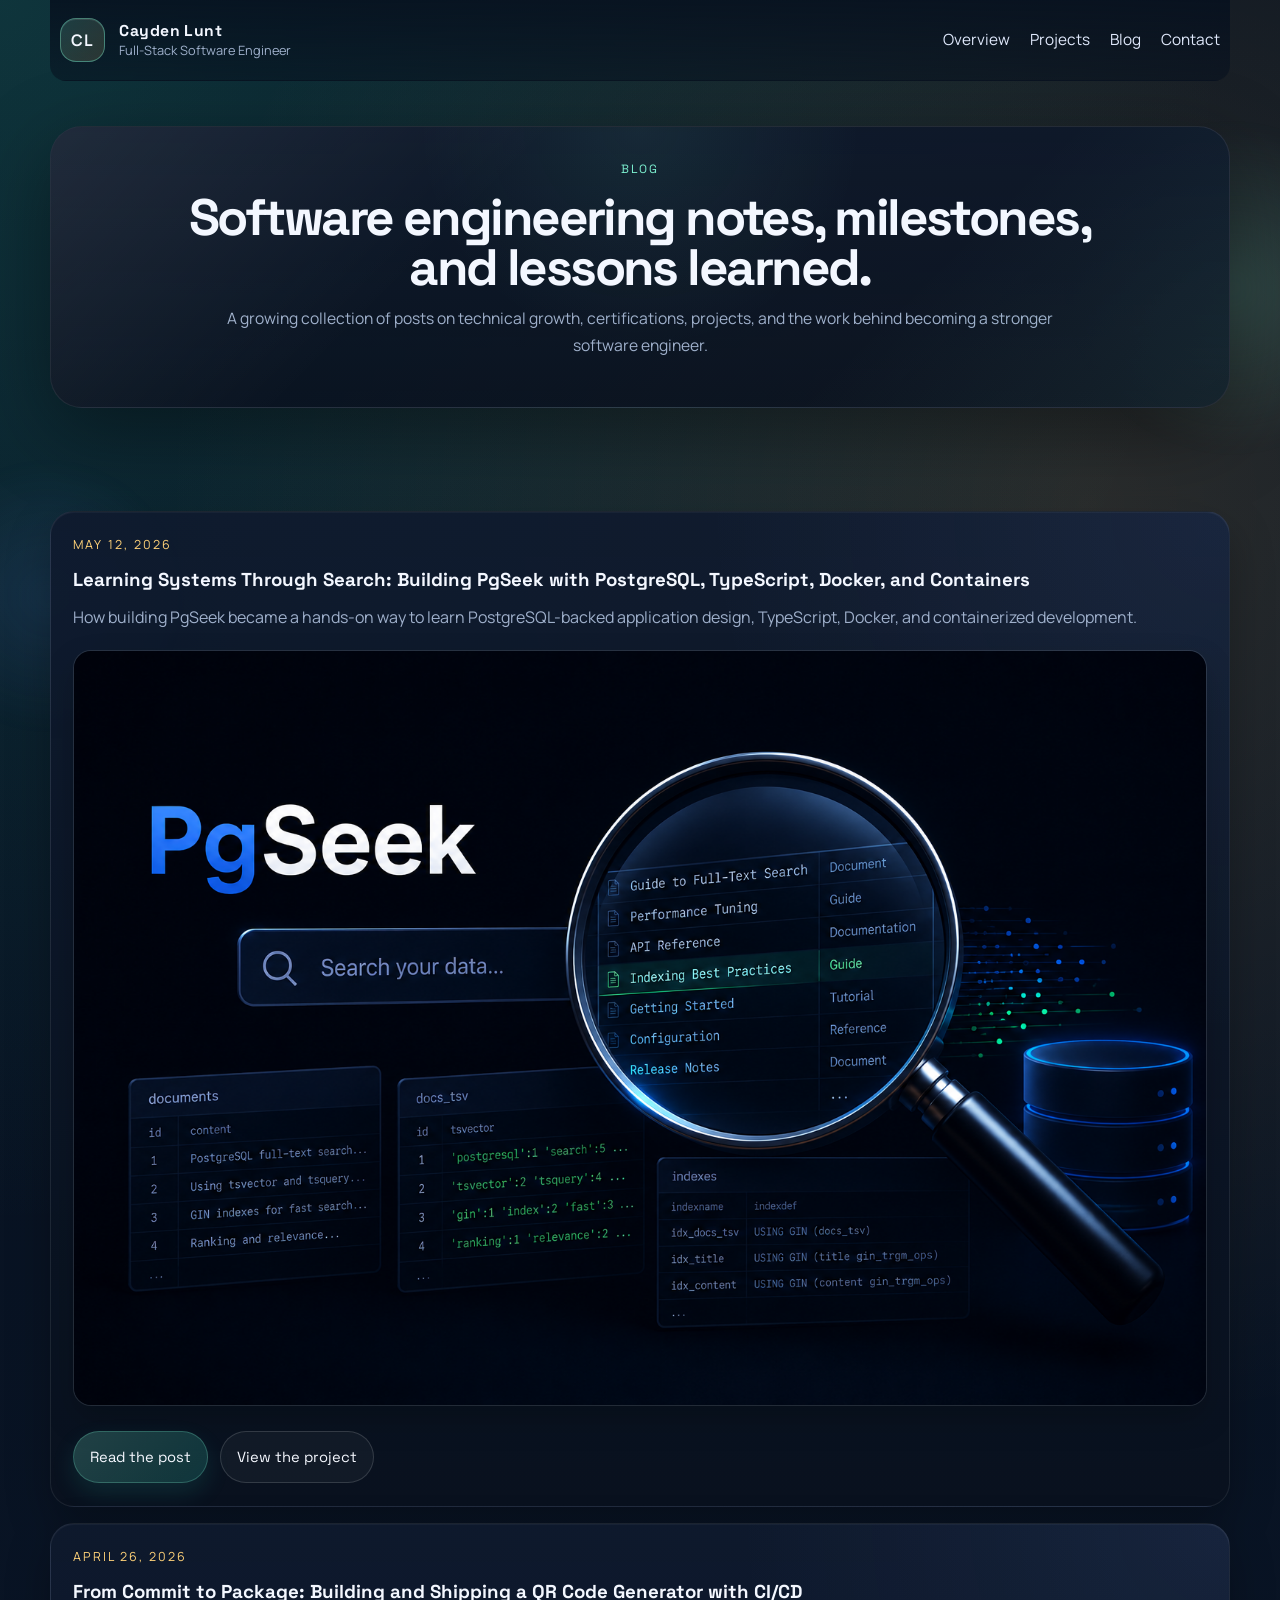
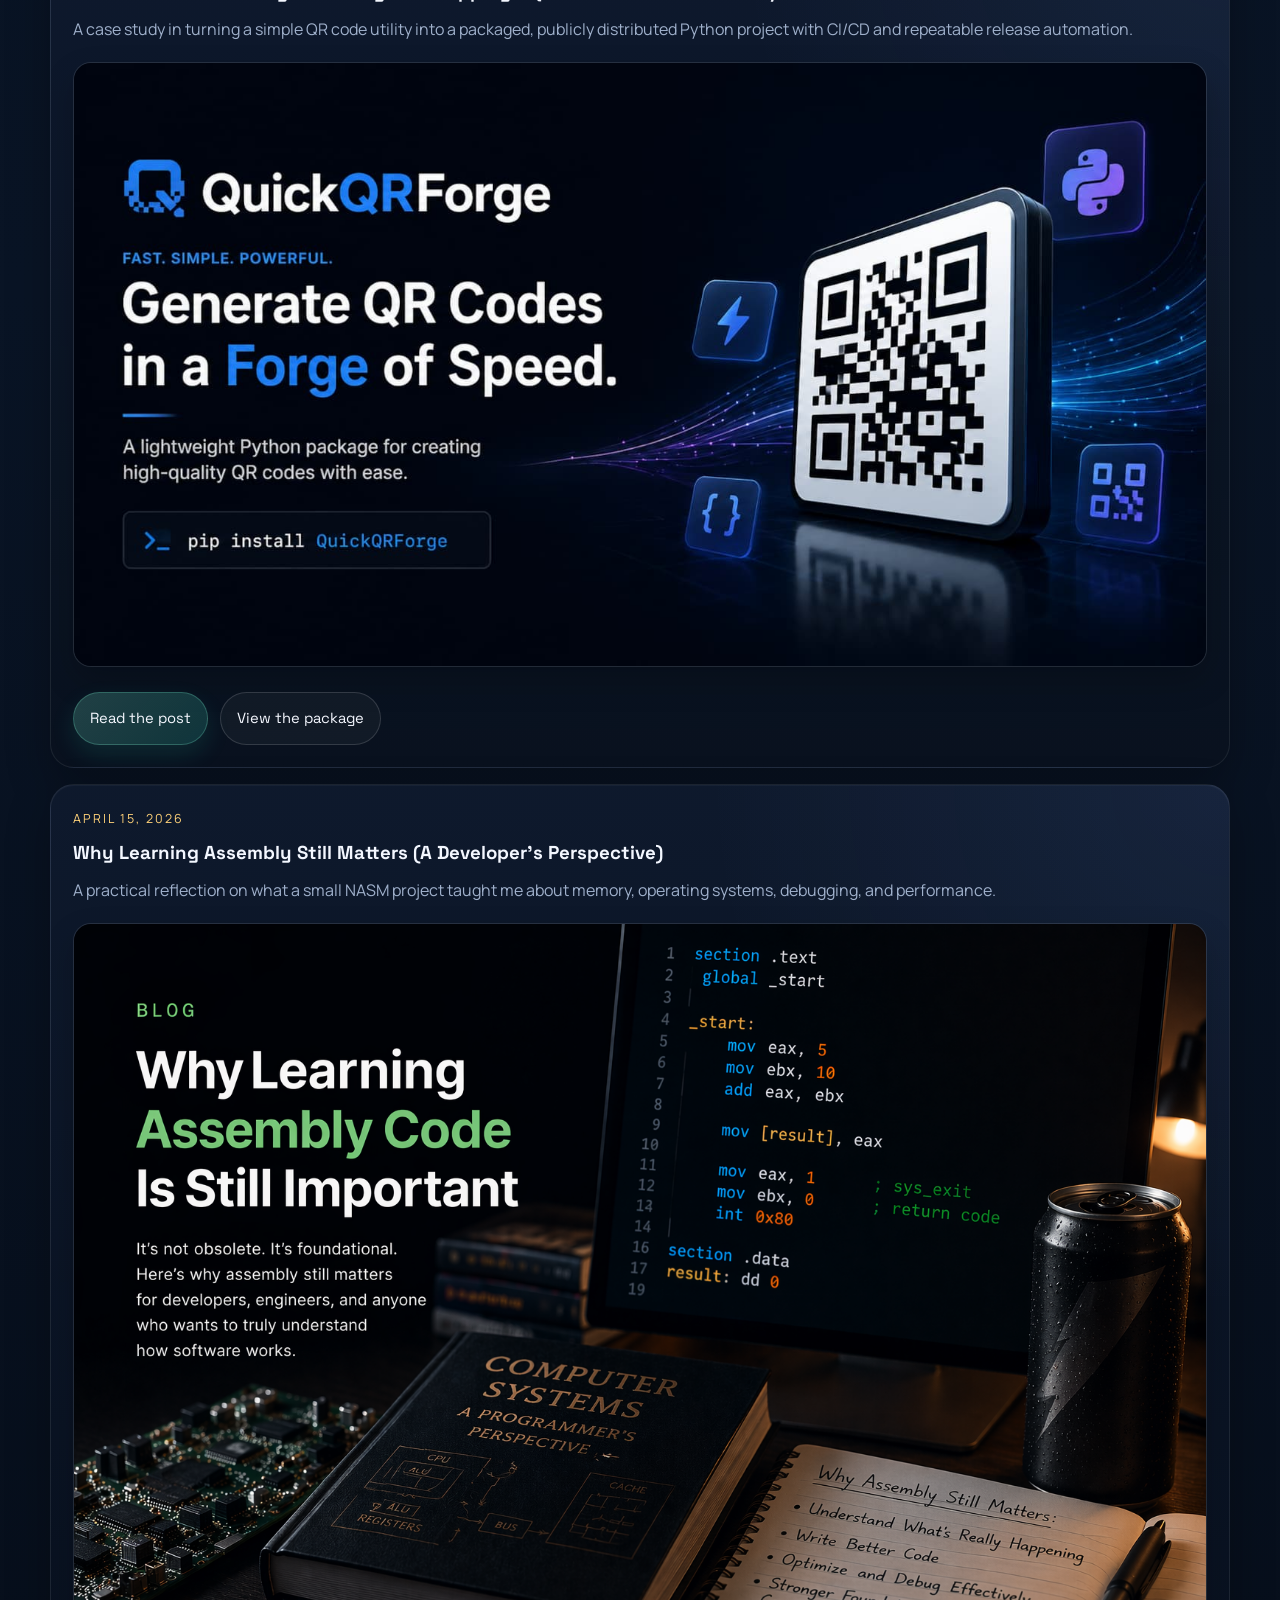
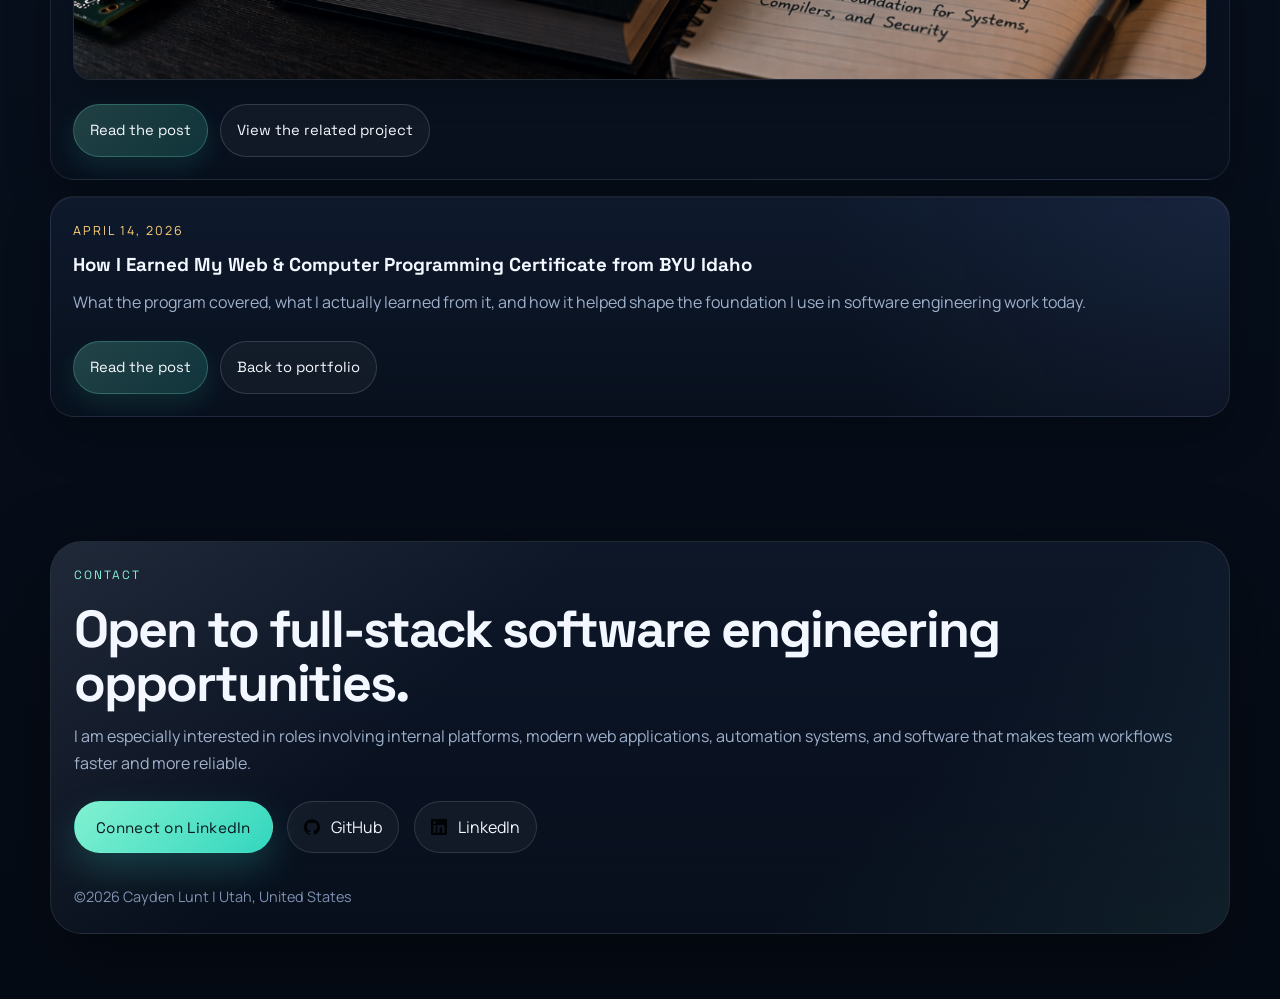
==== blog/index.html @ 4141f3a2 "Add PgSeek blog post to portfolio, feed, and sitemap" ====
<!doctype html>
<html lang="en">

<head>
  <meta charset="UTF-8" />
  <meta name="viewport" content="width=device-width, initial-scale=1.0" />
  <meta name="robots" content="index, follow, max-image-preview:large" />
  <meta name="author" content="Cayden Lunt" />
  <meta name="description"
    content="Blog posts from Cayden Lunt on software engineering growth, technical milestones, certifications, and project lessons learned." />
  <meta name="keywords"
    content="Cayden Lunt blog, software engineering blog, BYU Idaho web and computer programming, developer writing, engineering notes" />
  <meta name="theme-color" content="#07111f" />
  <meta property="og:locale" content="en_US" />
  <meta property="og:type" content="website" />
  <meta property="og:title" content="Cayden Lunt Blog | Software Engineering Notes" />
  <meta property="og:description"
    content="Writing from Cayden Lunt on software engineering, certifications, technical growth, and practical product work." />
  <meta property="og:url" content="https://www.caydenlunt.com/blog/" />
  <meta property="og:site_name" content="Cayden Lunt Portfolio" />
  <meta property="fb:app_id" content="966242223397117" />
  <meta property="og:image" content="https://www.caydenlunt.com/images/og-card.svg" />
  <meta property="og:image:type" content="image/svg+xml" />
  <meta property="og:image:width" content="1200" />
  <meta property="og:image:height" content="630" />
  <meta property="og:image:alt" content="Cayden Lunt software engineer portfolio card" />
  <meta name="twitter:card" content="summary_large_image" />
  <meta name="twitter:title" content="Cayden Lunt Blog | Software Engineering Notes" />
  <meta name="twitter:description"
    content="Software engineering notes from Cayden Lunt on growth, certifications, and practical engineering work." />
  <meta name="twitter:image" content="https://www.caydenlunt.com/images/og-card.svg" />
  <title>Cayden Lunt Blog | Software Engineering Notes</title>
  <link rel="canonical" href="https://www.caydenlunt.com/blog/" />
  <link rel="alternate" type="application/rss+xml" title="Cayden Lunt Blog RSS"
    href="https://www.caydenlunt.com/blog/feed.xml" />
  <link rel="manifest" href="../site.webmanifest" />
  <link rel="preconnect" href="https://fonts.googleapis.com" />
  <link rel="preconnect" href="https://fonts.gstatic.com" crossorigin />
  <link
    href="https://fonts.googleapis.com/css2?family=Manrope:wght@400;500;600;700;800&family=Space+Grotesk:wght@500;700&display=swap"
    rel="stylesheet" />
  <link rel="stylesheet" href="../styles/normalize.css" />
  <link rel="stylesheet" href="../styles/main.css" />
  <link rel="stylesheet" href="../styles/large.css" media="(min-width: 768px)" />
  <link rel="icon" href="../images/portfolio.ico" type="image/x-icon" />
  <script type="application/ld+json">
      {
        "@context": "https://schema.org",
        "@graph": [
          {
            "@type": "Blog",
            "@id": "https://www.caydenlunt.com/blog/#blog",
            "url": "https://www.caydenlunt.com/blog/",
            "name": "Cayden Lunt Blog",
            "description": "Writing on software engineering growth, technical milestones, and project lessons learned.",
            "publisher": {
              "@type": "Person",
              "name": "Cayden Lunt",
              "url": "https://www.caydenlunt.com/"
            }
          }
        ]
      }
    </script>
</head>

<body class="is-loading">
  <div id="loader" aria-hidden="true">
    <div class="loader-mark">CL</div>
    <div class="loader-line"></div>
    <p>Loading writing...</p>
  </div>

  <header class="site-header">
    <a class="brand" href="../index.html" aria-label="Back to portfolio">
      <span class="brand-mark">CL</span>
      <span class="brand-copy">
        <strong>Cayden Lunt</strong>
        <span>Full-Stack Software Engineer</span>
      </span>
    </a>

    <nav class="site-nav" aria-label="Primary">
      <a href="../index.html#top">Overview</a>
      <a href="../index.html#work">Projects</a>
      <a href="./">Blog</a>
      <a href="../index.html#contact">Contact</a>
    </nav>
  </header>

  <main class="page-shell">
    <section class="hero section portfolio-overview">
      <article class="hero-copy" data-reveal>
        <p class="eyebrow">Blog</p>
        <h1>Software engineering notes, milestones, and lessons learned.</h1>
        <p class="hero-text">
          A growing collection of posts on technical growth, certifications, projects, and the work behind becoming a
          stronger software engineer.
        </p>
      </article>
    </section>

    <section class="section">
      <div class="blog-list">
        <article class="blog-list-card" data-reveal>
          <p class="card-kicker">May 12, 2026</p>
          <h3>Learning Systems Through Search: Building PgSeek with PostgreSQL, TypeScript, Docker, and Containers</h3>
          <p>
            How building PgSeek became a hands-on way to learn PostgreSQL-backed application design, TypeScript,
            Docker, and containerized development.
          </p>
          <div class="blog-card-image">
            <img src="../images/PgSearchHero.png"
              alt="PgSeek blog preview image for the PostgreSQL and containerized development post" />
          </div>
          <p class="project-links">
            <a class="project-link-button project-link-button-accent"
              href="learning-search-systems-with-pgsearch.html">Read the post</a>
            <a class="project-link-button" href="https://github.com/Hibob555556/PgSeek" target="_blank"
              rel="noopener">View the project</a>
          </p>
        </article>

        <article class="blog-list-card" data-reveal>
          <p class="card-kicker">April 26, 2026</p>
          <h3>From Commit to Package: Building and Shipping a QR Code Generator with CI/CD</h3>
          <p>
            A case study in turning a simple QR code utility into a packaged, publicly distributed Python project with
            CI/CD and repeatable release automation.
          </p>
          <div class="blog-card-image">
            <img src="../images/blog/quick_qr_forge_hero.jpg"
              alt="QuickQRForge hero image for the CI/CD and Python packaging blog post" />
          </div>
          <p class="project-links">
            <a class="project-link-button project-link-button-accent"
              href="from-commit-to-package-building-and-shipping-a-qr-code-generator-with-ci-cd.html">Read the post</a>
            <a class="project-link-button" href="https://pypi.org/project/QuickQRForge/" target="_blank"
              rel="noopener">View the package</a>
          </p>
        </article>

        <article class="blog-list-card" data-reveal>
          <p class="card-kicker">April 15, 2026</p>
          <h3>Why Learning Assembly Still Matters (A Developer's Perspective)</h3>
          <p>
            A practical reflection on what a small NASM project taught me about memory, operating systems, debugging,
            and performance.
          </p>
          <div class="blog-card-image">
            <img src="../images/blog/hero.png"
              alt="Abstract low-level programming themed image for the Why Learning Assembly Still Matters post" />
          </div>
          <p class="project-links">
            <a class="project-link-button project-link-button-accent"
              href="why-learning-assembly-still-matters.html">Read the post</a>
            <a class="project-link-button" href="../projects/hello-assembly.html">View the related project</a>
          </p>
        </article>

        <article class="blog-list-card" data-reveal>
          <p class="card-kicker">April 14, 2026</p>
          <h3>How I Earned My Web &amp; Computer Programming Certificate from BYU Idaho</h3>
          <p>
            What the program covered, what I actually learned from it, and how it helped shape the foundation I use in
            software engineering work today.
          </p>
          <p class="project-links">
            <a class="project-link-button project-link-button-accent"
              href="byu-idaho-web-computer-programming-certification.html">Read the post</a>
            <a class="project-link-button" href="../index.html">Back to portfolio</a>
          </p>
        </article>
      </div>
    </section>
  </main>

  <footer class="page-shell">
    <section class="site-footer" data-reveal>
      <p class="eyebrow">Contact</p>
      <div class="footer-copy">
        <h2>Open to full-stack software engineering opportunities.</h2>
        <p>
          I am especially interested in roles involving internal platforms, modern web applications, automation
          systems, and software that makes team workflows faster and more reliable.
        </p>
      </div>

      <div class="footer-actions">
        <a class="button button-primary" href="https://www.linkedin.com/in/cayden-lunt-test-engineer" target="_blank"
          rel="me noopener">
          Connect on LinkedIn
        </a>
        <div class="social-links">
          <a href="https://github.com/Hibob555556" target="_blank" rel="me noopener">
            <img src="../images/github.svg" alt="GitHub" />
            GitHub
          </a>
          <a href="https://www.linkedin.com/in/cayden-lunt-test-engineer" target="_blank" rel="me noopener">
            <img src="../images/linkedin.svg" alt="LinkedIn" />
            LinkedIn
          </a>
        </div>
      </div>

      <p class="footer-note">
        &copy;<span id="year">2026</span> Cayden Lunt | Utah, United States
      </p>
    </section>
  </footer>

  <script src="../scripts/main.js"></script>
</body>

</html>
---- styles/main.css ----
:root {
    --bg: #07111f;
    --bg-alt: #0c1728;
    --surface: rgba(10, 19, 34, 0.76);
    --surface-strong: rgba(12, 22, 40, 0.92);
    --surface-soft: rgba(255, 255, 255, 0.06);
    --text: #f3f7ff;
    --muted: #9fb0cb;
    --line: rgba(255, 255, 255, 0.1);
    --accent: #7cf0cf;
    --accent-strong: #32d7be;
    --accent-warm: #ffd279;
    --accent-cool: #81a8ff;
    --shadow: 0 24px 80px rgba(0, 0, 0, 0.38);
    --radius-xl: 32px;
    --radius-lg: 24px;
    --radius-md: 18px;
    --content-width: min(1180px, calc(100vw - 2rem));
}

*,
*::before,
*::after {
    box-sizing: border-box;
}

html {
    scroll-behavior: smooth;
}

body {
    margin: 0;
    font-family: "Manrope", sans-serif;
    color: var(--text);
    background:
        radial-gradient(circle at top left, rgba(50, 215, 190, 0.18), transparent 28%),
        radial-gradient(circle at 85% 12%, rgba(255, 210, 121, 0.14), transparent 24%),
        linear-gradient(180deg, #07111f 0%, #091425 45%, #050b15 100%);
    min-height: 100vh;
    overflow-x: hidden;
}

body::before,
body::after {
    content: "";
    position: fixed;
    inset: auto;
    pointer-events: none;
    z-index: -1;
}

body::before {
    top: 7rem;
    right: -8rem;
    width: 22rem;
    height: 22rem;
    border-radius: 50%;
    background: radial-gradient(circle, rgba(124, 240, 207, 0.18), transparent 65%);
    filter: blur(10px);
}

body::after {
    left: -6rem;
    bottom: 10rem;
    width: 18rem;
    height: 18rem;
    border-radius: 50%;
    background: radial-gradient(circle, rgba(100, 143, 255, 0.12), transparent 66%);
    filter: blur(8px);
}

body.is-loading {
    overflow: hidden;
}

a {
    color: inherit;
    text-decoration: none;
}

img {
    display: block;
    max-width: 100%;
}

p,
li {
    color: var(--muted);
    line-height: 1.7;
}

h1,
h2,
h3,
strong,
.brand strong,
.button,
.eyebrow {
    font-family: "Space Grotesk", sans-serif;
}

h1,
h2,
h3,
p,
ul {
    margin-top: 0;
}

.page-shell {
    width: var(--content-width);
    margin: 45px auto;
    padding-bottom: 1.25rem;
}

#loader {
    position: fixed;
    inset: 0;
    z-index: 999;
    display: grid;
    place-items: center;
    gap: 1rem;
    background:
        radial-gradient(circle at top, rgba(124, 240, 207, 0.18), transparent 30%),
        linear-gradient(180deg, rgba(7, 17, 31, 0.98), rgba(4, 10, 19, 0.98));
    transition: opacity 500ms ease, visibility 500ms ease;
}

#loader.is-hidden {
    opacity: 0;
    visibility: hidden;
}

.loader-mark {
    display: grid;
    place-items: center;
    width: 5rem;
    height: 5rem;
    border: 1px solid rgba(124, 240, 207, 0.35);
    border-radius: 1.5rem;
    background: linear-gradient(135deg, rgba(124, 240, 207, 0.18), rgba(129, 168, 255, 0.12));
    box-shadow:
        0 20px 60px rgba(0, 0, 0, 0.35),
        inset 0 1px 0 rgba(255, 255, 255, 0.08);
    font-family: "Space Grotesk", sans-serif;
    font-size: 1.25rem;
    font-weight: 700;
    letter-spacing: 0.12em;
    animation: loaderPulse 1.6s ease-in-out infinite;
}

.loader-line {
    width: min(18rem, 55vw);
    height: 0.3rem;
    border-radius: 999px;
    background: rgba(255, 255, 255, 0.08);
    overflow: hidden;
}

.loader-line::after {
    content: "";
    display: block;
    width: 35%;
    height: 100%;
    border-radius: inherit;
    background: linear-gradient(90deg, var(--accent), var(--accent-warm));
    animation: loaderSweep 1.35s ease-in-out infinite;
}

#loader p {
    margin: 0;
    color: #d7e4fb;
    letter-spacing: 0.08em;
    text-transform: uppercase;
    font-size: 0.76rem;
}

.section {
    padding: 2.75rem 0;
    margin: 15px 0;
}

#work {
    position: relative;
    margin-top: 1.25rem;
    padding: 2.25rem 1.4rem 2.6rem;
    border: 1px solid rgba(124, 240, 207, 0.22);
    border-radius: calc(var(--radius-xl) + 8px);
    background:
        radial-gradient(circle at top, rgba(124, 240, 207, 0.14), transparent 36%),
        linear-gradient(180deg, rgba(10, 19, 34, 0.42), rgba(8, 16, 29, 0.1));
    box-shadow:
        0 0 0 1px rgba(255, 255, 255, 0.03),
        0 36px 110px rgba(0, 0, 0, 0.3);
}

#work::before {
    content: "Featured Projects";
    position: absolute;
    top: -0.95rem;
    left: 1.4rem;
    padding: 0.45rem 0.85rem;
    border: 1px solid rgba(124, 240, 207, 0.22);
    border-radius: 999px;
    background: rgba(5, 11, 21, 0.96);
    color: var(--accent);
    font-family: "Space Grotesk", sans-serif;
    font-size: 0.74rem;
    letter-spacing: 0.16em;
    text-transform: uppercase;
    box-shadow: 0 10px 26px rgba(0, 0, 0, 0.24);
}

.site-header {
    position: sticky;
    top: 0;
    z-index: 20;
    display: flex;
    align-items: center;
    justify-content: space-between;
    gap: 1rem;
    width: var(--content-width);
    margin: 0 auto;
    padding: 1.1rem 0;
    backdrop-filter: blur(18px);
    background: linear-gradient(180deg, rgba(7, 17, 31, 0.88), rgba(7, 17, 31, 0.55));
    transition: padding 220ms ease, background 220ms ease, border-color 220ms ease;
    border-bottom: 1px solid transparent;
    border-bottom-left-radius: 16px;
    border-bottom-right-radius: 16px;
}

.site-header.is-scrolled {
    padding: 0.8rem 0;
    background: linear-gradient(180deg, rgba(7, 17, 31, 0.96), rgba(7, 17, 31, 0.72));
    border-bottom-color: rgba(255, 255, 255, 0.08);
}

.brand {
    display: inline-flex;
    align-items: center;
    gap: 0.9rem;
    margin: 0 10px;
}

.brand-mark {
    display: grid;
    place-items: center;
    width: 2.8rem;
    height: 2.8rem;
    border: 1px solid rgba(124, 240, 207, 0.4);
    border-radius: 1rem;
    background: linear-gradient(135deg, rgba(124, 240, 207, 0.18), rgba(255, 210, 121, 0.14));
    box-shadow: inset 0 1px 0 rgba(255, 255, 255, 0.1);
    color: var(--text);
    font-weight: 700;
    letter-spacing: 0.08em;
}

.brand-copy {
    display: flex;
    flex-direction: column;
}

.brand-copy strong {
    font-size: 0.98rem;
    letter-spacing: 0.03em;
}

.brand-copy span {
    color: var(--muted);
    font-size: 0.8rem;
}

.site-nav {
    display: flex;
    align-items: center;
    gap: 1.25rem;
    margin: 0 10px;
}

.site-nav a {
    position: relative;
    color: #dfe8fb;
    font-size: 0.96rem;
}

.site-nav a::after {
    content: "";
    position: absolute;
    left: 0;
    bottom: -0.35rem;
    width: 100%;
    height: 2px;
    border-radius: 999px;
    background: linear-gradient(90deg, var(--accent), transparent);
    transform: scaleX(0);
    transform-origin: left;
    transition: transform 180ms ease;
}

.site-nav a:hover::after,
.site-nav a:focus-visible::after {
    transform: scaleX(1);
}

.hero {
    display: grid;
    gap: 1rem;
    padding-top: 0;
}

.portfolio-overview {
    margin-top: 1.4rem;
}

.hero-copy,
.project-card,
.stack-panel,
.about-card,
.site-footer {
    position: relative;
    overflow: hidden;
    border: 1px solid var(--line);
    border-radius: var(--radius-xl);
    background: linear-gradient(180deg, rgba(14, 24, 42, 0.92), rgba(9, 16, 30, 0.8));
    box-shadow: var(--shadow);
    transition: transform 260ms ease, border-color 260ms ease, box-shadow 260ms ease;
}

.hero-copy,
.stack-panel,
.site-footer {
    padding: 1.45rem;
}

.hero-copy::before,
.project-card::before,
.stack-panel::before,
.about-card::before,
.site-footer::before {
    content: "";
    position: absolute;
    inset: 0;
    background: linear-gradient(135deg, rgba(255, 255, 255, 0.08), transparent 35%, transparent 70%, rgba(124, 240, 207, 0.07));
    pointer-events: none;
}

.hero-copy::after,
.project-card::after,
.stack-panel::after,
.about-card::after,
.site-footer::after {
    content: "";
    position: absolute;
    inset: -40%;
    background: radial-gradient(circle, rgba(129, 168, 255, 0.09), transparent 42%);
    opacity: 0;
    transform: translate3d(var(--glow-x, 0), var(--glow-y, 0), 0);
    transition: opacity 260ms ease;
    pointer-events: none;
}

.hero-copy:hover,
.project-card:hover,
.stack-panel:hover,
.about-card:hover,
.site-footer:hover {
    transform: translateY(-6px);
    border-color: rgba(124, 240, 207, 0.22);
    box-shadow: 0 30px 90px rgba(0, 0, 0, 0.42);
}

.hero-copy:hover::after,
.project-card:hover::after,
.stack-panel:hover::after,
.about-card:hover::after,
.site-footer:hover::after {
    opacity: 1;
}

.eyebrow {
    margin-bottom: 1rem;
    color: var(--accent);
    text-transform: uppercase;
    letter-spacing: 0.16em;
    font-size: 0.75rem;
}

.hero h1 {
    max-width: none;
    font-size: clamp(2rem, 5vw, 3.2rem);
    line-height: 0.98;
    letter-spacing: -0.05em;
    margin-bottom: 0.75rem;
}

.hero-text {
    max-width: 42rem;
    font-size: 0.98rem;
    margin-bottom: 1rem;
}

.hero-actions,
.footer-actions,
.social-links {
    display: flex;
    flex-wrap: wrap;
    gap: 0.9rem;
    align-items: center;
}

.button {
    display: inline-flex;
    align-items: center;
    justify-content: center;
    min-height: 3.25rem;
    padding: 0.85rem 1.3rem;
    border-radius: 999px;
    border: 1px solid transparent;
    font-size: 0.95rem;
    letter-spacing: 0.02em;
    transition: transform 180ms ease, border-color 180ms ease, background 180ms ease;
}

.button:hover,
.button:focus-visible {
    transform: translateY(-2px);
}

.button-primary {
    background: linear-gradient(135deg, var(--accent), var(--accent-strong));
    color: #041117;
    box-shadow: 0 16px 36px rgba(50, 215, 190, 0.22);
}

.button-secondary {
    border-color: rgba(255, 255, 255, 0.14);
    background: rgba(255, 255, 255, 0.04);
    color: var(--text);
}

.inline-button {
    margin-top: 1rem;
}

.hero-metrics,
.project-card ul {
    list-style: none;
    padding: 0;
    margin-bottom: 0;
}

.hero-metrics {
    display: grid;
    gap: 0.9rem;
    margin-top: 1rem;
}

.hero-copy {
    max-width: 64rem;
}

.portfolio-overview .hero-copy {
    max-width: none;
    padding: 2rem;
    background:
        radial-gradient(circle at top, rgba(124, 240, 207, 0.08), transparent 34%),
        linear-gradient(180deg, rgba(14, 24, 42, 0.94), rgba(9, 16, 30, 0.84));
}

.portfolio-overview .eyebrow,
.portfolio-overview h1,
.portfolio-overview .hero-text,
.portfolio-overview .hero-actions,
.portfolio-overview .hero-metrics {
    width: min(100%, 62rem);
    margin-left: auto;
    margin-right: auto;
}

.portfolio-overview .hero-text {
    max-width: 52rem;
    text-align: center;
}

.portfolio-overview .hero-actions {
    display: flex;
    justify-content: center;
}

.hero-metrics li {
    padding: 1rem 1.1rem;
    border: 1px solid rgba(255, 255, 255, 0.08);
    border-radius: var(--radius-md);
    background: rgba(255, 255, 255, 0.03);
}

.hero-metrics strong {
    display: block;
    margin-bottom: 0.35rem;
    color: var(--text);
    font-size: 1rem;
}

.portfolio-overview .hero-metrics {
    grid-template-columns: repeat(auto-fit, minmax(220px, 1fr));
    margin-top: 1.3rem;
    padding-top: 1.3rem;
    border-top: 1px solid rgba(255, 255, 255, 0.08);
}

.overview-notes {
    display: grid;
    gap: 1rem;
    width: min(100%, 62rem);
    margin: 1.35rem auto 0;
    padding-top: 1.35rem;
    border-top: 1px solid rgba(255, 255, 255, 0.08);
}

.overview-notes article {
    padding: 1.25rem 1.3rem;
    border-radius: var(--radius-lg);
    border: 1px solid rgba(255, 255, 255, 0.08);
    background:
        radial-gradient(circle at top right, rgba(129, 168, 255, 0.08), transparent 34%),
        rgba(255, 255, 255, 0.04);
}

.overview-notes h3 {
    margin-bottom: 0.7rem;
    font-size: 1.2rem;
}

.portfolio-overview h1 {
    text-align: center;
}

.portfolio-overview .eyebrow {
    text-align: center;
    margin-bottom: 0.85rem;
}

.card-kicker,
.project-type {
    color: var(--accent-warm);
    font-size: 0.78rem;
    text-transform: uppercase;
    letter-spacing: 0.16em;
}

.section-heading h2,
.site-footer h2 {
    font-size: clamp(2rem, 5vw, 3.25rem);
    line-height: 1.04;
    letter-spacing: -0.04em;
    margin-bottom: 0.8rem;
}

.project-grid,
.experience-list,
.value-grid,
.about-layout {
    display: grid;
    gap: 1rem;
}

.projects-spotlight {
    display: grid;
    gap: 1rem;
    margin-bottom: 1.7rem;
    padding: 1.55rem;
    border: 1px solid rgba(124, 240, 207, 0.34);
    border-radius: var(--radius-xl);
    background:
        radial-gradient(circle at top right, rgba(124, 240, 207, 0.22), transparent 32%),
        radial-gradient(circle at top left, rgba(255, 210, 121, 0.1), transparent 24%),
        linear-gradient(180deg, rgba(13, 24, 42, 0.99), rgba(8, 16, 29, 0.96));
    box-shadow: 0 30px 80px rgba(0, 0, 0, 0.34);
}

.projects-spotlight h2 {
    margin-bottom: 0.75rem;
    font-size: clamp(2.4rem, 6vw, 4rem);
    line-height: 0.96;
    letter-spacing: -0.05em;
}

.projects-spotlight-copy p:last-child {
    max-width: 44rem;
    margin-bottom: 0;
}

.projects-spotlight-stats {
    display: grid;
    gap: 0.85rem;
    grid-column-start: 3;
    grid-column-end: 4;
}

.projects-spotlight-stats div {
    padding: 1.15rem 1.1rem;
    border-radius: var(--radius-md);
    border: 1px solid rgba(255, 255, 255, 0.12);
    background: linear-gradient(180deg, rgba(255, 255, 255, 0.09), rgba(255, 255, 255, 0.04));
}

.projects-spotlight-stats strong {
    display: block;
    color: var(--text);
    font-family: "Space Grotesk", sans-serif;
    font-size: 2.15rem;
    line-height: 1;
    margin-bottom: 0.35rem;
}

.projects-spotlight-stats span {
    color: var(--muted);
}

.spotlight-card,
.project-card,
.experience-card,
.about-card,
.value-grid article {
    padding: 1.4rem;
    border-radius: var(--radius-lg);
    border: 1px solid rgba(255, 255, 255, 0.08);
    background: rgba(255, 255, 255, 0.04);
}

.experience-card {
    background:
        radial-gradient(circle at top right, rgba(124, 240, 207, 0.08), transparent 34%),
        linear-gradient(180deg, rgba(15, 26, 46, 0.92), rgba(9, 17, 30, 0.88));
    box-shadow:
        0 18px 44px rgba(0, 0, 0, 0.26),
        inset 0 1px 0 rgba(255, 255, 255, 0.04);
}

.experience-topline {
    display: flex;
    justify-content: space-between;
    gap: 1rem;
    align-items: flex-start;
    margin-bottom: 0.9rem;
}

.experience-topline h3 {
    margin-bottom: 0;
    font-size: 1.3rem;
}

.experience-dates {
    margin-bottom: 0;
    color: #dbe6fc;
    font-size: 0.92rem;
    white-space: nowrap;
}

.experience-summary {
    margin-bottom: 1rem;
}

.experience-card ul {
    list-style: none;
    padding: 0;
    margin: 0;
    display: grid;
    gap: 0.65rem;
}

.experience-card li {
    position: relative;
    padding-left: 1.1rem;
}

.experience-card li::before {
    content: "";
    position: absolute;
    left: 0;
    top: 0.7rem;
    width: 0.45rem;
    height: 0.45rem;
    border-radius: 50%;
    background: linear-gradient(135deg, var(--accent), var(--accent-warm));
}

.spotlight-card,
.value-grid article {
    transition: transform 220ms ease, border-color 220ms ease, background 220ms ease;
}

.spotlight-card:hover,
.value-grid article:hover {
    transform: translateY(-4px);
    border-color: rgba(255, 255, 255, 0.14);
    background: rgba(255, 255, 255, 0.06);
}

.spotlight-card h3,
.project-card h3,
.value-grid h3 {
    margin-bottom: 0.7rem;
    font-size: 1.25rem;
}

.section-heading {
    margin-bottom: 1.5rem;
}

.section-heading p {
    max-width: 46rem;
}

.blog-highlight-grid {
    display: grid;
    gap: 1rem;
}

.blog-highlight-card,
.blog-list-card,
.blog-article-shell,
.blog-article-body,
.project-article-shell,
.project-article-panel,
.code-showcase {
    position: relative;
    overflow: hidden;
    padding: 1.4rem;
    border-radius: var(--radius-lg);
    border: 1px solid rgba(255, 255, 255, 0.08);
    background:
        radial-gradient(circle at top right, rgba(129, 168, 255, 0.08), transparent 34%),
        linear-gradient(180deg, rgba(15, 26, 46, 0.92), rgba(9, 17, 30, 0.88));
    box-shadow:
        0 18px 44px rgba(0, 0, 0, 0.26),
        inset 0 1px 0 rgba(255, 255, 255, 0.04);
}

.blog-list {
    display: grid;
    gap: 1rem;
}

.blog-card-image {
    margin-top: 1.2rem;
    border-radius: var(--radius-md);
    overflow: hidden;
    border: 1px solid rgba(255, 255, 255, 0.08);
    background: rgba(255, 255, 255, 0.03);
    box-shadow: 0 14px 32px rgba(0, 0, 0, 0.18);
}

.blog-card-image img {
    width: 100%;
    height: auto;
    object-fit: contain;
}

.blog-list-card h3,
.blog-highlight-card h3,
.blog-article-shell h1,
.blog-article-body h2,
.project-article-shell h1,
.project-article-panel h2,
.code-showcase h2 {
    margin-bottom: 0.8rem;
}

.blog-meta {
    display: flex;
    flex-wrap: wrap;
    gap: 0.75rem 1rem;
    margin-bottom: 1rem;
    color: #dbe6fc;
    font-size: 0.92rem;
}

.blog-article-shell {
    max-width: 54rem;
    margin: 0 auto;
    padding: 2rem;
}

.blog-article-shell .eyebrow {
    margin-bottom: 0.85rem;
}

.blog-article-shell h1 {
    font-size: clamp(2.1rem, 5vw, 3.5rem);
    line-height: 1;
    letter-spacing: -0.05em;
}

.blog-article-shell .hero-text {
    max-width: 46rem;
    margin-bottom: 0;
}

.blog-article-layout {
    display: grid;
    gap: 1.2rem;
    margin-top: 1.5rem;
}

.project-article-shell {
    max-width: 72rem;
    margin: 0 auto;
    padding: 2rem;
}

.project-article-shell .eyebrow {
    margin-bottom: 0.85rem;
}

.project-article-shell h1 {
    font-size: clamp(2.1rem, 5vw, 3.5rem);
    line-height: 1;
    letter-spacing: -0.05em;
}

.project-article-layout {
    display: grid;
    gap: 1.2rem;
    margin-top: 1.5rem;
}

.project-article-panel p + p {
    margin-top: 1rem;
}

.project-facts {
    display: grid;
    gap: 0.85rem;
    margin-top: 1.1rem;
}

.project-facts article {
    padding: 1rem 1.05rem;
    border-radius: var(--radius-md);
    border: 1px solid rgba(255, 255, 255, 0.08);
    background: rgba(255, 255, 255, 0.04);
}

.project-facts h3,
.code-showcase-header h3 {
    margin-bottom: 0.45rem;
}

.project-stack {
    display: flex;
    flex-wrap: wrap;
    gap: 0.75rem;
    margin-top: 1.2rem;
}

.project-stack span {
    display: inline-flex;
    align-items: center;
    min-height: 2.45rem;
    padding: 0.6rem 0.9rem;
    border-radius: 999px;
    border: 1px solid rgba(255, 255, 255, 0.08);
    background: rgba(255, 255, 255, 0.04);
    color: var(--text);
    font-size: 0.92rem;
}

.code-showcase {
    padding: 1.5rem;
}

.code-showcase-header {
    margin-bottom: 1rem;
}

.code-showcase-header p:last-child {
    margin-bottom: 0;
}

.code-block {
    margin: 1rem 0 0;
    overflow: hidden;
    border: 1px solid rgba(124, 240, 207, 0.18);
    border-radius: var(--radius-lg);
    background:
        linear-gradient(180deg, rgba(7, 17, 31, 0.98), rgba(6, 12, 22, 0.96));
    box-shadow:
        inset 0 1px 0 rgba(255, 255, 255, 0.03),
        0 18px 40px rgba(0, 0, 0, 0.24);
}

.code-block-label {
    display: flex;
    align-items: center;
    justify-content: space-between;
    gap: 1rem;
    padding: 0.9rem 1rem;
    border-bottom: 1px solid rgba(255, 255, 255, 0.08);
    background: rgba(255, 255, 255, 0.03);
    color: #dfe8fb;
    font-family: "Space Grotesk", sans-serif;
    font-size: 0.88rem;
    letter-spacing: 0.04em;
}

.code-block-label span:last-child {
    color: var(--muted);
    font-size: 0.8rem;
    letter-spacing: 0.08em;
    text-transform: uppercase;
}

.code-block pre {
    margin: 0;
    padding: 1.1rem 1rem 1.2rem;
    overflow-x: auto;
}

.code-block code {
    display: block;
    color: #e9f4ff;
    font-family: "Consolas", "SFMono-Regular", "Liberation Mono", monospace;
    font-size: 0.92rem;
    line-height: 1.45;
    white-space: pre;
}

.code-block code.has-line-numbers {
    counter-reset: code-line;
    white-space: normal;
}

.code-line {
    display: grid;
    grid-template-columns: 3rem minmax(0, 1fr);
    gap: 1rem;
    white-space: pre;
}

.code-line::before {
    counter-increment: code-line;
    content: counter(code-line);
    color: rgba(159, 176, 203, 0.72);
    text-align: right;
    user-select: none;
}

.output-block {
    margin-top: 1rem;
    overflow: hidden;
    border: 1px solid rgba(255, 210, 121, 0.18);
    border-radius: var(--radius-lg);
    background:
        linear-gradient(180deg, rgba(9, 16, 30, 0.98), rgba(6, 12, 22, 0.96));
    box-shadow:
        inset 0 1px 0 rgba(255, 255, 255, 0.03),
        0 18px 40px rgba(0, 0, 0, 0.22);
}

.output-block .code-block-label {
    border-bottom-color: rgba(255, 255, 255, 0.06);
}

.output-block pre {
    margin: 0;
    padding: 1rem;
    overflow-x: auto;
}

.output-block code {
    color: #fff1cc;
    font-family: "Consolas", "SFMono-Regular", "Liberation Mono", monospace;
    font-size: 0.95rem;
    line-height: 1.65;
    white-space: pre;
}

.code-notes {
    display: grid;
    gap: 0.8rem;
    margin-top: 1rem;
}

.code-notes article {
    padding: 1rem 1.05rem;
    border-left: 3px solid rgba(124, 240, 207, 0.45);
    border-radius: 0 1rem 1rem 0;
    background: rgba(255, 255, 255, 0.04);
}

.code-notes h3 {
    margin-bottom: 0.45rem;
    font-size: 1rem;
}

.callout-list {
    list-style: none;
    padding: 0;
    margin: 1rem 0 0;
    display: grid;
    gap: 0.75rem;
}

.callout-list li {
    position: relative;
    padding-left: 1.1rem;
}

.callout-list li::before {
    content: "";
    position: absolute;
    left: 0;
    top: 0.75rem;
    width: 0.45rem;
    height: 0.45rem;
    border-radius: 50%;
    background: linear-gradient(135deg, var(--accent), var(--accent-warm));
}

.blog-article-body p + p {
    margin-top: 1rem;
}

.blog-article-body ul {
    margin: 1rem 0 0;
    padding-left: 1.2rem;
}

.blog-article-body li + li {
    margin-top: 0.55rem;
}

.blog-breadcrumbs {
    display: inline-flex;
    align-items: center;
    gap: 0.5rem;
    margin-bottom: 1rem;
    color: var(--muted);
    font-size: 0.92rem;
}

.blog-breadcrumbs a {
    color: #dfe8fb;
}

.certification-panel {
    display: grid;
    gap: 1.5rem;
    grid-template-columns: minmax(0, 1.25fr) minmax(0, 0.85fr);
    align-items: start;
    padding-top: 2rem;
    border-top: 1px solid rgba(255, 255, 255, 0.08);
    position: relative;
}

.certification-panel::before {
    content: "";
    position: absolute;
    top: -1px;
    left: 0;
    width: min(10rem, 28%);
    height: 1px;
    background: linear-gradient(90deg, rgba(124, 240, 207, 0.7), rgba(255, 210, 121, 0));
}

.certification-panel + .certification-panel {
    margin-top: 2rem;
}

.certification-copy ul {
    list-style: none;
    padding: 0;
    margin: 1.3rem 0 0;
    display: grid;
    gap: 0.75rem;
}

.certification-copy li {
    position: relative;
    padding-left: 1.1rem;
    color: var(--muted);
}

.certification-copy li::before {
    content: "";
    position: absolute;
    left: 0;
    top: 0.8rem;
    width: 0.45rem;
    height: 0.45rem;
    border-radius: 50%;
    background: linear-gradient(135deg, var(--accent), var(--accent-warm));
}

.certification-image-card {
    padding: 1.35rem;
    border-radius: var(--radius-lg);
    border: 1px solid rgba(255, 255, 255, 0.08);
    background: rgba(255, 255, 255, 0.04);
    box-shadow: 0 22px 60px rgba(0, 0, 0, 0.22);
}

.certification-image-card img {
    width: 100%;
    height: auto;
    border-radius: 1rem;
    object-fit: cover;
}

@media (max-width: 767px) {
    .certification-panel {
        grid-template-columns: 1fr;
    }
}

.project-card ul {
    display: grid;
    gap: 0.65rem;
    margin-top: 1.3rem;
}

.project-links {
    margin: 1.4rem 0 0;
    color: #dce6fb;
}

.project-links a {
    color: #f5f8ff;
    transition: color 180ms ease;
}

.project-links a:hover,
.project-links a:focus-visible {
    color: var(--accent);
}

.project-grid-prominent .project-card {
    min-height: 100%;
    padding: 1.7rem;
    background:
        radial-gradient(circle at top right, rgba(129, 168, 255, 0.16), transparent 34%),
        radial-gradient(circle at top left, rgba(124, 240, 207, 0.08), transparent 22%),
        linear-gradient(180deg, rgba(20, 33, 58, 0.96), rgba(10, 18, 33, 0.92));
    border-color: rgba(124, 240, 207, 0.18);
    box-shadow:
        0 28px 64px rgba(0, 0, 0, 0.34),
        inset 0 1px 0 rgba(255, 255, 255, 0.05);
}

.project-grid-prominent .project-card h3 {
    font-size: 1.6rem;
    line-height: 1.05;
    letter-spacing: -0.03em;
    color: #fbfdff;
}

.project-grid-prominent {
    position: relative;
    gap: 1.2rem;
}

.project-grid-prominent::before {
    content: "";
    position: absolute;
    inset: -0.4rem;
    z-index: -1;
    border-radius: calc(var(--radius-xl) + 8px);
    background:
        linear-gradient(180deg, rgba(255, 255, 255, 0.03), transparent 24%),
        radial-gradient(circle at top, rgba(124, 240, 207, 0.08), transparent 46%);
}

.project-card li {
    position: relative;
    padding-left: 1.1rem;
}

.project-card li::before {
    content: "";
    position: absolute;
    left: 0;
    top: 0.7rem;
    width: 0.45rem;
    height: 0.45rem;
    border-radius: 50%;
    background: linear-gradient(135deg, var(--accent), var(--accent-warm));
}

.project-type {
    display: inline-flex;
    align-items: center;
    min-height: 2rem;
    padding: 0.4rem 0.7rem;
    margin-bottom: 1rem;
    border: 1px solid rgba(255, 255, 255, 0.1);
    border-radius: 999px;
    background: rgba(255, 255, 255, 0.05);
}

.project-links {
    display: flex;
    flex-wrap: wrap;
    gap: 0.75rem;
    margin: 1.55rem 0 0;
}

.project-link-button {
    display: inline-flex;
    align-items: center;
    justify-content: center;
    min-height: 2.9rem;
    padding: 0.8rem 1rem;
    border-radius: 999px;
    border: 1px solid rgba(255, 255, 255, 0.14);
    background: rgba(255, 255, 255, 0.04);
    color: #f5f8ff;
    font-family: "Space Grotesk", sans-serif;
    font-size: 0.92rem;
    transition: transform 180ms ease, border-color 180ms ease, background 180ms ease, color 180ms ease;
}

.project-link-button:hover,
.project-link-button:focus-visible {
    transform: translateY(-2px);
    border-color: rgba(124, 240, 207, 0.34);
    color: #ffffff;
}

.project-link-button-accent {
    background: linear-gradient(135deg, rgba(124, 240, 207, 0.22), rgba(50, 215, 190, 0.18));
    border-color: rgba(124, 240, 207, 0.24);
    color: #dffbf3;
    box-shadow: 0 10px 24px rgba(50, 215, 190, 0.12);
}

.project-link-button-accent:hover,
.project-link-button-accent:focus-visible {
    background: linear-gradient(135deg, rgba(124, 240, 207, 0.3), rgba(50, 215, 190, 0.24));
    border-color: rgba(124, 240, 207, 0.34);
    color: #f4fffc;
}

.chip-group {
    display: flex;
    flex-wrap: wrap;
    gap: 0.75rem;
    margin-bottom: 1.4rem;
}

.chip-group span {
    display: inline-flex;
    align-items: center;
    min-height: 2.6rem;
    padding: 0.65rem 0.95rem;
    border-radius: 999px;
    border: 1px solid rgba(255, 255, 255, 0.08);
    background: rgba(255, 255, 255, 0.04);
    color: var(--text);
    font-size: 0.94rem;
}

.footer-copy {
    margin-bottom: 1.5rem;
}

.social-links a {
    display: inline-flex;
    align-items: center;
    gap: 0.7rem;
    min-height: 3.25rem;
    padding: 0.85rem 1rem;
    border-radius: 999px;
    border: 1px solid rgba(255, 255, 255, 0.12);
    background: rgba(255, 255, 255, 0.04);
}

.social-links img {
    width: 1rem;
    height: 1rem;
    opacity: 0.9;
}

.footer-note {
    margin-top: 2rem;
    margin-bottom: 0;
    color: #7f92b1;
    font-size: 0.9rem;
}

[data-reveal] {
    opacity: 0;
    transform: translateY(24px);
    transition: opacity 700ms ease, transform 700ms ease;
}

[data-reveal].is-visible {
    opacity: 1;
    transform: translateY(0);
}

@keyframes loaderPulse {

    0%,
    100% {
        transform: scale(1);
    }

    50% {
        transform: scale(1.06);
    }
}

@keyframes loaderSweep {
    0% {
        transform: translateX(-120%);
    }

    100% {
        transform: translateX(310%);
    }
}

@media (prefers-reduced-motion: reduce) {
    html {
        scroll-behavior: auto;
    }

    *,
    *::before,
    *::after {
        animation-duration: 0.01ms !important;
        animation-iteration-count: 1 !important;
        transition-duration: 0.01ms !important;
        scroll-behavior: auto !important;
    }
}

@media (max-width: 767px) {

    .page-shell,
    .site-header {
        width: min(100vw - 1.2rem, 100%);
    }

    .site-header {
        flex-direction: column;
        align-items: flex-start;
        padding: 0.9rem 0;
    }

    .site-nav {
        flex-wrap: wrap;
        gap: 0.85rem 1.1rem;
    }

    .hero {
        padding-top: 0;
    }

    .hero h1,
    .section-heading h2,
    .site-footer h2 {
        max-width: none;
    }

    .hero-copy,
    .stack-panel,
    .site-footer {
        padding: 1.4rem;
        border-radius: 26px;
    }

    .experience-topline {
        flex-direction: column;
    }

    .experience-dates {
        white-space: normal;
    }

    .portfolio-overview .hero-copy {
        padding: 1.4rem;
    }

    .projects-spotlight {
        padding: 1.2rem;
        border-radius: 26px;
    }

    .projects-spotlight h2 {
        font-size: clamp(2rem, 11vw, 2.9rem);
        line-height: 0.98;
    }

    .projects-spotlight-copy p:last-child {
        max-width: none;
    }

    .projects-spotlight-stats {
        grid-column: auto;
        grid-template-columns: repeat(3, minmax(0, 1fr));
        gap: 0.75rem;
    }

    .projects-spotlight-stats div {
        min-width: 0;
        padding: 1rem 0.9rem;
    }

    .projects-spotlight-stats strong {
        font-size: 1.9rem;
    }

    .projects-spotlight-stats span {
        display: block;
        font-size: 0.95rem;
        line-height: 1.2;
        text-wrap: balance;
    }

    #work {
        padding: 1.5rem 0.9rem 1.9rem;
        border-radius: 30px;
    }

    .project-grid-prominent {
        gap: 1rem;
    }

    #work::before {
        left: 1rem;
    }

    .section {
        padding: 1.9rem 0;
    }

    .project-article-shell,
    .code-showcase {
        padding: 1.4rem;
        border-radius: 26px;
    }

    .code-block-label {
        flex-direction: column;
        align-items: flex-start;
    }
}

@media (max-width: 420px) {
    .projects-spotlight-stats {
        grid-template-columns: 1fr;
    }
}
---- styles/large.css ----
@media (min-width: 768px) {
    .projects-spotlight {
        grid-template-columns: minmax(0, 1.25fr) repeat(2, minmax(0, 0.8fr));
        align-items: start;
    }

    .overview-notes {
        grid-template-columns: repeat(2, minmax(0, 1fr));
    }

    .project-grid {
        grid-template-columns: repeat(2, minmax(0, 1fr));
    }

    .project-facts,
    .code-notes {
        grid-template-columns: repeat(2, minmax(0, 1fr));
    }

    .experience-list {
        grid-template-columns: repeat(2, minmax(0, 1fr));
    }

    .about-layout {
        grid-template-columns: repeat(2, minmax(0, 1fr));
    }

    .value-grid {
        grid-template-columns: repeat(3, minmax(0, 1fr));
    }
}

@media (min-width: 1080px) {
    .section-grid {
        display: grid;
        grid-template-columns: minmax(280px, 0.7fr) minmax(0, 1.3fr);
        gap: 1.4rem;
        align-items: start;
    }

    .project-grid-prominent {
        grid-template-columns: repeat(2, minmax(0, 1fr));
    }

    .overview-notes {
        grid-template-columns: repeat(3, minmax(0, 1fr));
    }

    .section-grid .section-heading,
    .split-section .section-heading {
        margin-bottom: 0;
        position: sticky;
        top: 6.2rem;
    }

    .section-heading.narrow {
        max-width: 36rem;
    }

    .split-section {
        display: grid;
        grid-template-columns: minmax(280px, 0.78fr) minmax(0, 1.22fr);
        gap: 1.4rem;
        align-items: start;
    }

    .project-article-layout {
        grid-template-columns: minmax(0, 0.88fr) minmax(0, 1.12fr);
        align-items: start;
    }
}
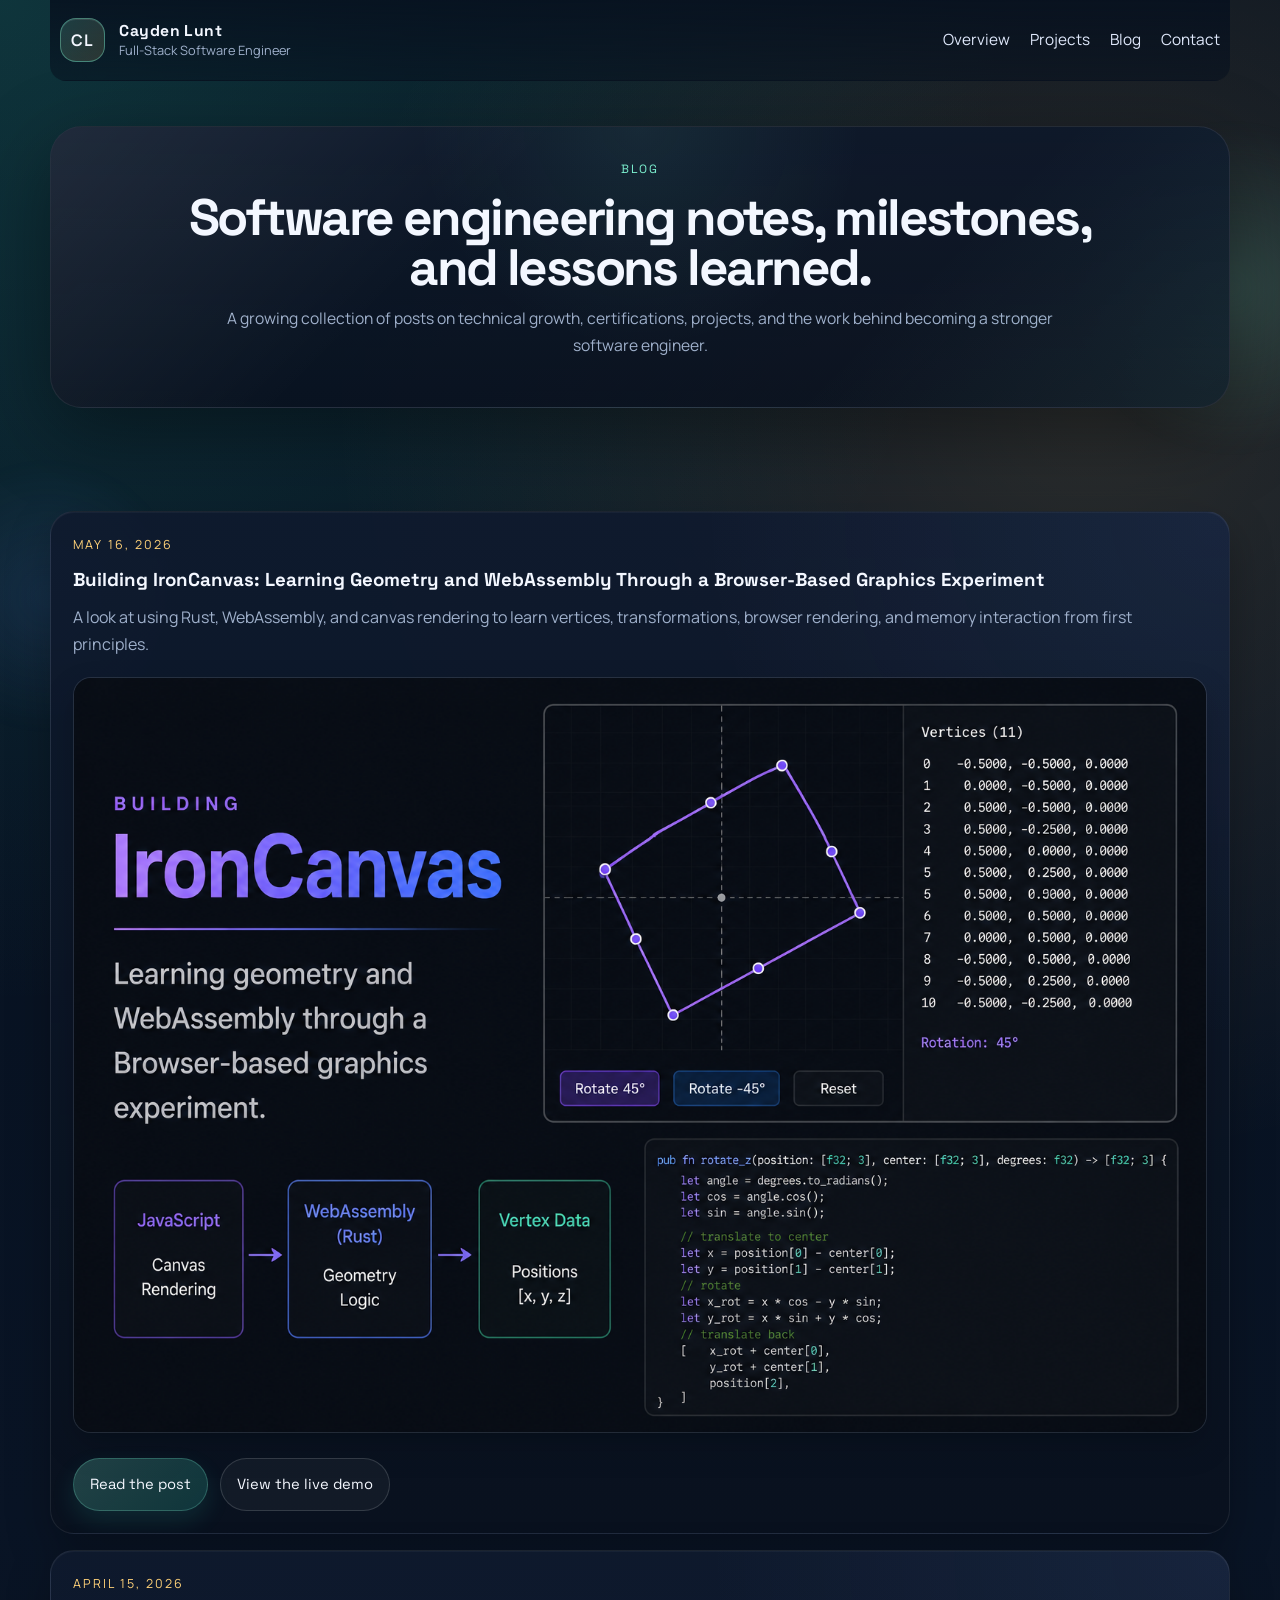
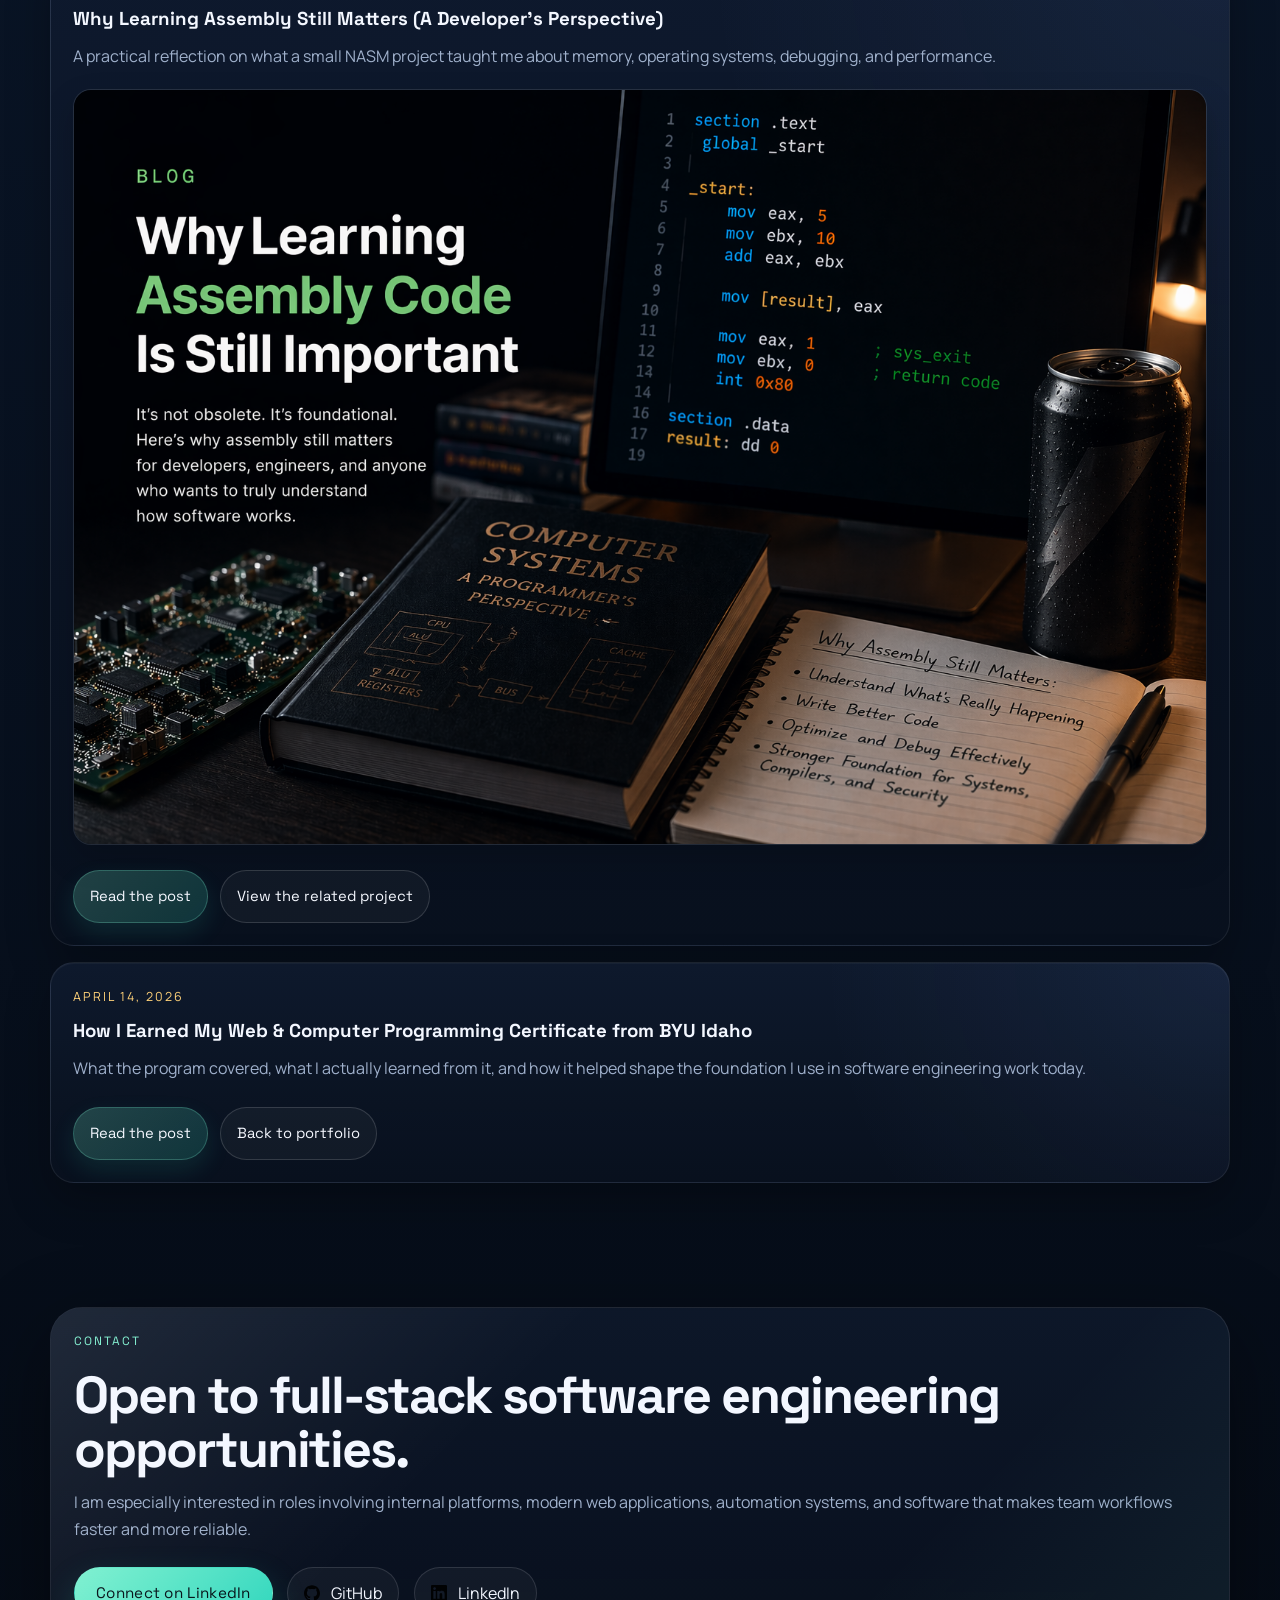
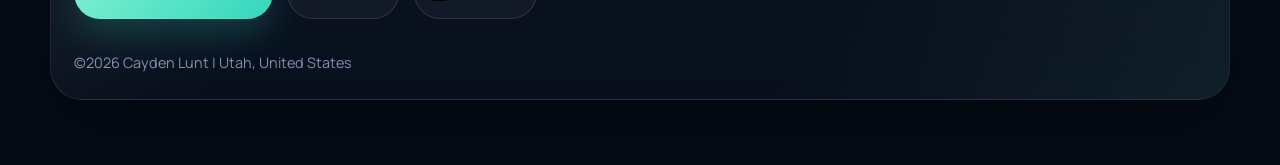
==== commit d4062c06: "updated hero image" ====
--- a/blog/index.html
+++ b/blog/index.html
@@ -103,40 +103,21 @@
     <section class="section">
       <div class="blog-list">
         <article class="blog-list-card" data-reveal>
-          <p class="card-kicker">May 12, 2026</p>
-          <h3>Learning Systems Through Search: Building PgSeek with PostgreSQL, TypeScript, Docker, and Containers</h3>
+          <p class="card-kicker">May 16, 2026</p>
+          <h3>Building IronCanvas: Learning Geometry and WebAssembly Through a Browser-Based Graphics Experiment</h3>
           <p>
-            How building PgSeek became a hands-on way to learn PostgreSQL-backed application design, TypeScript,
-            Docker, and containerized development.
+            A look at using Rust, WebAssembly, and canvas rendering to learn vertices, transformations, browser
+            rendering, and memory interaction from first principles.
           </p>
           <div class="blog-card-image">
-            <img src="../images/PgSearchHero.png"
-              alt="PgSeek blog preview image for the PostgreSQL and containerized development post" />
+            <img src="../images/blog/IronCanvas_Hero.png"
+              alt="IronCanvas browser graphics experiment hero image showing Rust and WebAssembly geometry work" />
           </div>
           <p class="project-links">
             <a class="project-link-button project-link-button-accent"
-              href="learning-search-systems-with-pgsearch.html">Read the post</a>
-            <a class="project-link-button" href="https://github.com/Hibob555556/PgSeek" target="_blank"
-              rel="noopener">View the project</a>
-          </p>
-        </article>
-
-        <article class="blog-list-card" data-reveal>
-          <p class="card-kicker">April 26, 2026</p>
-          <h3>From Commit to Package: Building and Shipping a QR Code Generator with CI/CD</h3>
-          <p>
-            A case study in turning a simple QR code utility into a packaged, publicly distributed Python project with
-            CI/CD and repeatable release automation.
-          </p>
-          <div class="blog-card-image">
-            <img src="../images/blog/quick_qr_forge_hero.jpg"
-              alt="QuickQRForge hero image for the CI/CD and Python packaging blog post" />
-          </div>
-          <p class="project-links">
-            <a class="project-link-button project-link-button-accent"
-              href="from-commit-to-package-building-and-shipping-a-qr-code-generator-with-ci-cd.html">Read the post</a>
-            <a class="project-link-button" href="https://pypi.org/project/QuickQRForge/" target="_blank"
-              rel="noopener">View the package</a>
+              href="building-ironcanvas-geometry-webassembly.html">Read the post</a>
+            <a class="project-link-button" href="https://vertex.caydenlunt.com" target="_blank" rel="noopener">View the
+              live demo</a>
           </p>
         </article>
 
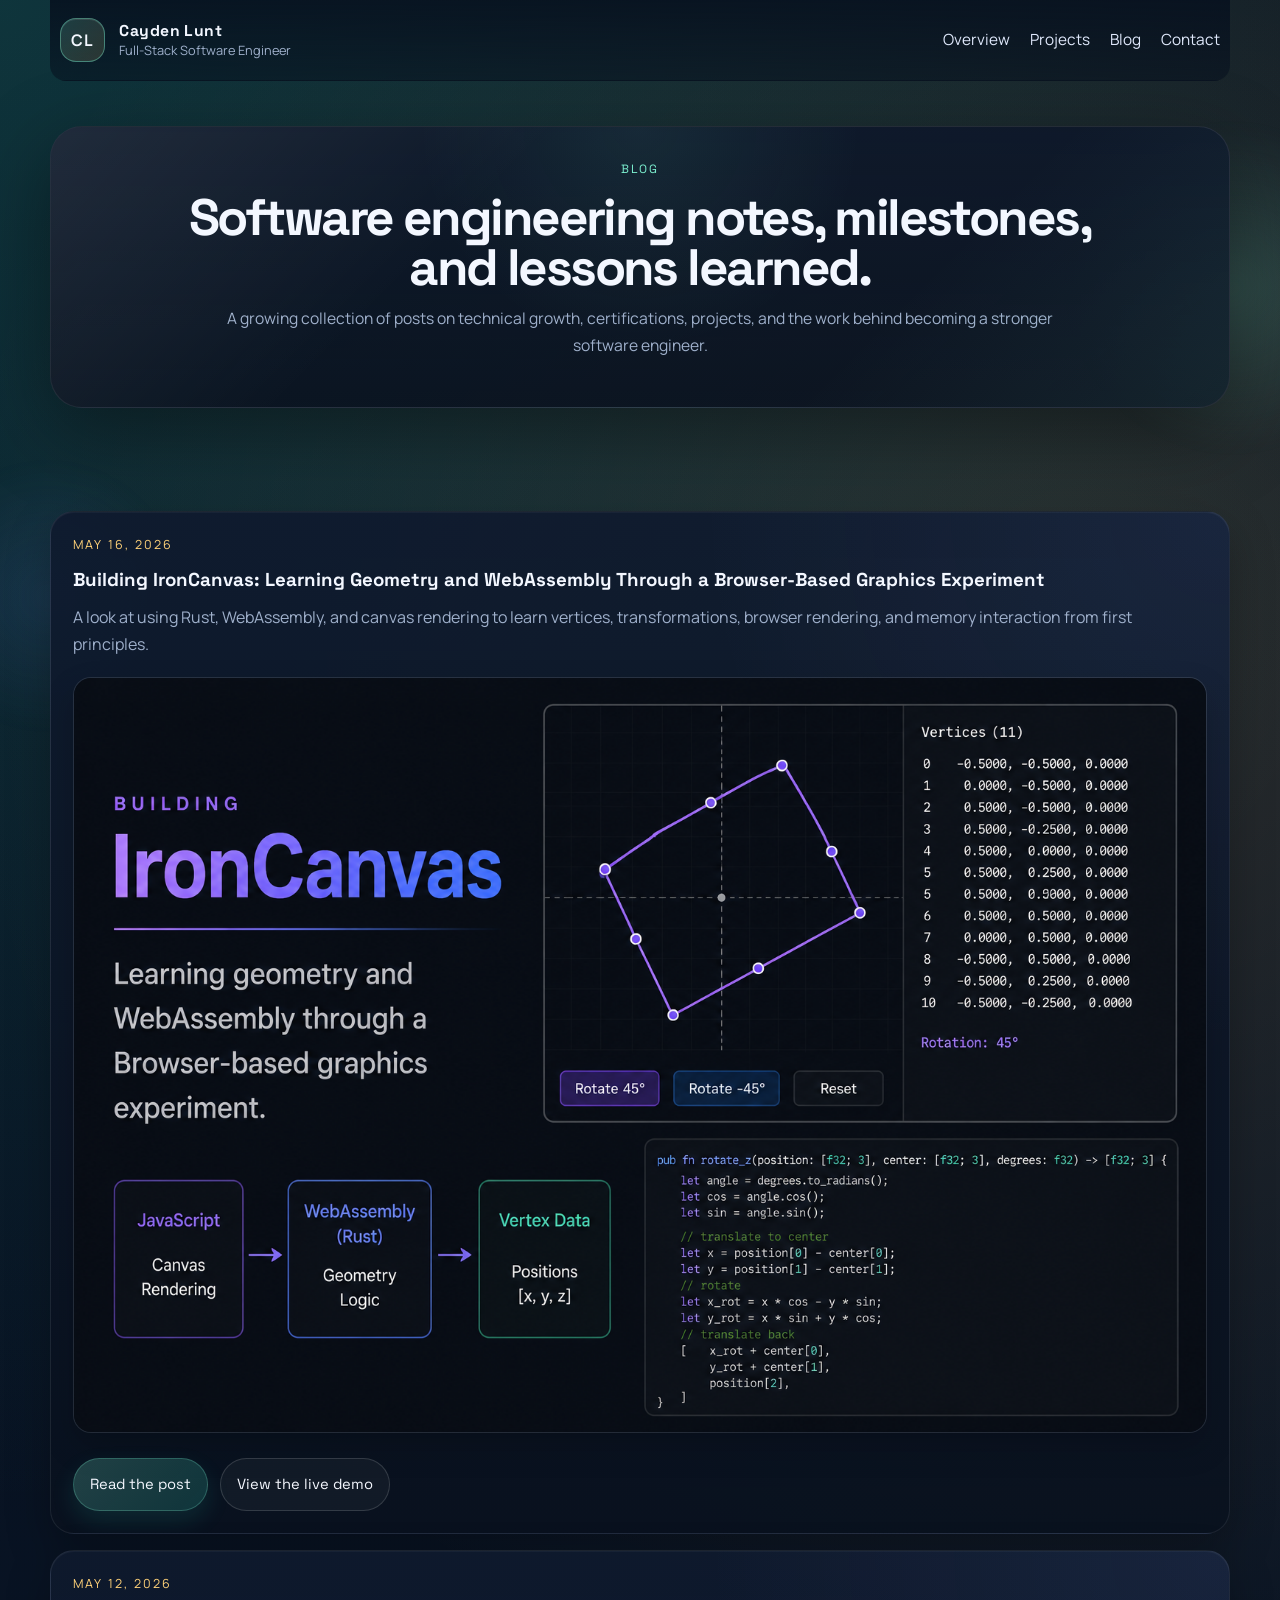
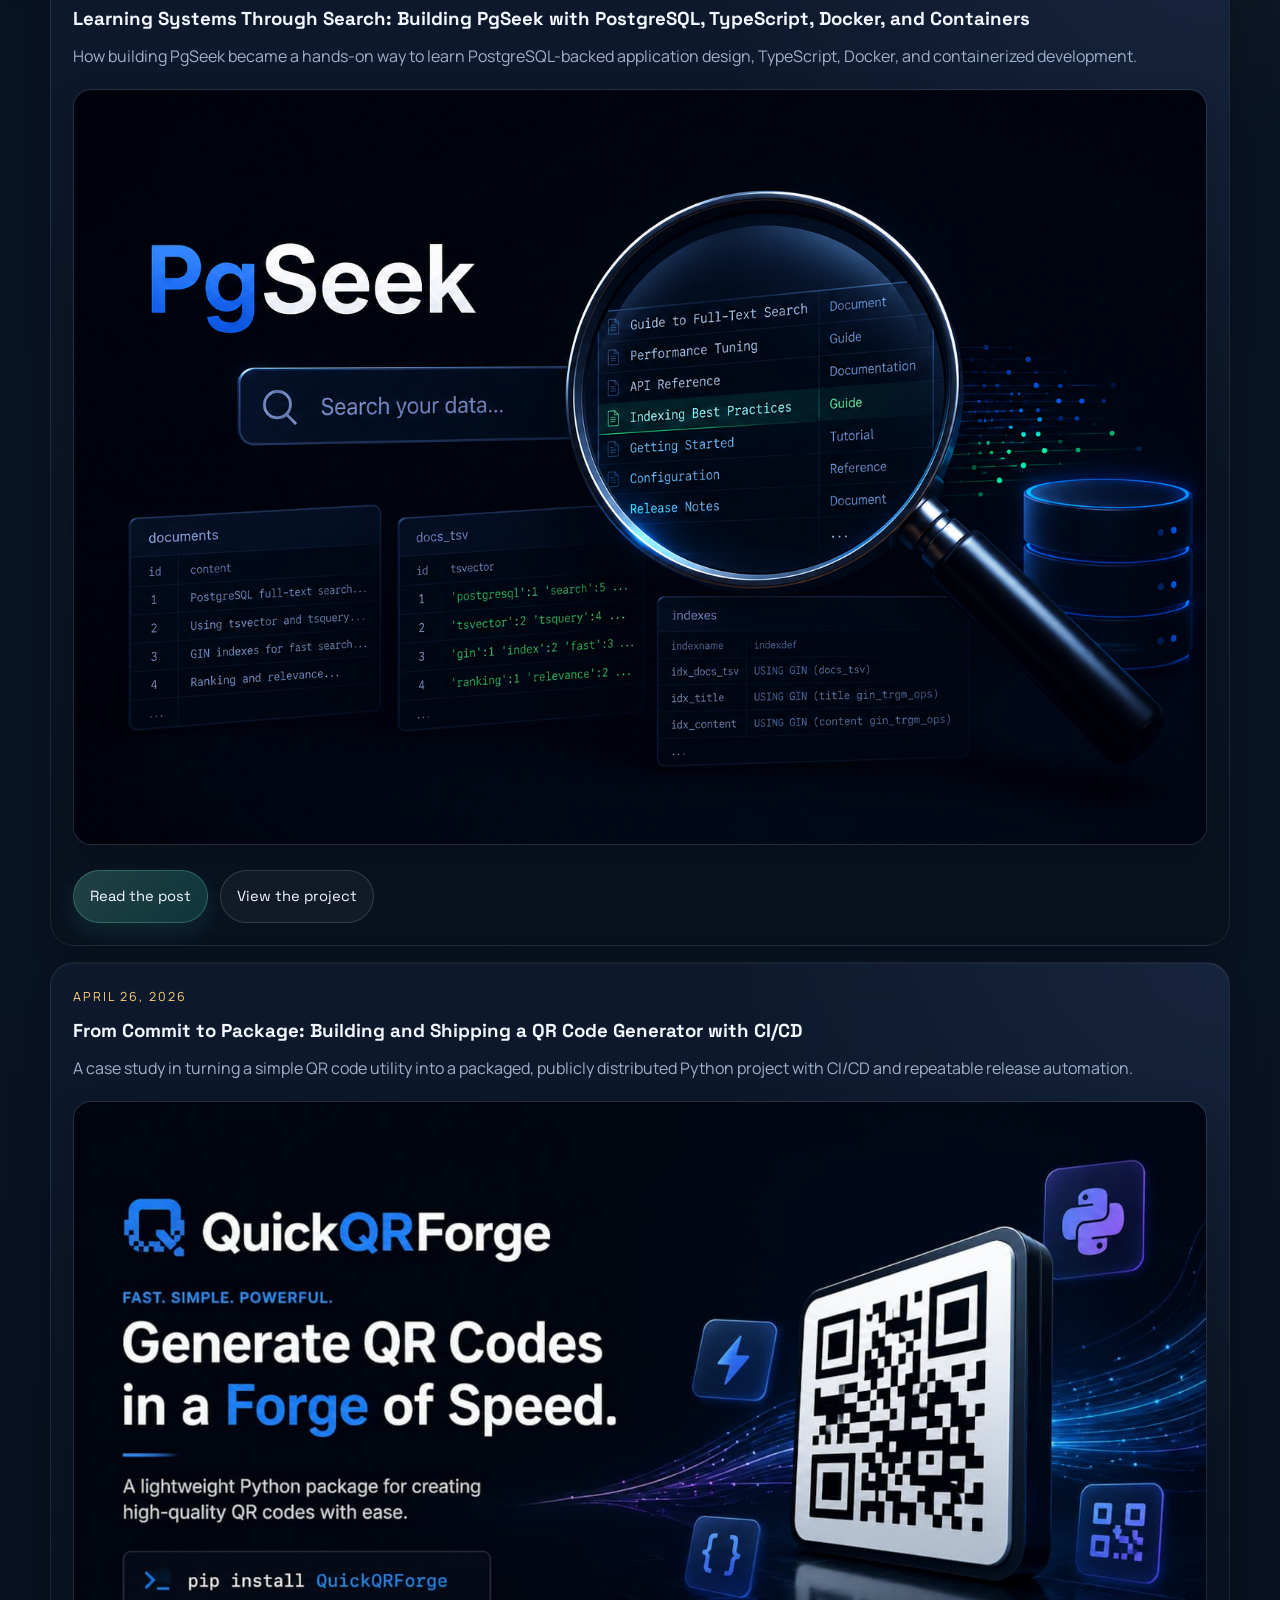
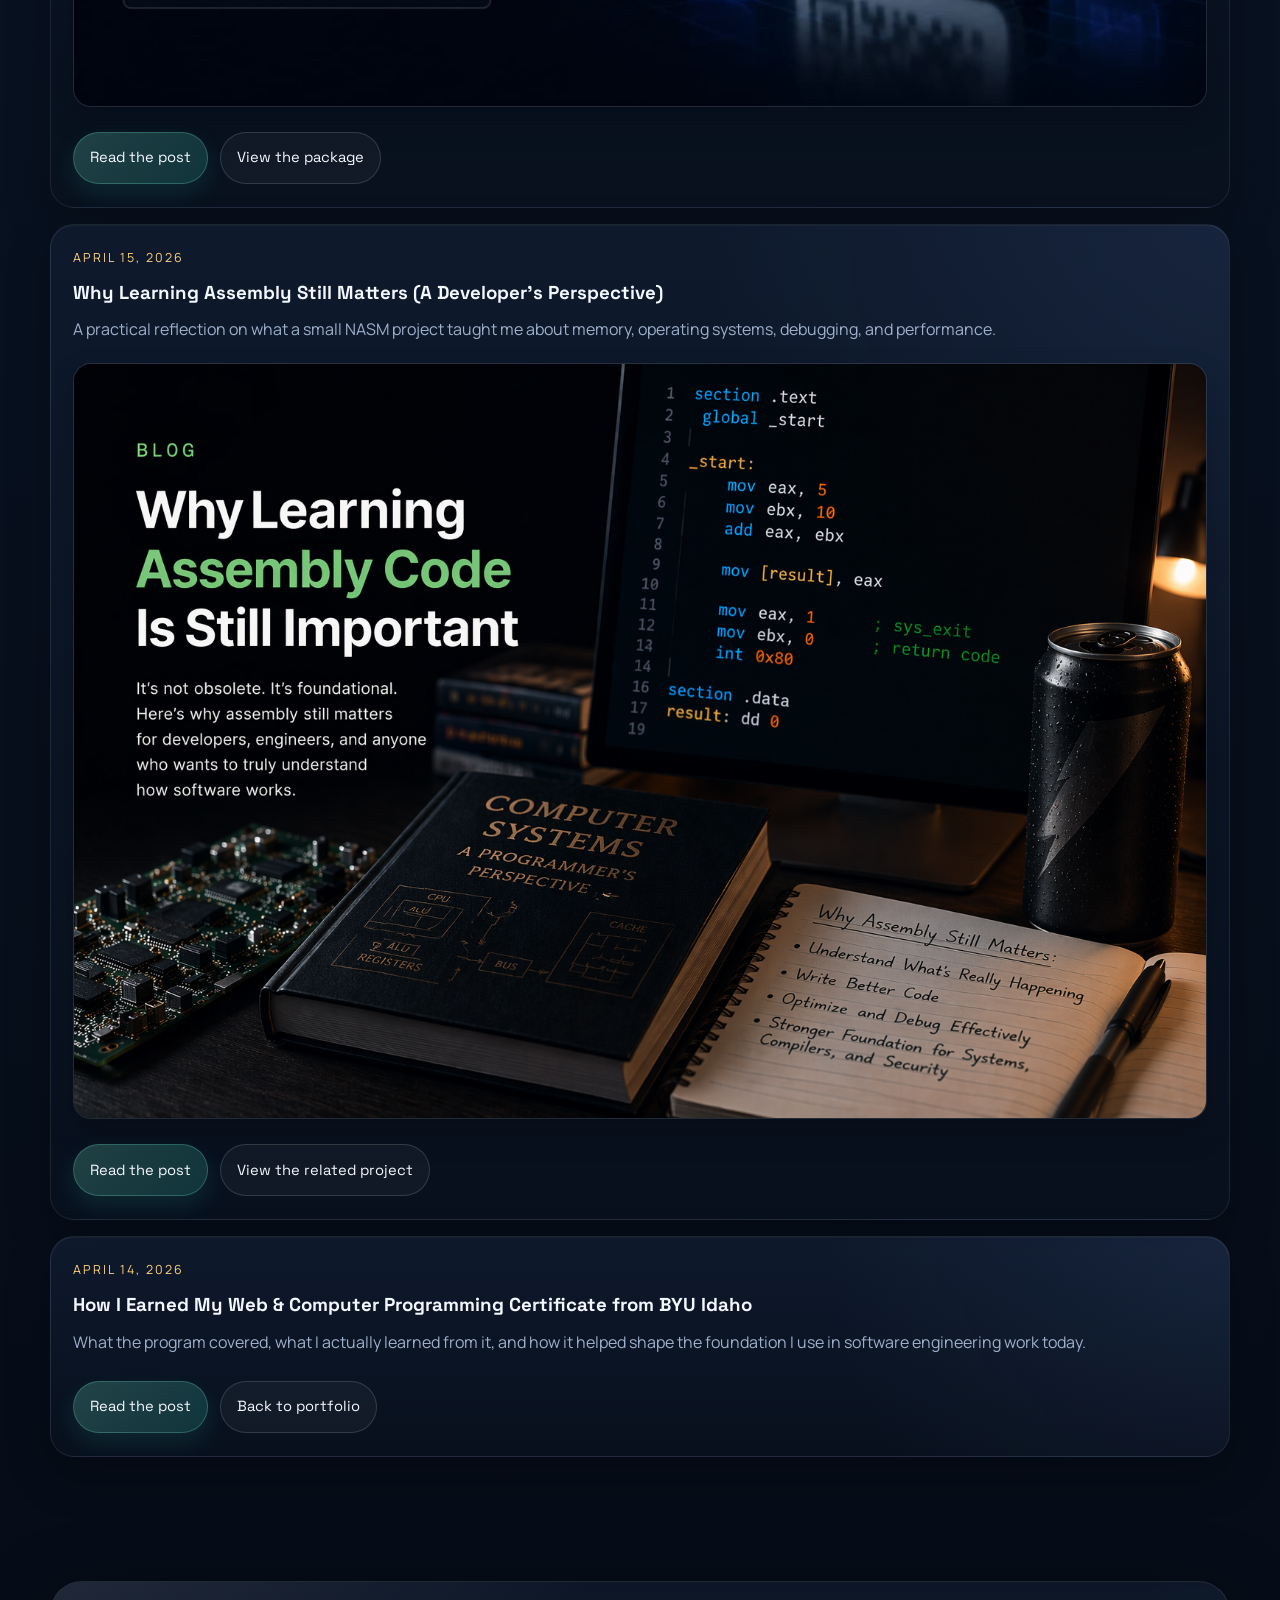
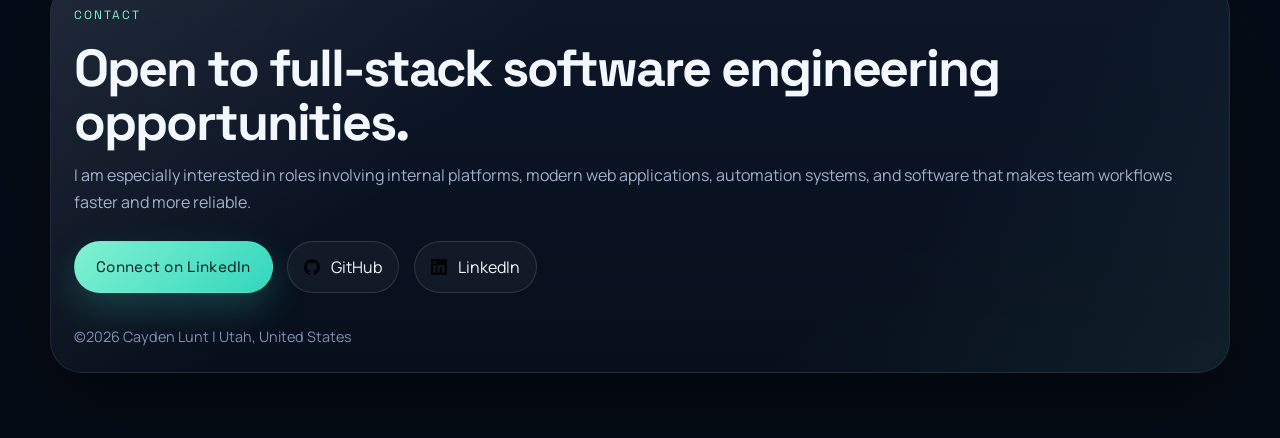
==== commit 21035690: "working on blog" ====
--- a/blog/index.html
+++ b/blog/index.html
@@ -122,6 +122,44 @@
         </article>
 
         <article class="blog-list-card" data-reveal>
+          <p class="card-kicker">May 12, 2026</p>
+          <h3>Learning Systems Through Search: Building PgSeek with PostgreSQL, TypeScript, Docker, and Containers</h3>
+          <p>
+            How building PgSeek became a hands-on way to learn PostgreSQL-backed application design, TypeScript,
+            Docker, and containerized development.
+          </p>
+          <div class="blog-card-image">
+            <img src="../images/PgSearchHero.png"
+              alt="PgSeek blog preview image for the PostgreSQL and containerized development post" />
+          </div>
+          <p class="project-links">
+            <a class="project-link-button project-link-button-accent"
+              href="learning-search-systems-with-pgsearch.html">Read the post</a>
+            <a class="project-link-button" href="https://github.com/Hibob555556/PgSeek" target="_blank"
+              rel="noopener">View the project</a>
+          </p>
+        </article>
+
+        <article class="blog-list-card" data-reveal>
+          <p class="card-kicker">April 26, 2026</p>
+          <h3>From Commit to Package: Building and Shipping a QR Code Generator with CI/CD</h3>
+          <p>
+            A case study in turning a simple QR code utility into a packaged, publicly distributed Python project with
+            CI/CD and repeatable release automation.
+          </p>
+          <div class="blog-card-image">
+            <img src="../images/blog/quick_qr_forge_hero.jpg"
+              alt="QuickQRForge hero image for the CI/CD and Python packaging blog post" />
+          </div>
+          <p class="project-links">
+            <a class="project-link-button project-link-button-accent"
+              href="from-commit-to-package-building-and-shipping-a-qr-code-generator-with-ci-cd.html">Read the post</a>
+            <a class="project-link-button" href="https://pypi.org/project/QuickQRForge/" target="_blank"
+              rel="noopener">View the package</a>
+          </p>
+        </article>
+
+        <article class="blog-list-card" data-reveal>
           <p class="card-kicker">April 15, 2026</p>
           <h3>Why Learning Assembly Still Matters (A Developer's Perspective)</h3>
           <p>
@@ -129,7 +167,7 @@
             and performance.
           </p>
           <div class="blog-card-image">
-            <img src="../images/blog/hero.png"
+            <img src="../images/blog/Large/hero.png"
               alt="Abstract low-level programming themed image for the Why Learning Assembly Still Matters post" />
           </div>
           <p class="project-links">
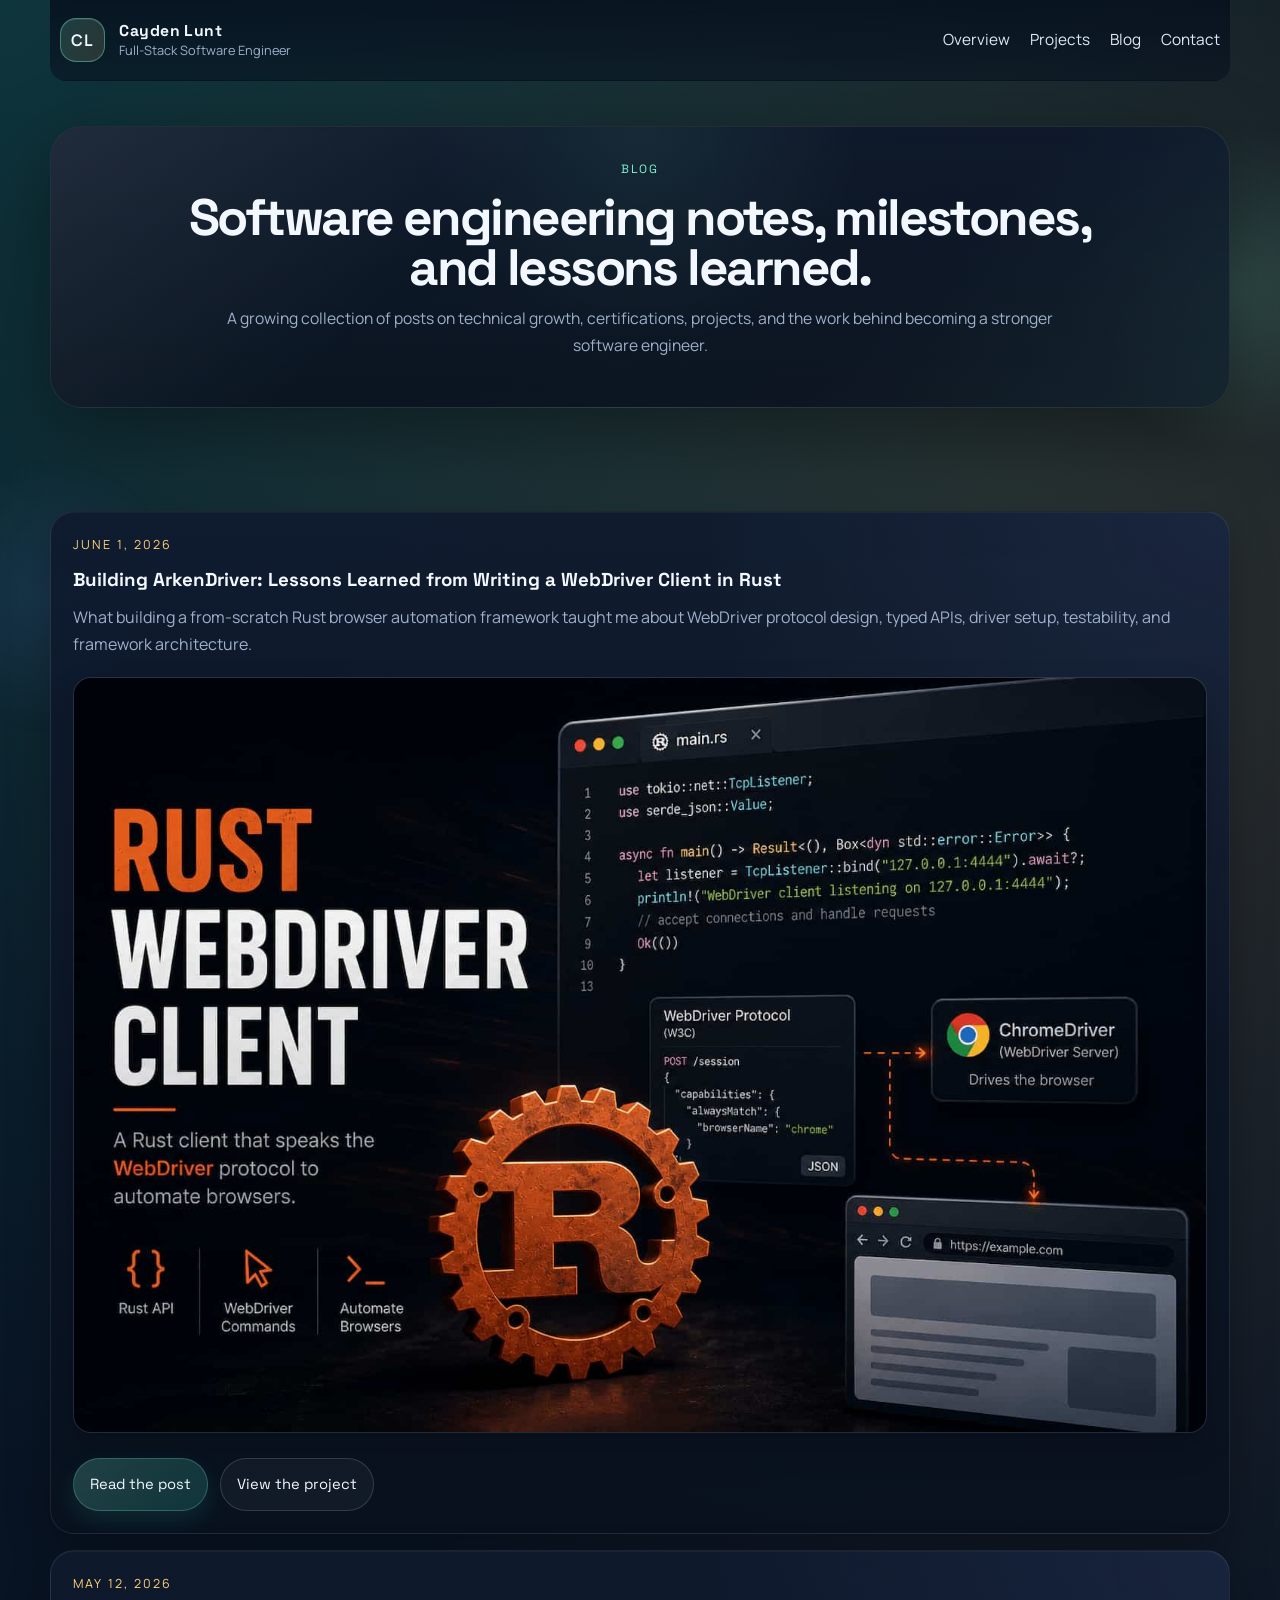
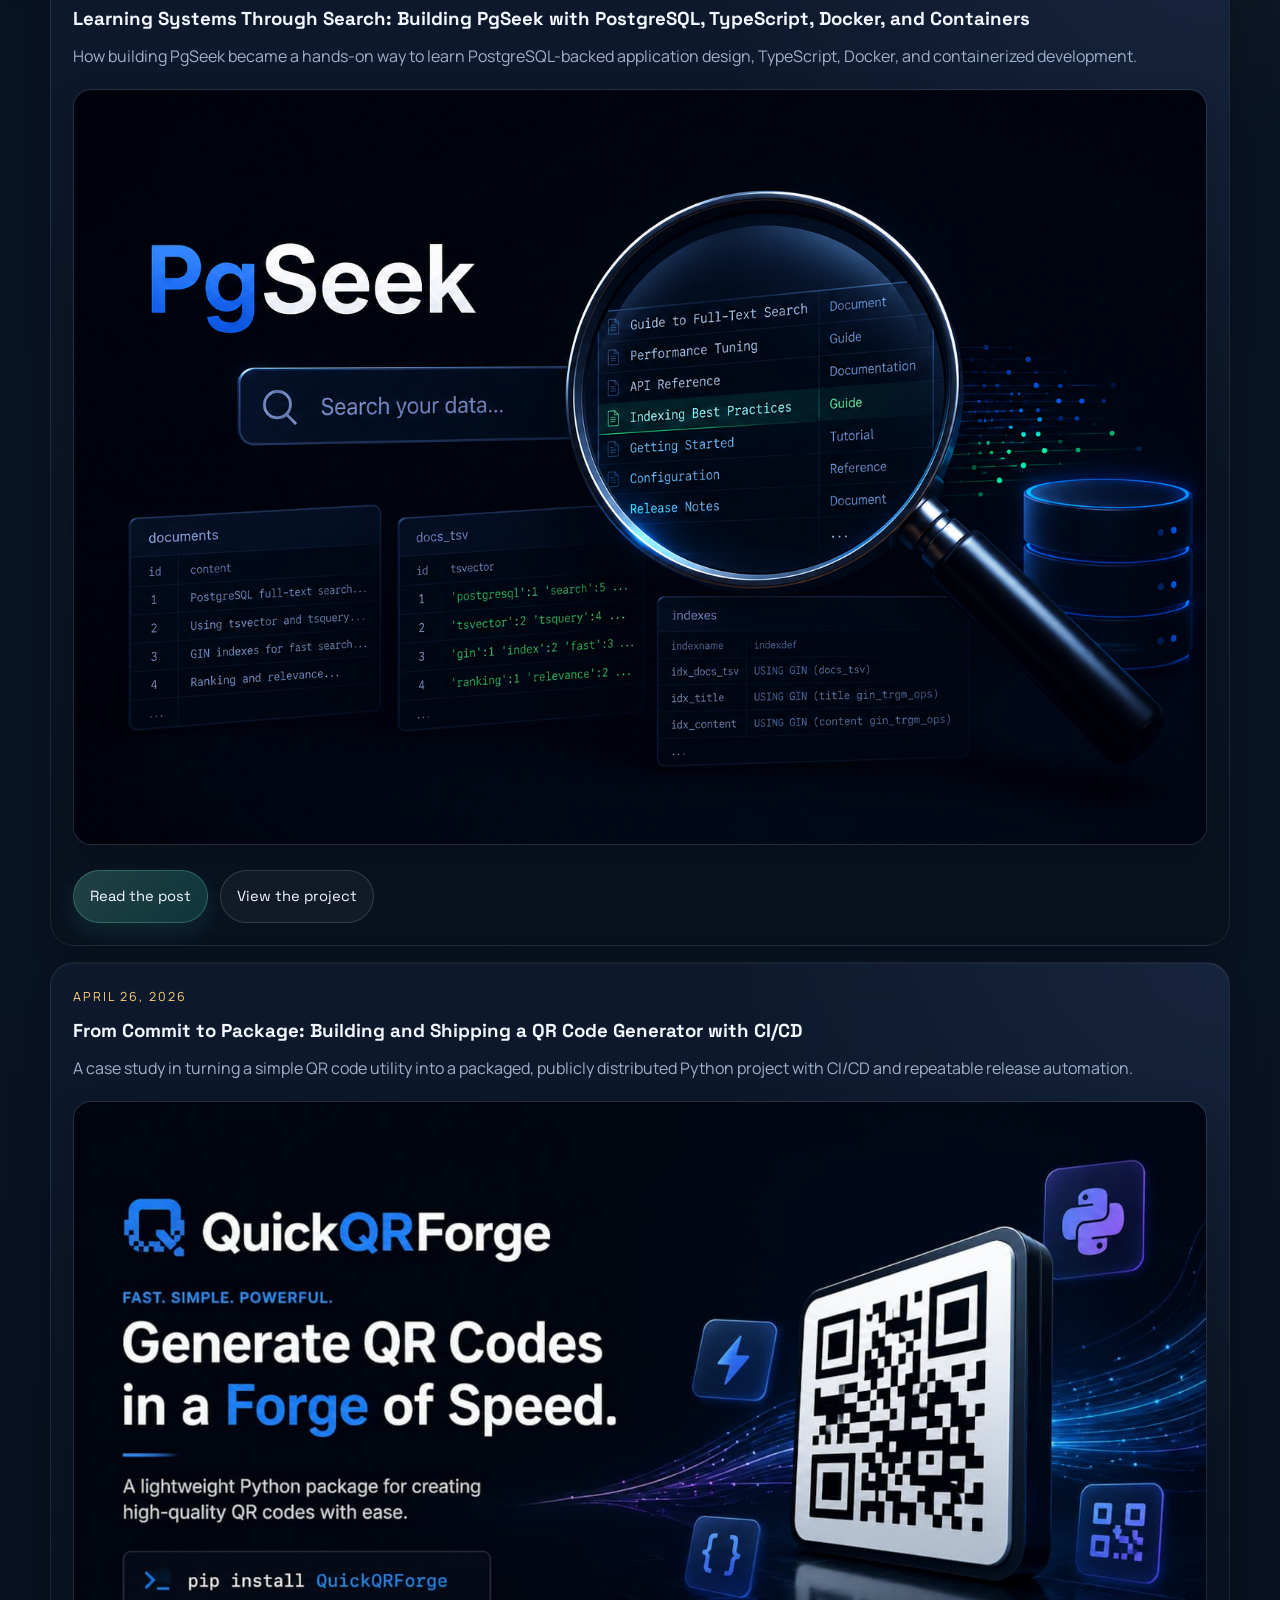
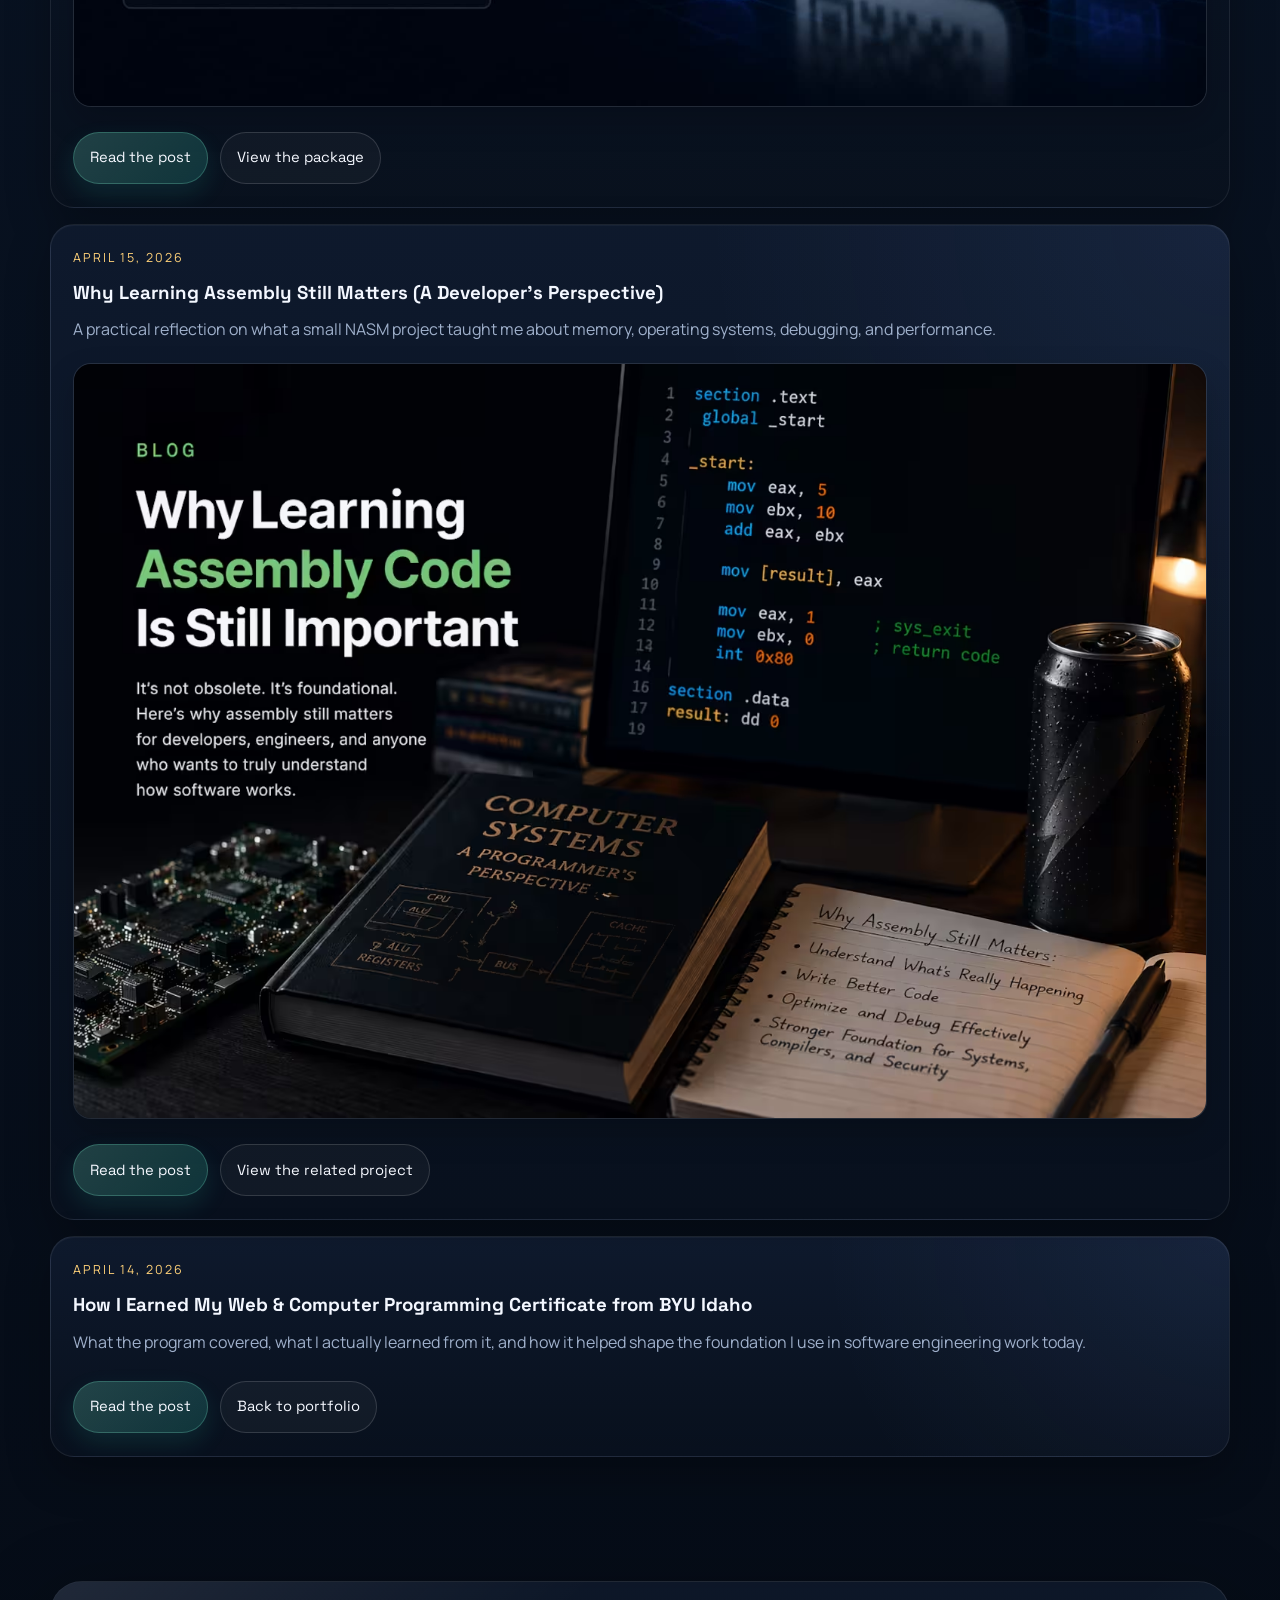
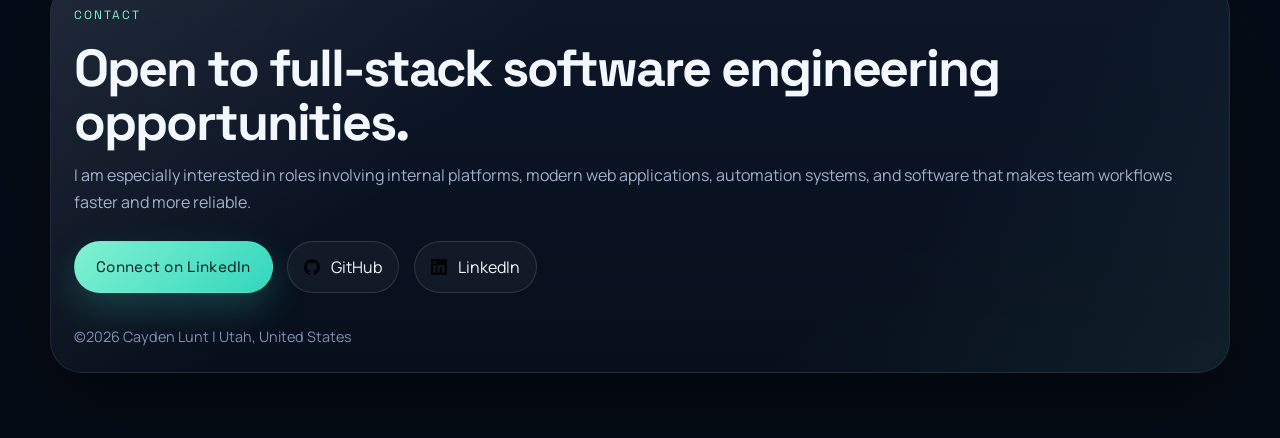
==== commit b1b66bd6: "ArkenDriver blog post added" ====
--- a/blog/index.html
+++ b/blog/index.html
@@ -103,21 +103,21 @@
     <section class="section">
       <div class="blog-list">
         <article class="blog-list-card" data-reveal>
-          <p class="card-kicker">May 16, 2026</p>
-          <h3>Building IronCanvas: Learning Geometry and WebAssembly Through a Browser-Based Graphics Experiment</h3>
-          <p>
-            A look at using Rust, WebAssembly, and canvas rendering to learn vertices, transformations, browser
-            rendering, and memory interaction from first principles.
-          </p>
-          <div class="blog-card-image">
-            <img src="../images/blog/IronCanvas_Hero.png"
-              alt="IronCanvas browser graphics experiment hero image showing Rust and WebAssembly geometry work" />
-          </div>
-          <p class="project-links">
-            <a class="project-link-button project-link-button-accent"
-              href="building-ironcanvas-geometry-webassembly.html">Read the post</a>
-            <a class="project-link-button" href="https://vertex.caydenlunt.com" target="_blank" rel="noopener">View the
-              live demo</a>
+          <p class="card-kicker">June 1, 2026</p>
+          <h3>Building ArkenDriver: Lessons Learned from Writing a WebDriver Client in Rust</h3>
+          <p>
+            What building a from-scratch Rust browser automation framework taught me about WebDriver protocol design,
+            typed APIs, driver setup, testability, and framework architecture.
+          </p>
+          <div class="blog-card-image">
+            <img src="../images/blog/arkendriver_hero.jpg"
+              alt="ArkenDriver blog preview image for the Rust browser automation lessons learned post" />
+          </div>
+          <p class="project-links">
+            <a class="project-link-button project-link-button-accent"
+              href="building-arkendriver-lessons-learned.html">Read the post</a>
+            <a class="project-link-button" href="https://github.com/Hibob555556/ArkenDriver" target="_blank"
+              rel="noopener">View the project</a>
           </p>
         </article>
 
@@ -167,7 +167,7 @@
             and performance.
           </p>
           <div class="blog-card-image">
-            <img src="../images/blog/Large/hero.png"
+            <img src="../images/blog/hero.avif"
               alt="Abstract low-level programming themed image for the Why Learning Assembly Still Matters post" />
           </div>
           <p class="project-links">
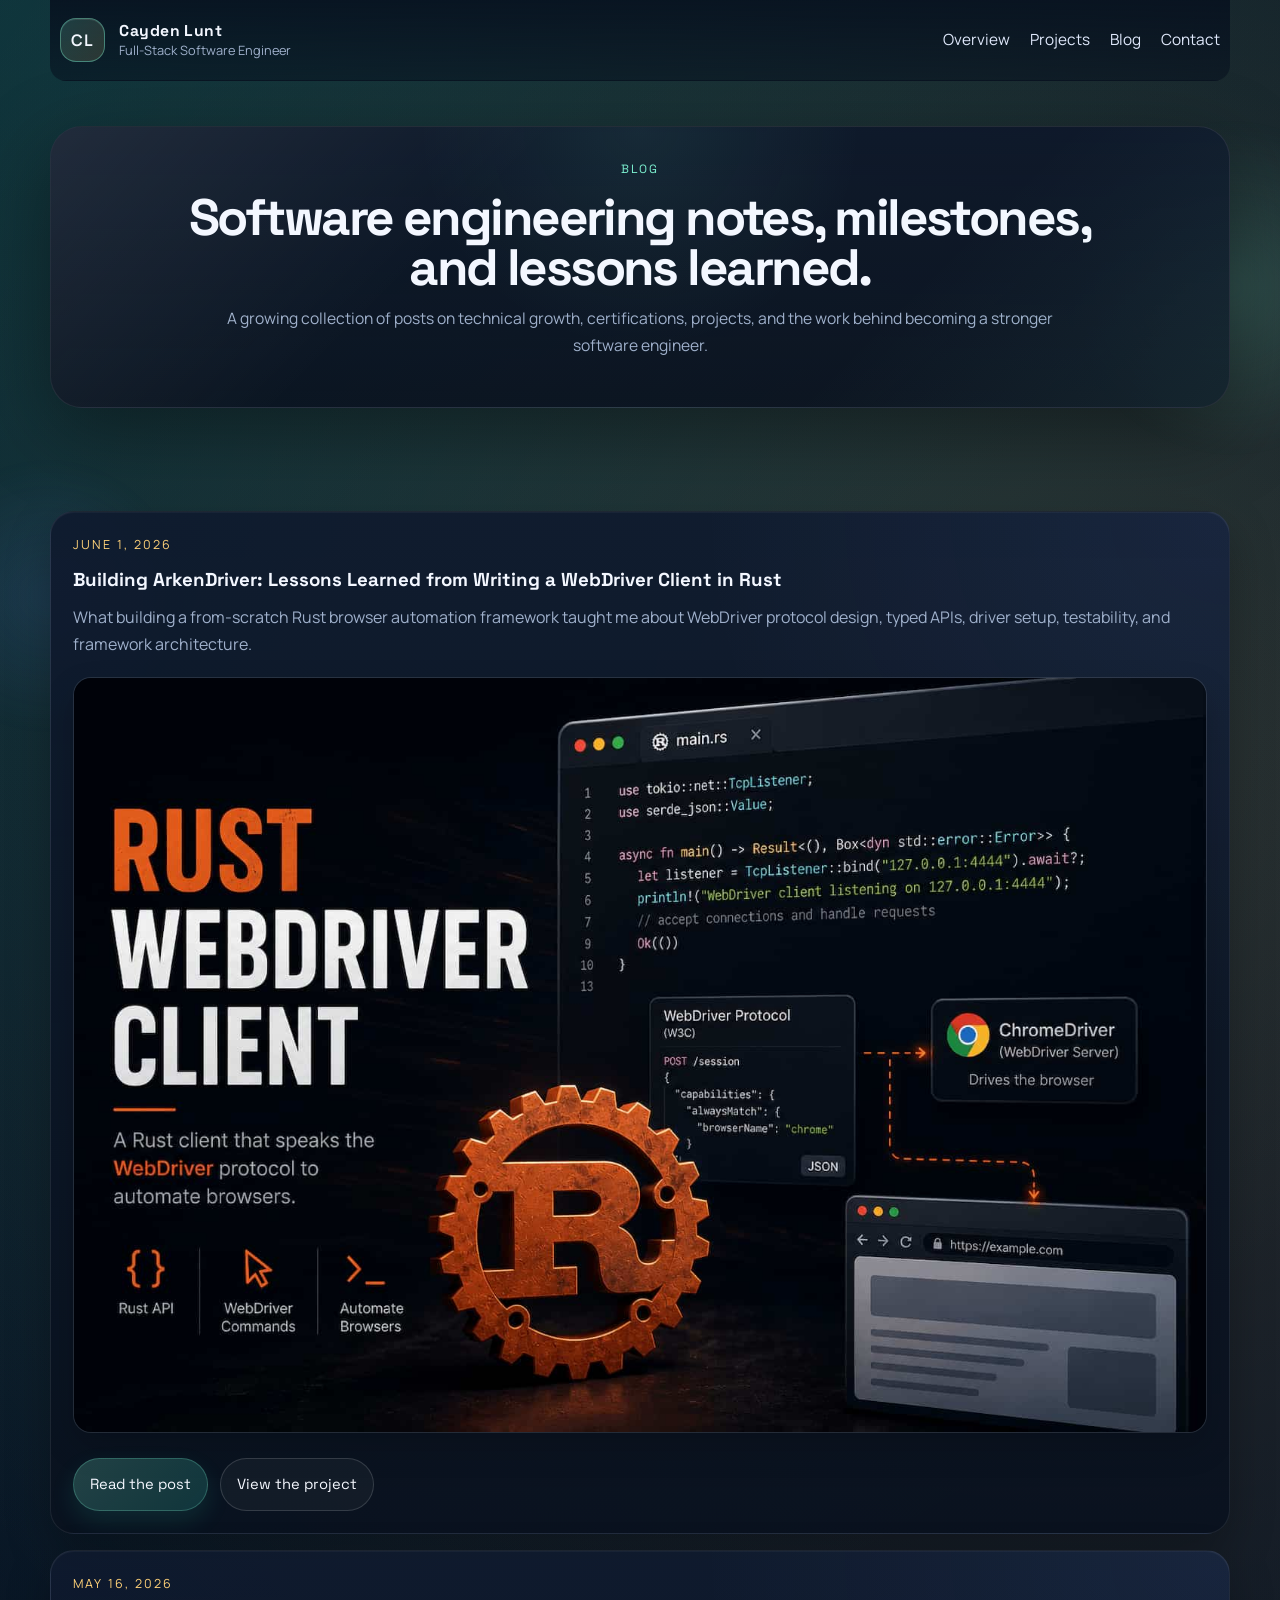
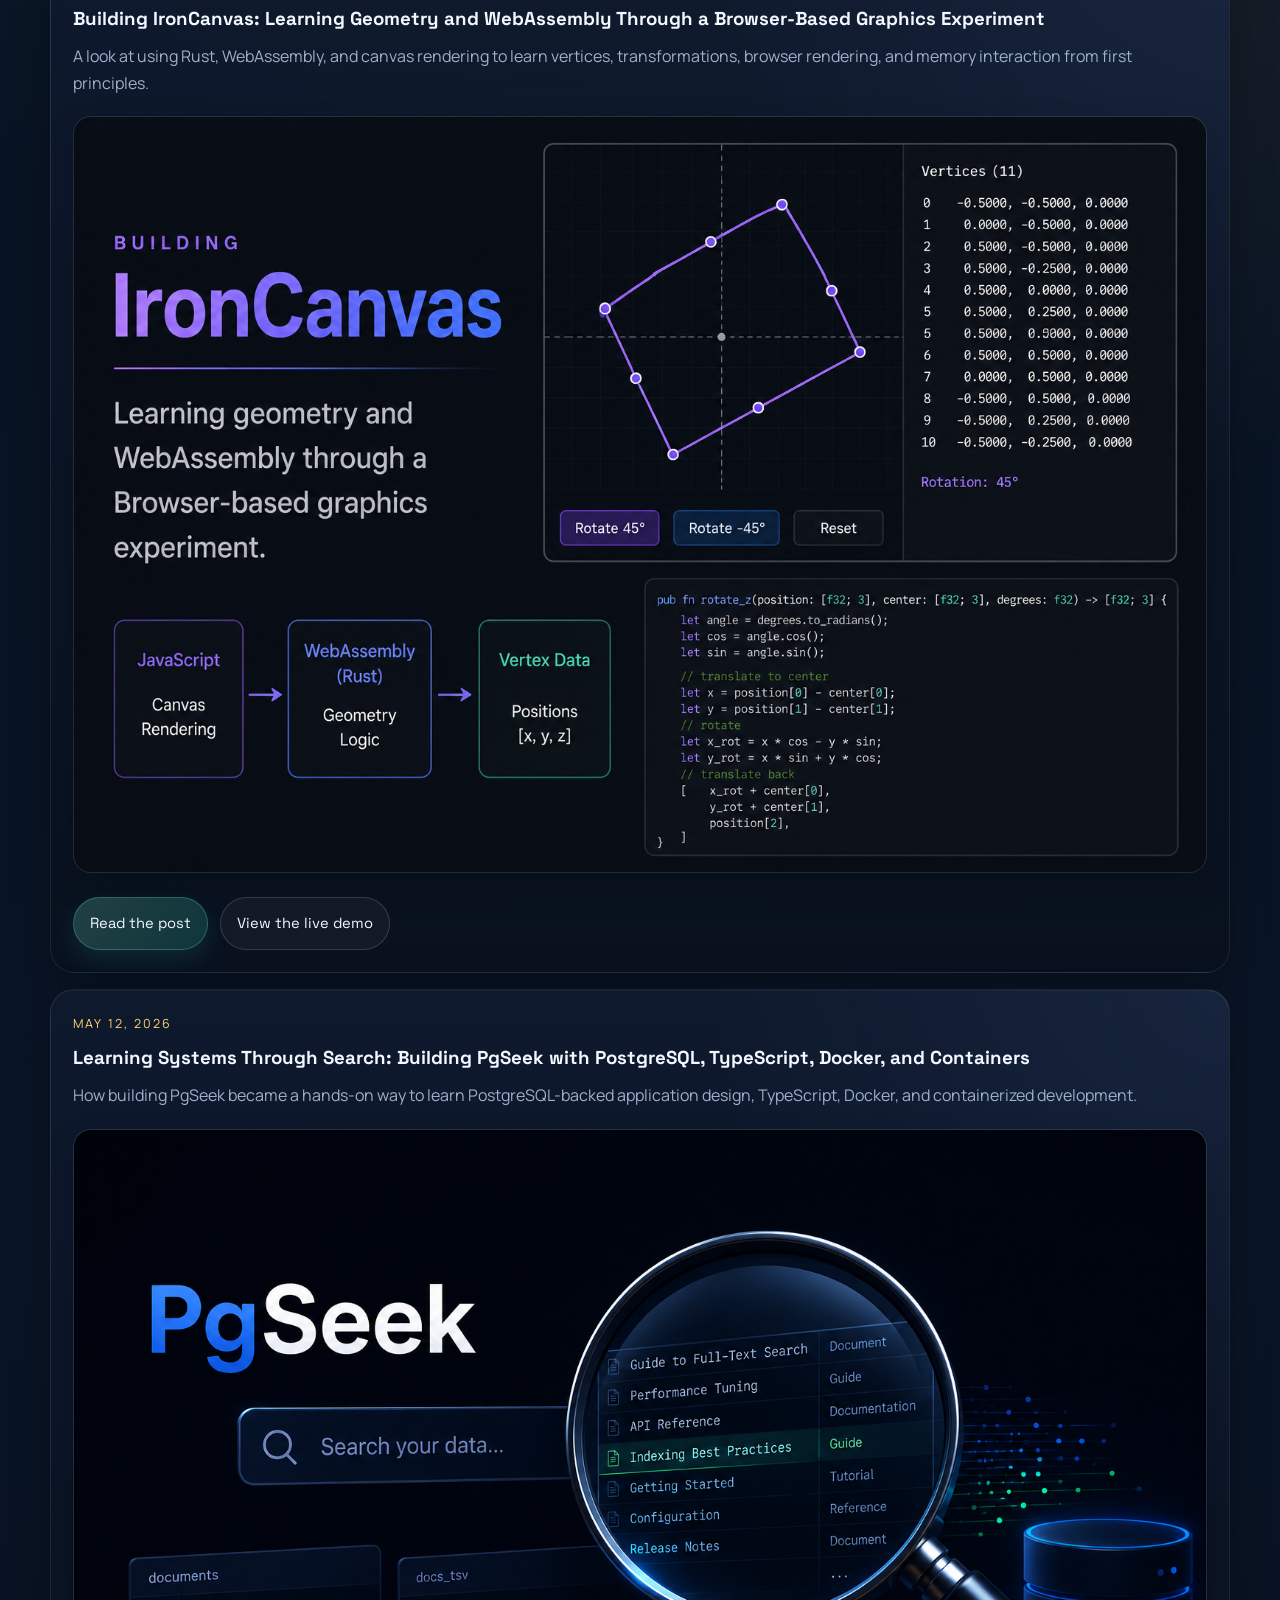
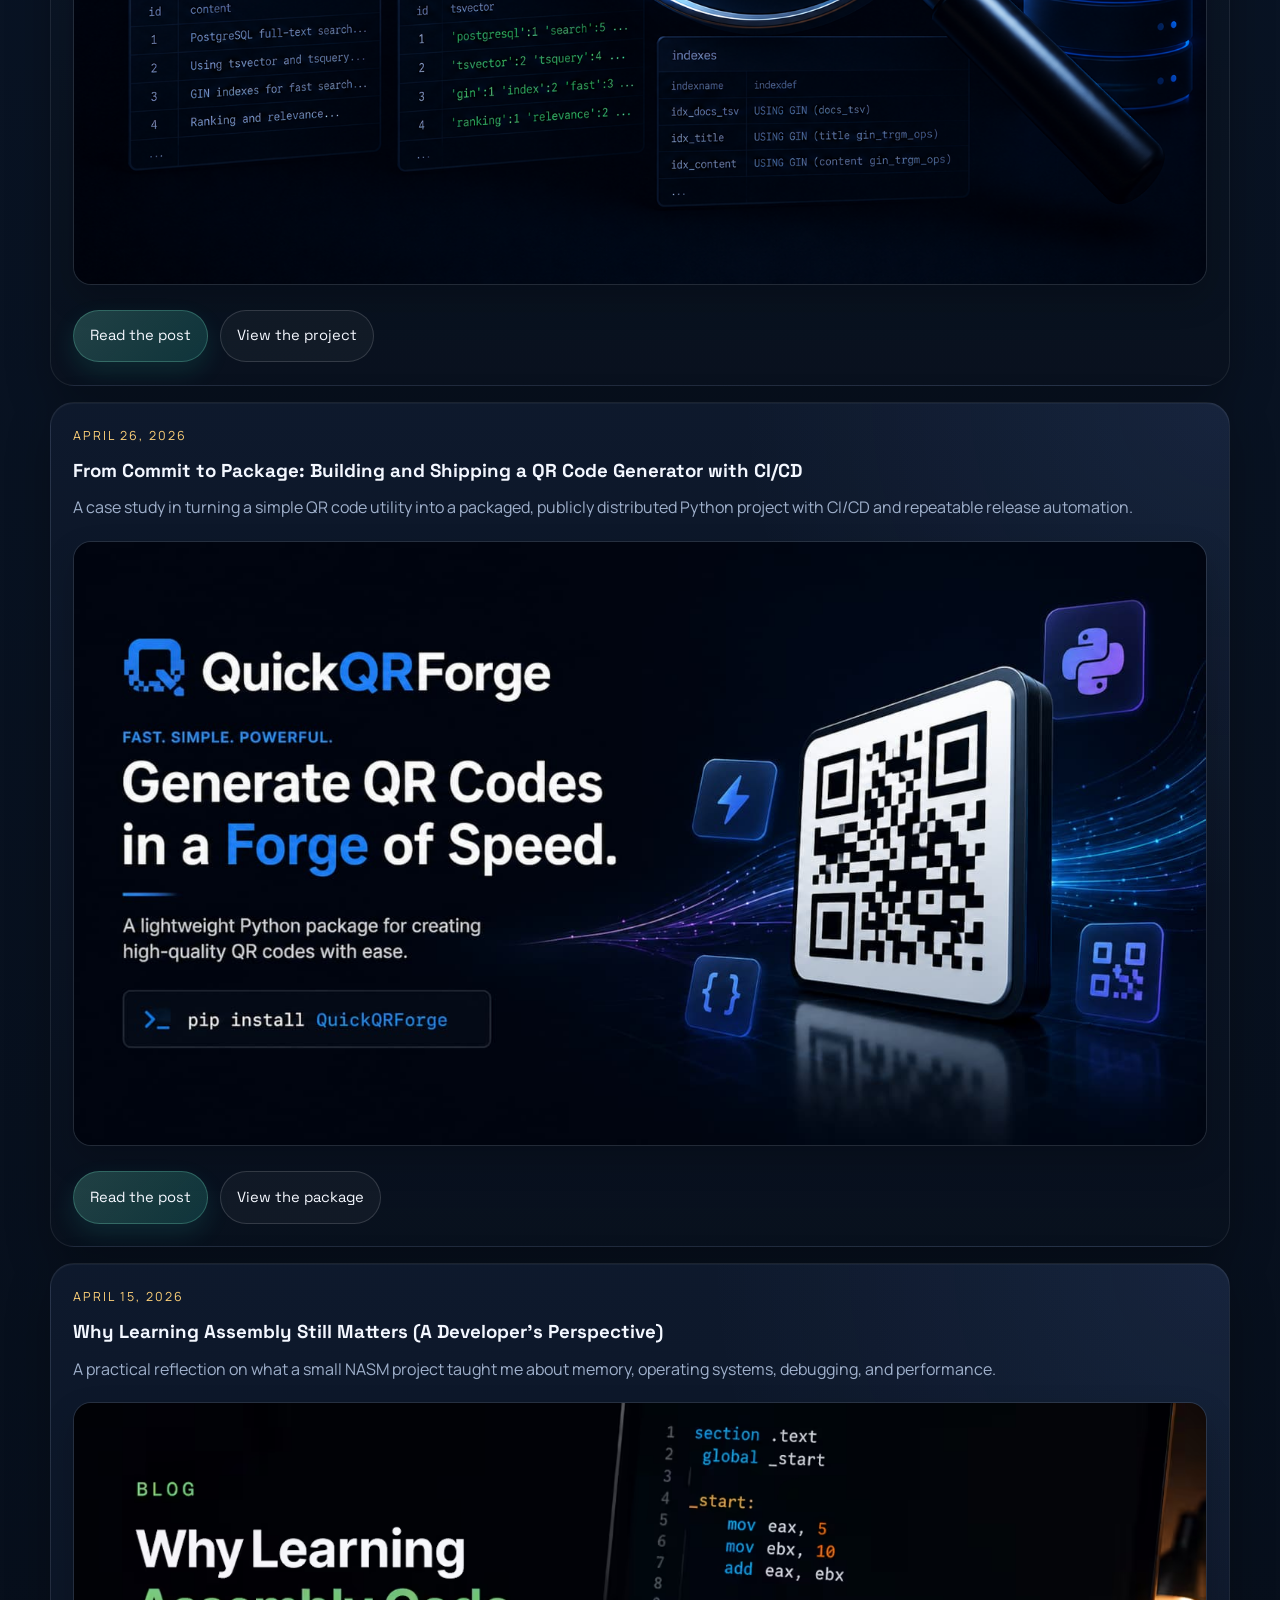
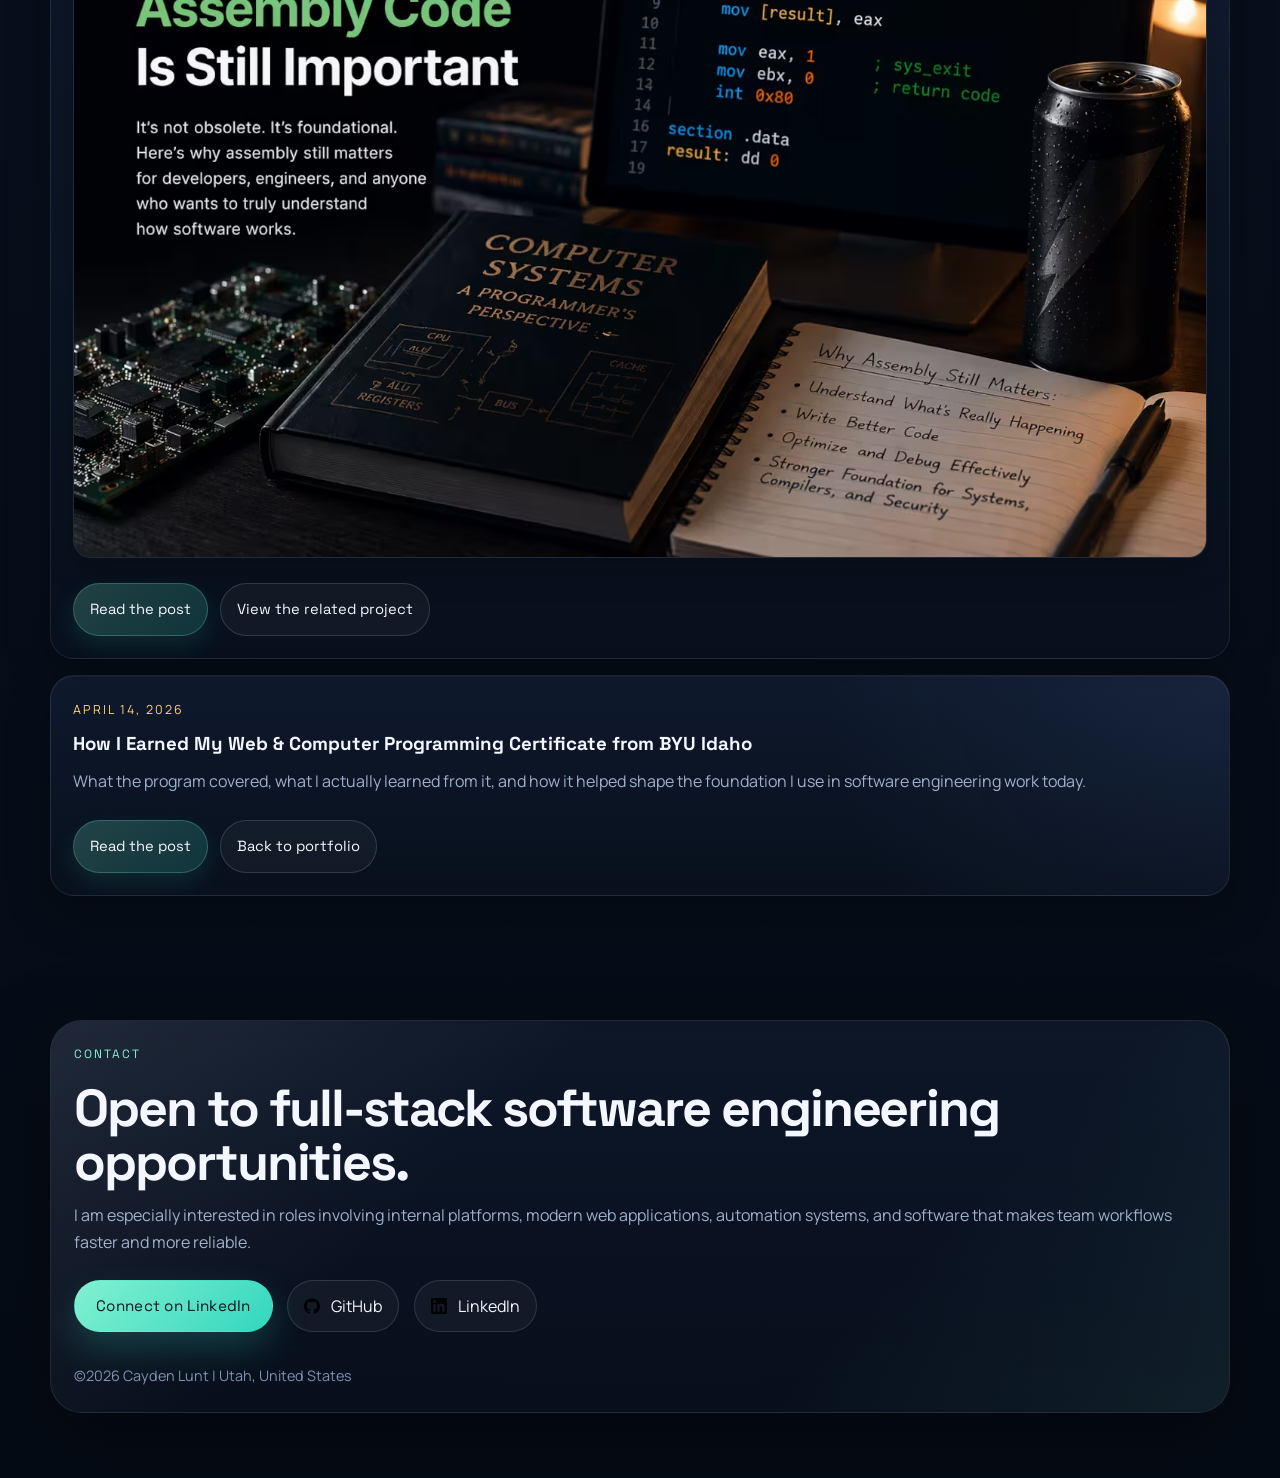
==== commit 2d75607f: "fixing merge conflicts" ====
--- a/blog/index.html
+++ b/blog/index.html
@@ -122,6 +122,25 @@
         </article>
 
         <article class="blog-list-card" data-reveal>
+          <p class="card-kicker">May 16, 2026</p>
+          <h3>Building IronCanvas: Learning Geometry and WebAssembly Through a Browser-Based Graphics Experiment</h3>
+          <p>
+            A look at using Rust, WebAssembly, and canvas rendering to learn vertices, transformations, browser
+            rendering, and memory interaction from first principles.
+          </p>
+          <div class="blog-card-image">
+            <img src="../images/blog/IronCanvas_Hero.png"
+              alt="IronCanvas browser graphics experiment hero image showing Rust and WebAssembly geometry work" />
+          </div>
+          <p class="project-links">
+            <a class="project-link-button project-link-button-accent"
+              href="building-ironcanvas-geometry-webassembly.html">Read the post</a>
+            <a class="project-link-button" href="https://vertex.caydenlunt.com" target="_blank" rel="noopener">View the
+              live demo</a>
+          </p>
+        </article>
+
+        <article class="blog-list-card" data-reveal>
           <p class="card-kicker">May 12, 2026</p>
           <h3>Learning Systems Through Search: Building PgSeek with PostgreSQL, TypeScript, Docker, and Containers</h3>
           <p>
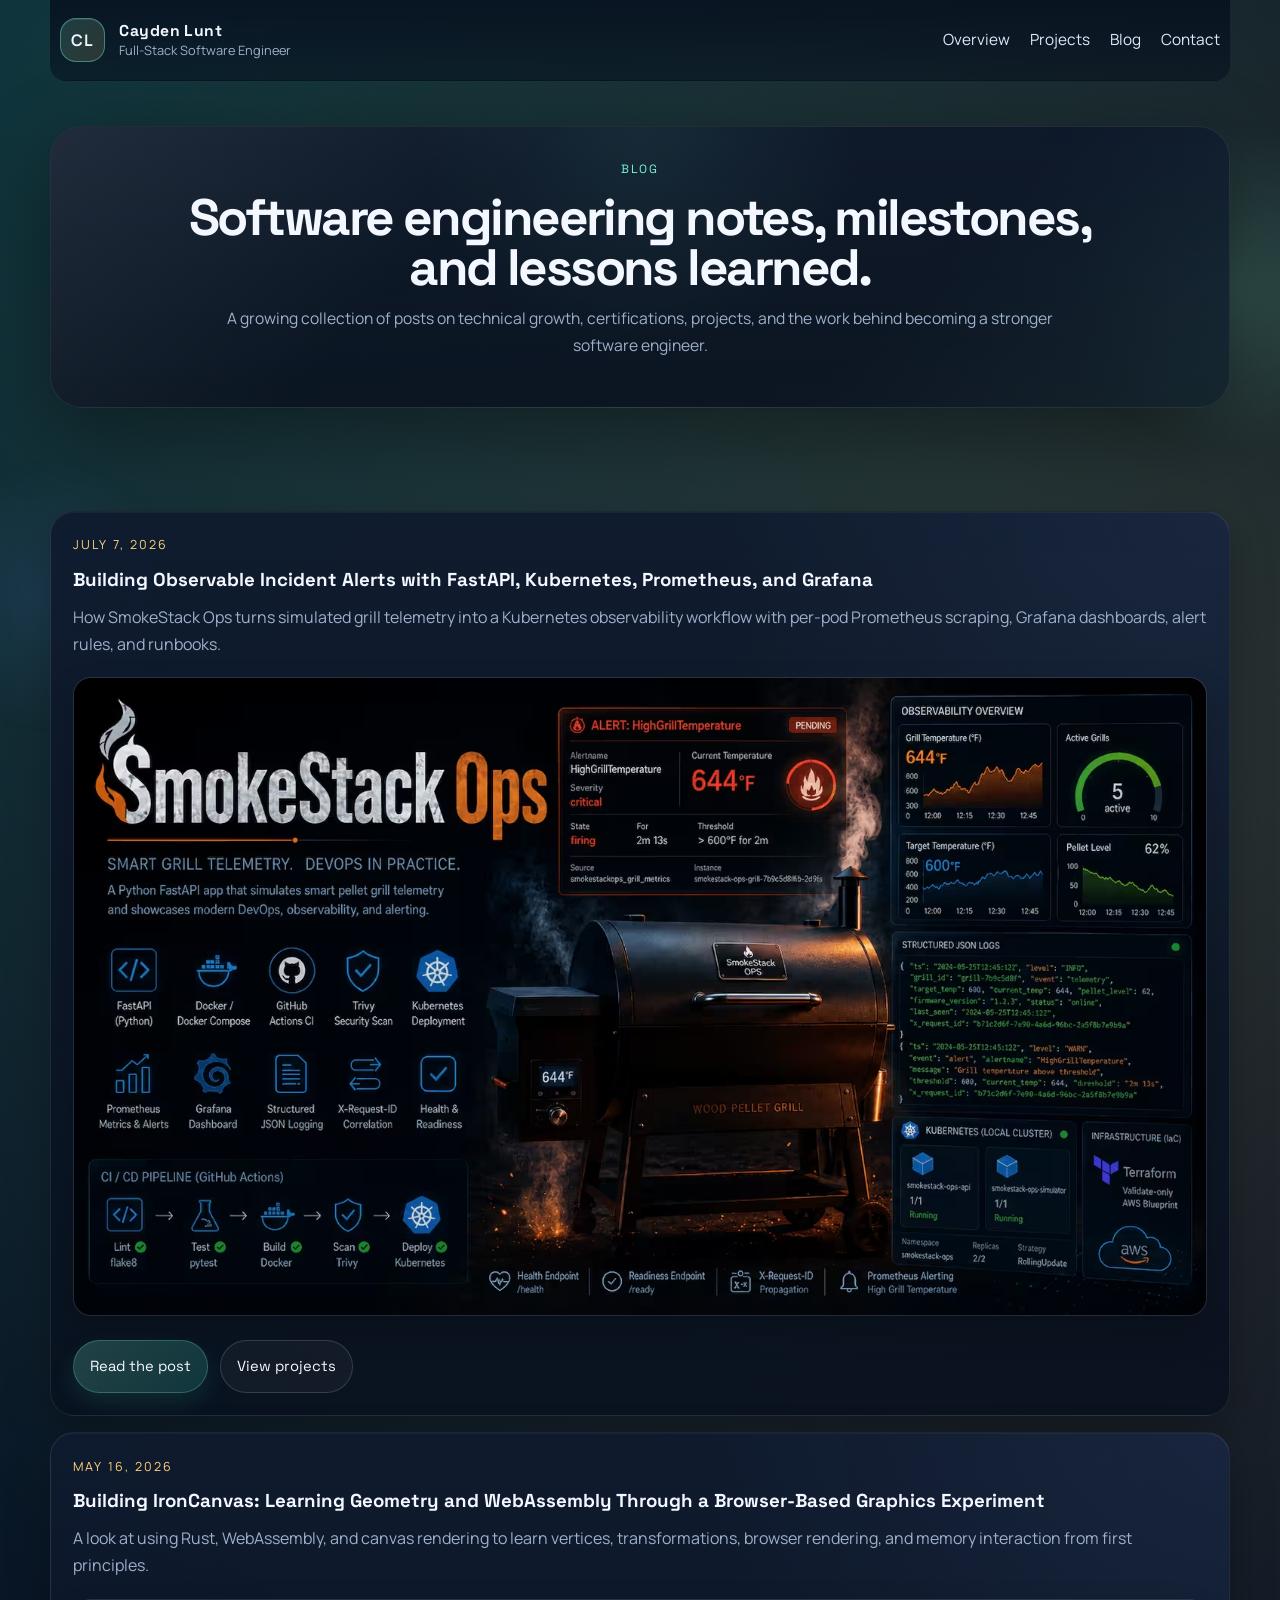
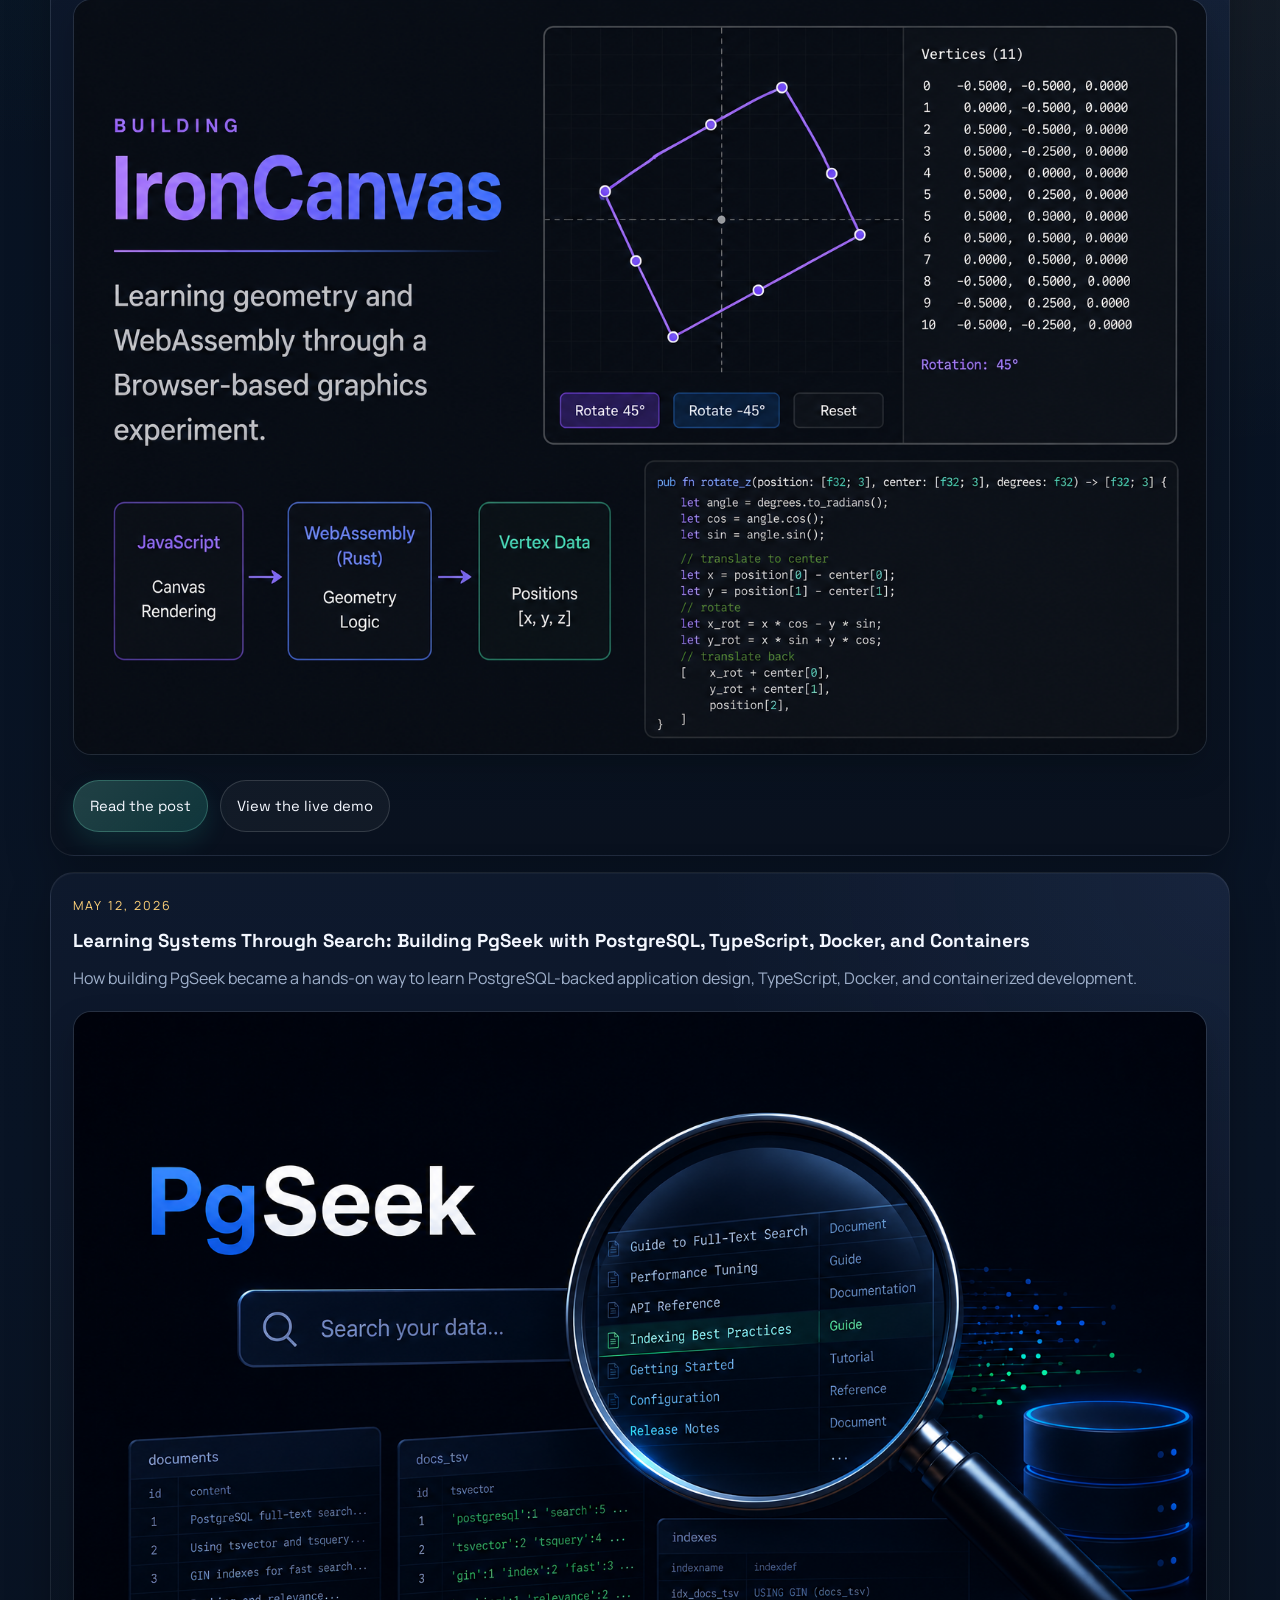
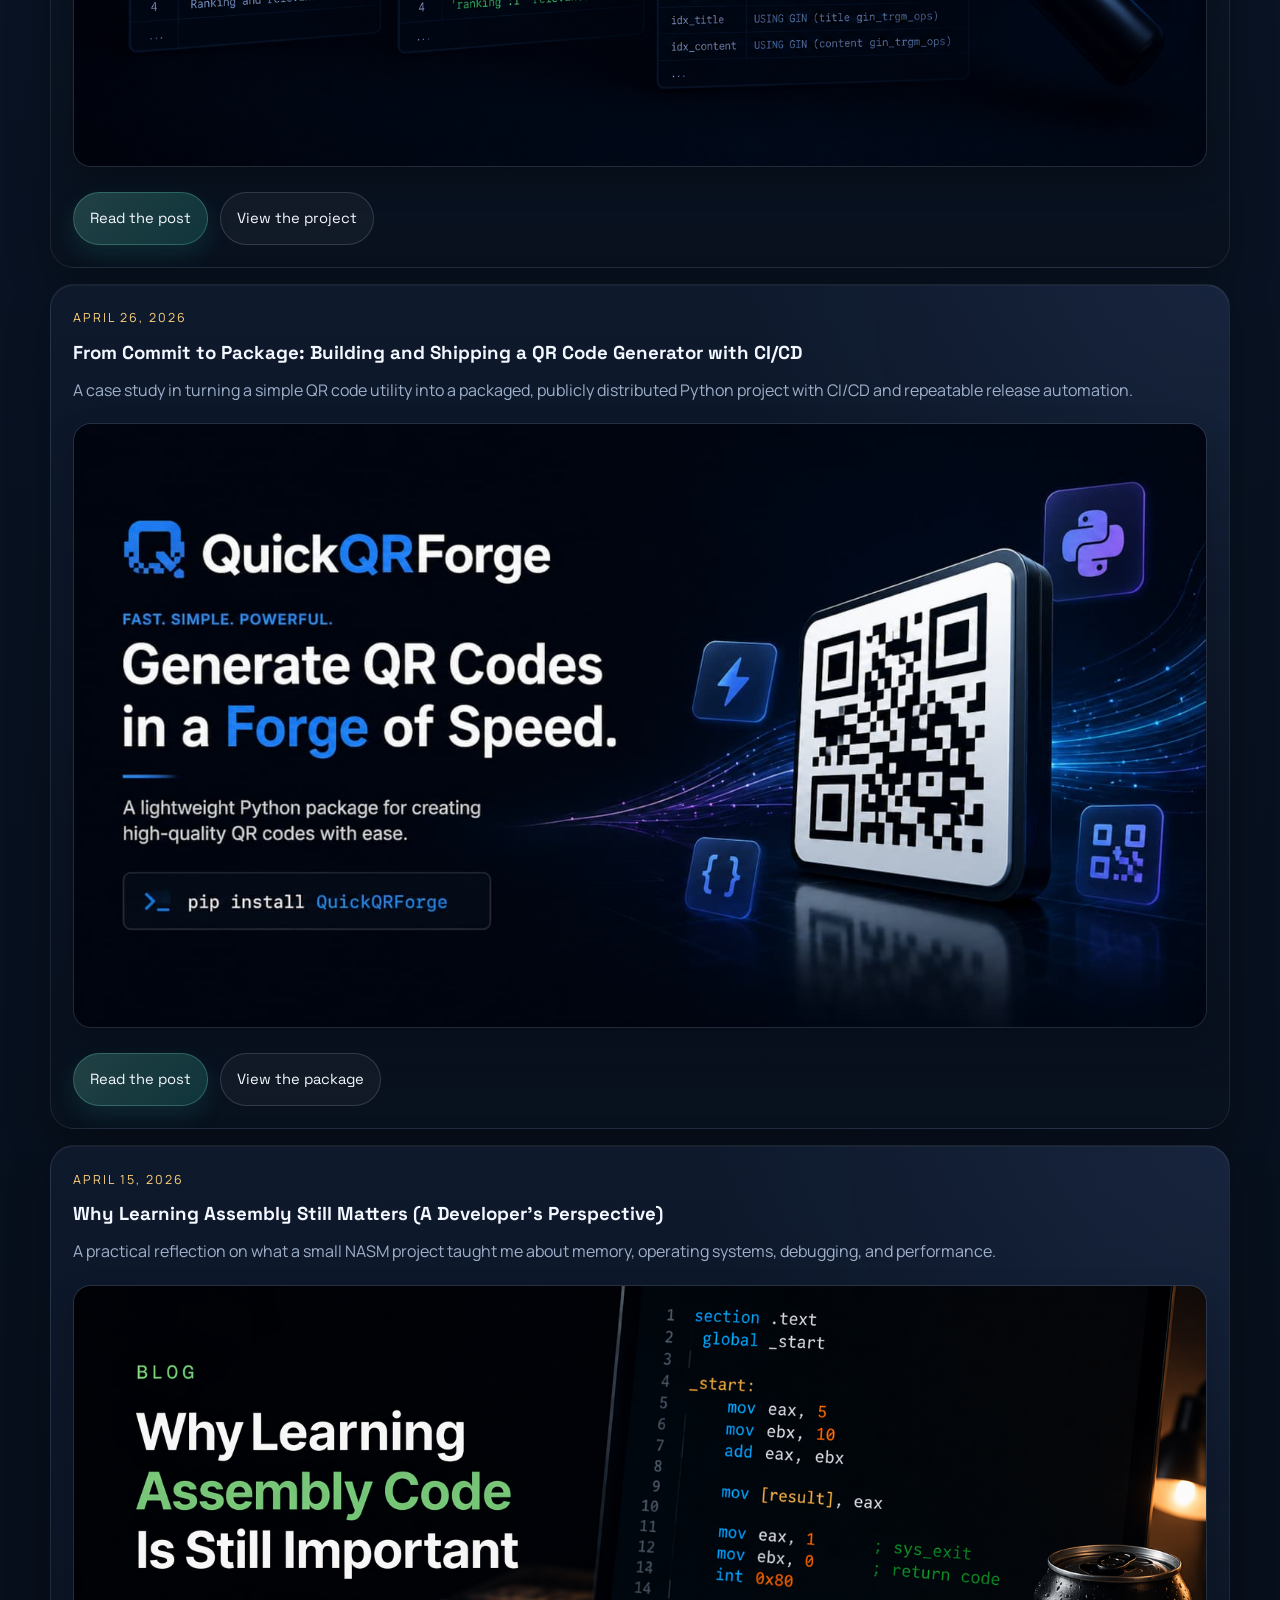
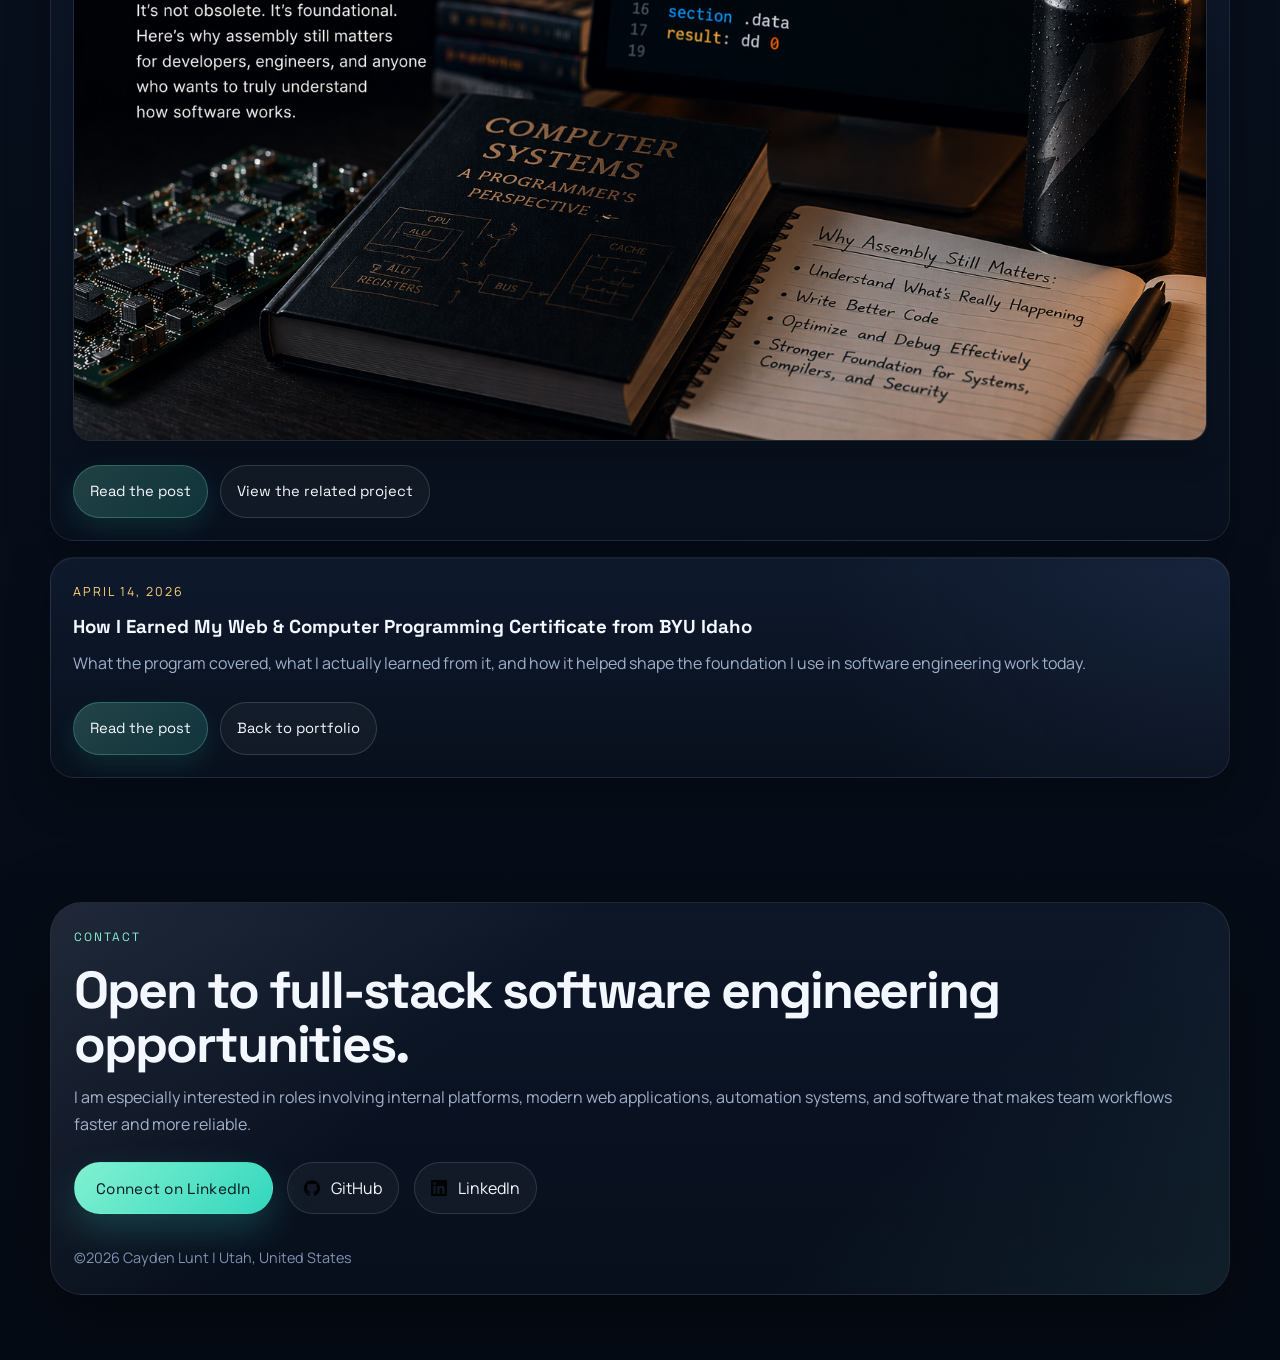
==== commit 0f08d70e: "adding blogpost about smokestack" ====
--- a/blog/index.html
+++ b/blog/index.html
@@ -103,21 +103,20 @@
     <section class="section">
       <div class="blog-list">
         <article class="blog-list-card" data-reveal>
-          <p class="card-kicker">June 1, 2026</p>
-          <h3>Building ArkenDriver: Lessons Learned from Writing a WebDriver Client in Rust</h3>
-          <p>
-            What building a from-scratch Rust browser automation framework taught me about WebDriver protocol design,
-            typed APIs, driver setup, testability, and framework architecture.
-          </p>
-          <div class="blog-card-image">
-            <img src="../images/blog/arkendriver_hero.jpg"
-              alt="ArkenDriver blog preview image for the Rust browser automation lessons learned post" />
-          </div>
-          <p class="project-links">
-            <a class="project-link-button project-link-button-accent"
-              href="building-arkendriver-lessons-learned.html">Read the post</a>
-            <a class="project-link-button" href="https://github.com/Hibob555556/ArkenDriver" target="_blank"
-              rel="noopener">View the project</a>
+          <p class="card-kicker">July 7, 2026</p>
+          <h3>Building Observable Incident Alerts with FastAPI, Kubernetes, Prometheus, and Grafana</h3>
+          <p>
+            How SmokeStack Ops turns simulated grill telemetry into a Kubernetes observability workflow with per-pod
+            Prometheus scraping, Grafana dashboards, alert rules, and runbooks.
+          </p>
+          <div class="blog-card-image">
+            <img src="../images/blog/smokestack_ops_hero.avif"
+              alt="Smokestack Ops blog preview image representing industrial monitoring and observability dashboards" />
+          </div>
+          <p class="project-links">
+            <a class="project-link-button project-link-button-accent"
+              href="building-observable-incident-alerts-fastapi-kubernetes-prometheus-grafana.html">Read the post</a>
+            <a class="project-link-button" href="../index.html#work">View projects</a>
           </p>
         </article>
 
@@ -186,7 +185,7 @@
             and performance.
           </p>
           <div class="blog-card-image">
-            <img src="../images/blog/hero.avif"
+            <img src="../images/blog/Large/hero.png"
               alt="Abstract low-level programming themed image for the Why Learning Assembly Still Matters post" />
           </div>
           <p class="project-links">
--- a/styles/main.css
+++ b/styles/main.css
@@ -1046,6 +1046,210 @@
     color: #dfe8fb;
 }
 
+.arkendriver-demo-shell {
+    max-width: 72rem;
+    margin: 1.2rem auto 0;
+    padding: 1.5rem;
+    border: 1px solid rgba(124, 240, 207, 0.18);
+    border-radius: var(--radius-lg);
+    background:
+        radial-gradient(circle at top right, rgba(124, 240, 207, 0.13), transparent 28%),
+        linear-gradient(180deg, rgba(20, 33, 58, 0.95), rgba(9, 16, 30, 0.94));
+    box-shadow: 0 28px 70px rgba(0, 0, 0, 0.32);
+}
+
+.arkendriver-demo-header,
+.arkendriver-demo-actions,
+.arkendriver-demo-grid,
+.arkendriver-timeline {
+    display: grid;
+    gap: 1rem;
+}
+
+.arkendriver-demo-header {
+    margin-bottom: 1rem;
+}
+
+.arkendriver-demo-header h2 {
+    margin-bottom: 0;
+    font-size: clamp(1.75rem, 4vw, 2.7rem);
+    line-height: 1.05;
+}
+
+.arkendriver-demo-actions {
+    grid-template-columns: repeat(3, minmax(0, 1fr));
+}
+
+.arkendriver-demo-actions button {
+    width: 100%;
+    justify-content: center;
+    cursor: pointer;
+}
+
+.arkendriver-browser,
+.demo-panel {
+    overflow: hidden;
+    border: 1px solid rgba(255, 255, 255, 0.08);
+    border-radius: var(--radius-lg);
+    background: rgba(7, 17, 31, 0.84);
+}
+
+.browser-chrome {
+    display: grid;
+    grid-template-columns: 0.7rem 0.7rem 0.7rem minmax(0, 1fr);
+    align-items: center;
+    gap: 0.45rem;
+    padding: 0.8rem;
+    border-bottom: 1px solid rgba(255, 255, 255, 0.08);
+}
+
+.browser-chrome span {
+    width: 0.7rem;
+    height: 0.7rem;
+    border-radius: 999px;
+    background: rgba(124, 240, 207, 0.65);
+}
+
+.browser-chrome span:nth-child(2) {
+    background: rgba(129, 168, 255, 0.75);
+}
+
+.browser-chrome span:nth-child(3) {
+    background: rgba(255, 255, 255, 0.45);
+}
+
+.browser-chrome div {
+    min-width: 0;
+    padding: 0.45rem 0.7rem;
+    overflow: hidden;
+    border: 1px solid rgba(255, 255, 255, 0.08);
+    border-radius: 999px;
+    color: var(--muted);
+    font-size: 0.82rem;
+    text-overflow: ellipsis;
+    white-space: nowrap;
+}
+
+.browser-page {
+    min-height: 22rem;
+    padding: 1.25rem;
+    background:
+        linear-gradient(135deg, rgba(255, 255, 255, 0.05), transparent 45%),
+        rgba(255, 255, 255, 0.02);
+}
+
+.browser-kicker {
+    margin-bottom: 0.35rem;
+    color: var(--accent);
+    font-size: 0.8rem;
+    font-weight: 800;
+    text-transform: uppercase;
+}
+
+.browser-page h3 {
+    margin-bottom: 1rem;
+    color: #fbfdff;
+    font-size: 1.55rem;
+}
+
+.browser-page label {
+    display: block;
+    margin-bottom: 0.45rem;
+    color: #dce6fb;
+    font-weight: 700;
+}
+
+.browser-page input {
+    width: 100%;
+    min-height: 3rem;
+    padding: 0.7rem 0.8rem;
+    border: 1px solid rgba(255, 255, 255, 0.13);
+    border-radius: var(--radius-md);
+    background: rgba(255, 255, 255, 0.07);
+    color: #f7fbff;
+    font: inherit;
+}
+
+.browser-page[data-demo-state="found"] input,
+.browser-page[data-demo-state="filled"] input {
+    border-color: rgba(124, 240, 207, 0.55);
+    box-shadow: 0 0 0 3px rgba(124, 240, 207, 0.12);
+}
+
+.browser-page button {
+    width: 100%;
+    min-height: 3rem;
+    margin-top: 0.9rem;
+    border: 0;
+    border-radius: var(--radius-md);
+    background: linear-gradient(135deg, var(--accent), #9fb7ff);
+    color: #07111f;
+    font-weight: 900;
+}
+
+.browser-page[data-demo-state="clicked"] button {
+    background: linear-gradient(135deg, #dfffea, var(--accent));
+}
+
+.browser-status {
+    min-height: 3rem;
+    margin-top: 1rem;
+    padding: 0.85rem;
+    border-left: 3px solid rgba(124, 240, 207, 0.55);
+    border-radius: 0 var(--radius-md) var(--radius-md) 0;
+    background: rgba(124, 240, 207, 0.08);
+    color: #dce6fb;
+}
+
+.arkendriver-panels {
+    display: grid;
+    gap: 1rem;
+}
+
+.demo-panel pre {
+    min-height: 9.5rem;
+    margin: 0;
+    padding: 1rem;
+    overflow-x: auto;
+}
+
+.demo-panel code {
+    display: block;
+    color: #e9f4ff;
+    font-family: "Consolas", "SFMono-Regular", "Liberation Mono", monospace;
+    font-size: 0.9rem;
+    line-height: 1.5;
+    white-space: pre;
+}
+
+.arkendriver-timeline {
+    grid-template-columns: repeat(2, minmax(0, 1fr));
+    margin: 1rem 0 0;
+    padding: 0;
+    list-style: none;
+}
+
+.arkendriver-timeline li {
+    min-height: 2.85rem;
+    padding: 0.7rem 0.8rem;
+    border: 1px solid rgba(255, 255, 255, 0.08);
+    border-radius: var(--radius-md);
+    background: rgba(255, 255, 255, 0.04);
+    color: var(--muted);
+    font-weight: 800;
+    cursor: pointer;
+}
+
+.arkendriver-timeline li.is-complete {
+    color: #dce6fb;
+    border-color: rgba(124, 240, 207, 0.18);
+}
+
+.arkendriver-timeline li.is-active {
+    color: #07111f;
+    background: var(--accent);
+}
+
 .certification-panel {
     display: grid;
     gap: 1.5rem;
@@ -1439,9 +1643,15 @@
     }
 
     .project-article-shell,
-    .code-showcase {
+    .code-showcase,
+    .arkendriver-demo-shell {
         padding: 1.4rem;
         border-radius: 26px;
+    }
+
+    .arkendriver-demo-actions,
+    .arkendriver-timeline {
+        grid-template-columns: 1fr;
     }
 
     .code-block-label {
--- a/styles/large.css
+++ b/styles/large.css
@@ -42,6 +42,24 @@
         grid-template-columns: repeat(2, minmax(0, 1fr));
     }
 
+    .arkendriver-demo-header {
+        grid-template-columns: minmax(0, 1fr) auto;
+        align-items: end;
+    }
+
+    .arkendriver-demo-actions {
+        width: min(28rem, 100%);
+    }
+
+    .arkendriver-demo-grid {
+        grid-template-columns: minmax(19rem, 0.9fr) minmax(0, 1.1fr);
+        align-items: stretch;
+    }
+
+    .arkendriver-timeline {
+        grid-template-columns: repeat(6, minmax(0, 1fr));
+    }
+
     .overview-notes {
         grid-template-columns: repeat(3, minmax(0, 1fr));
     }
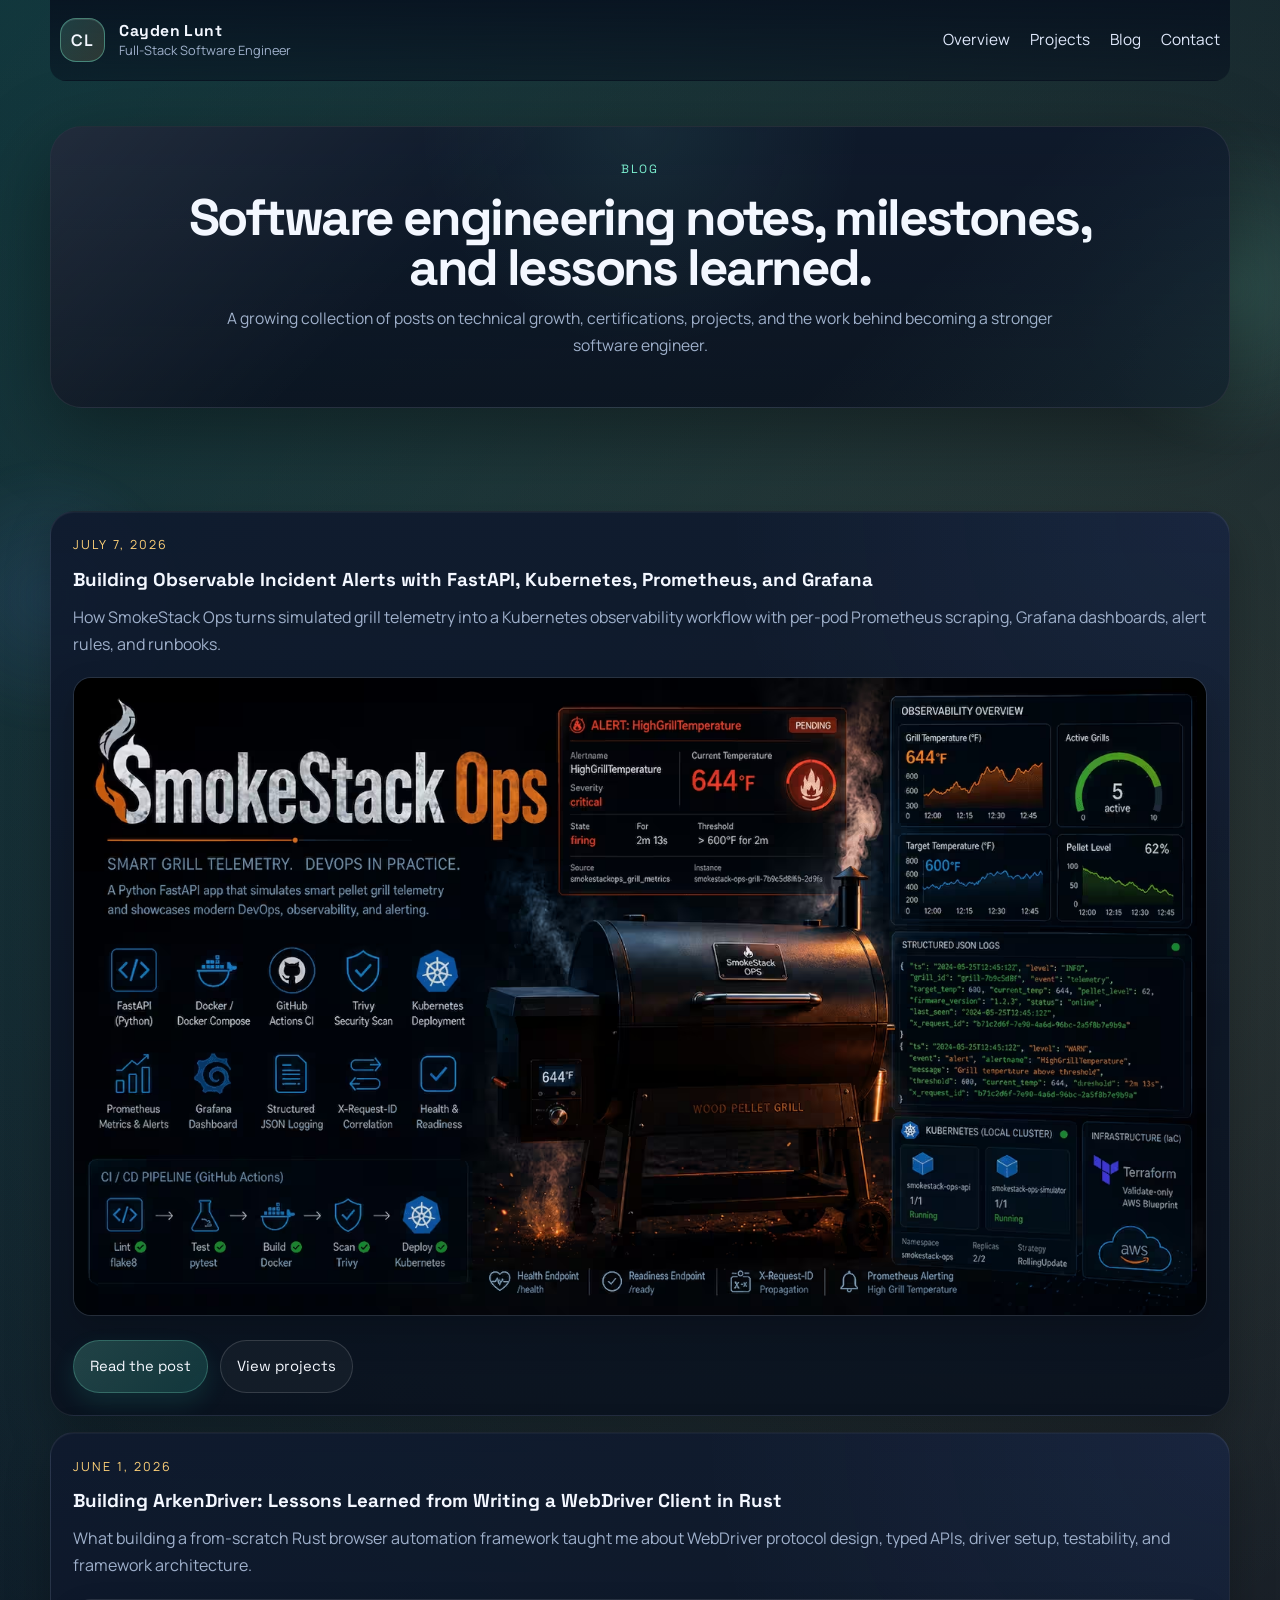
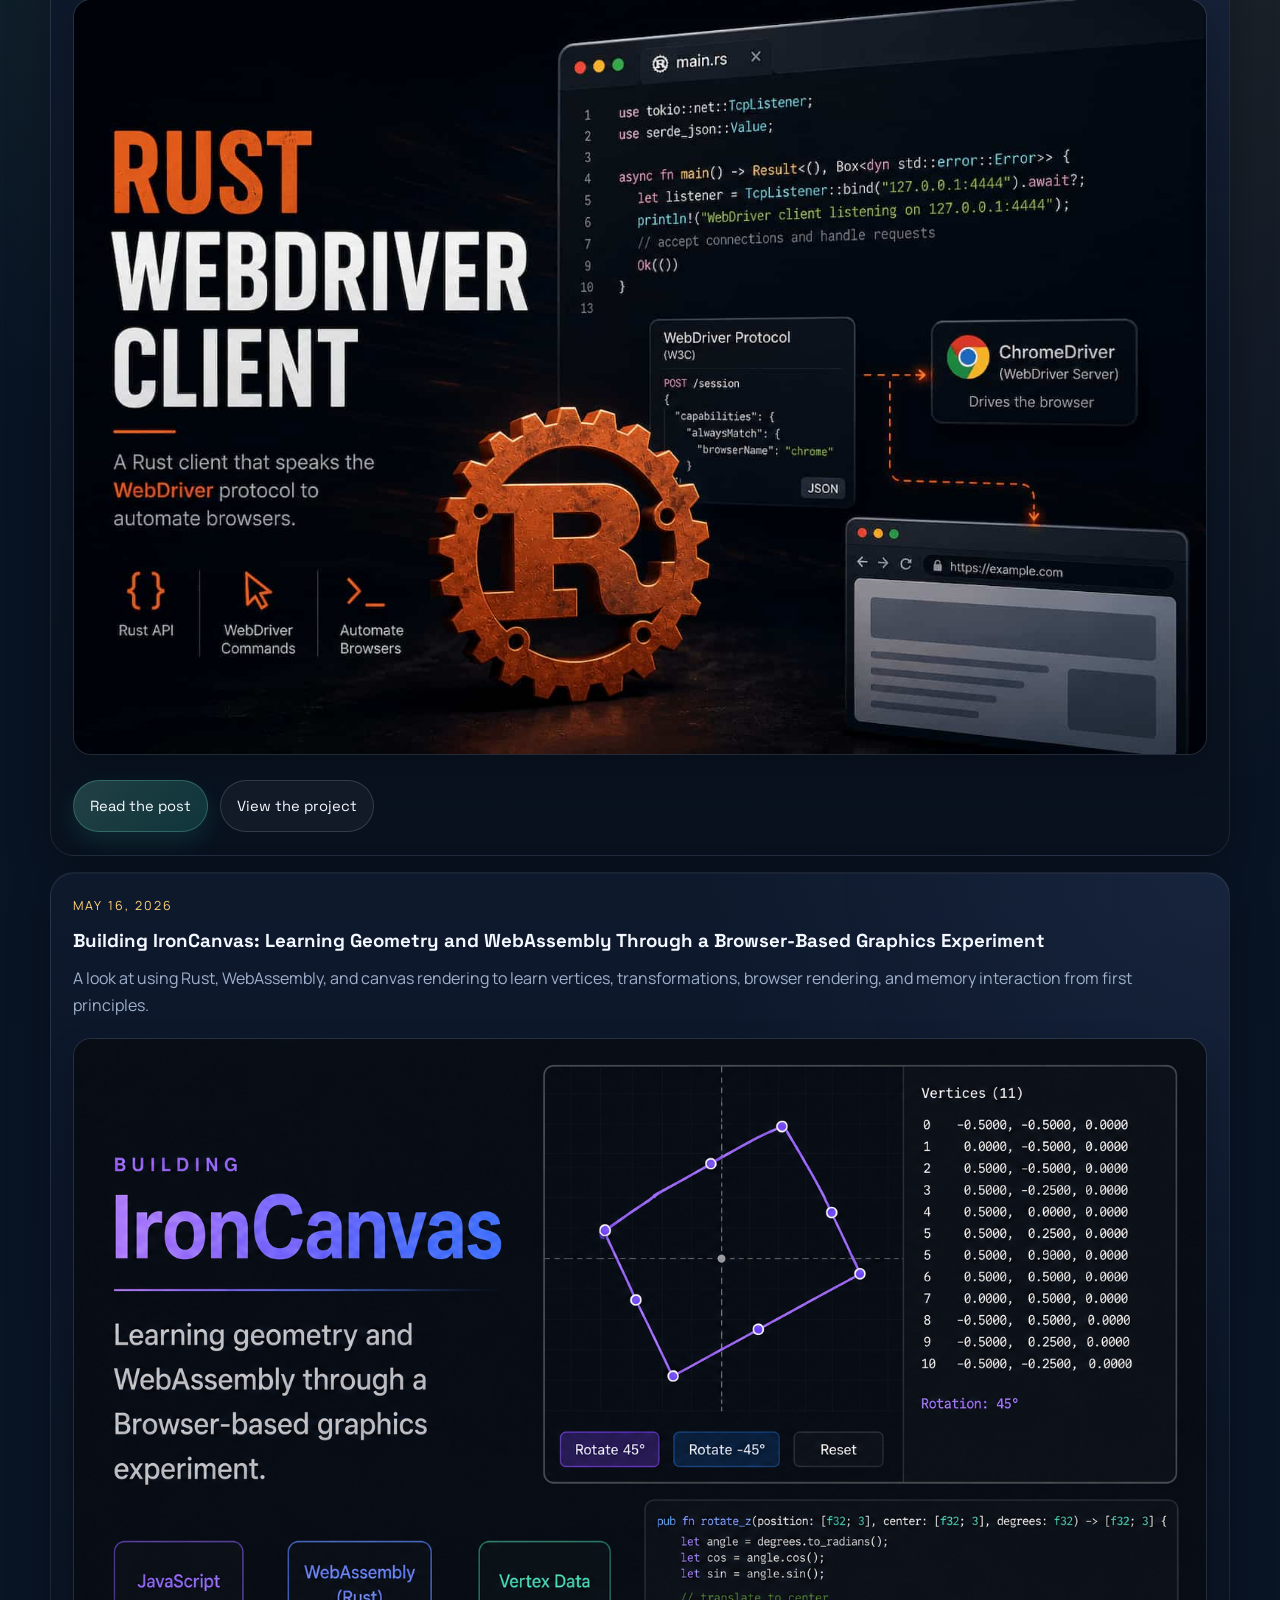
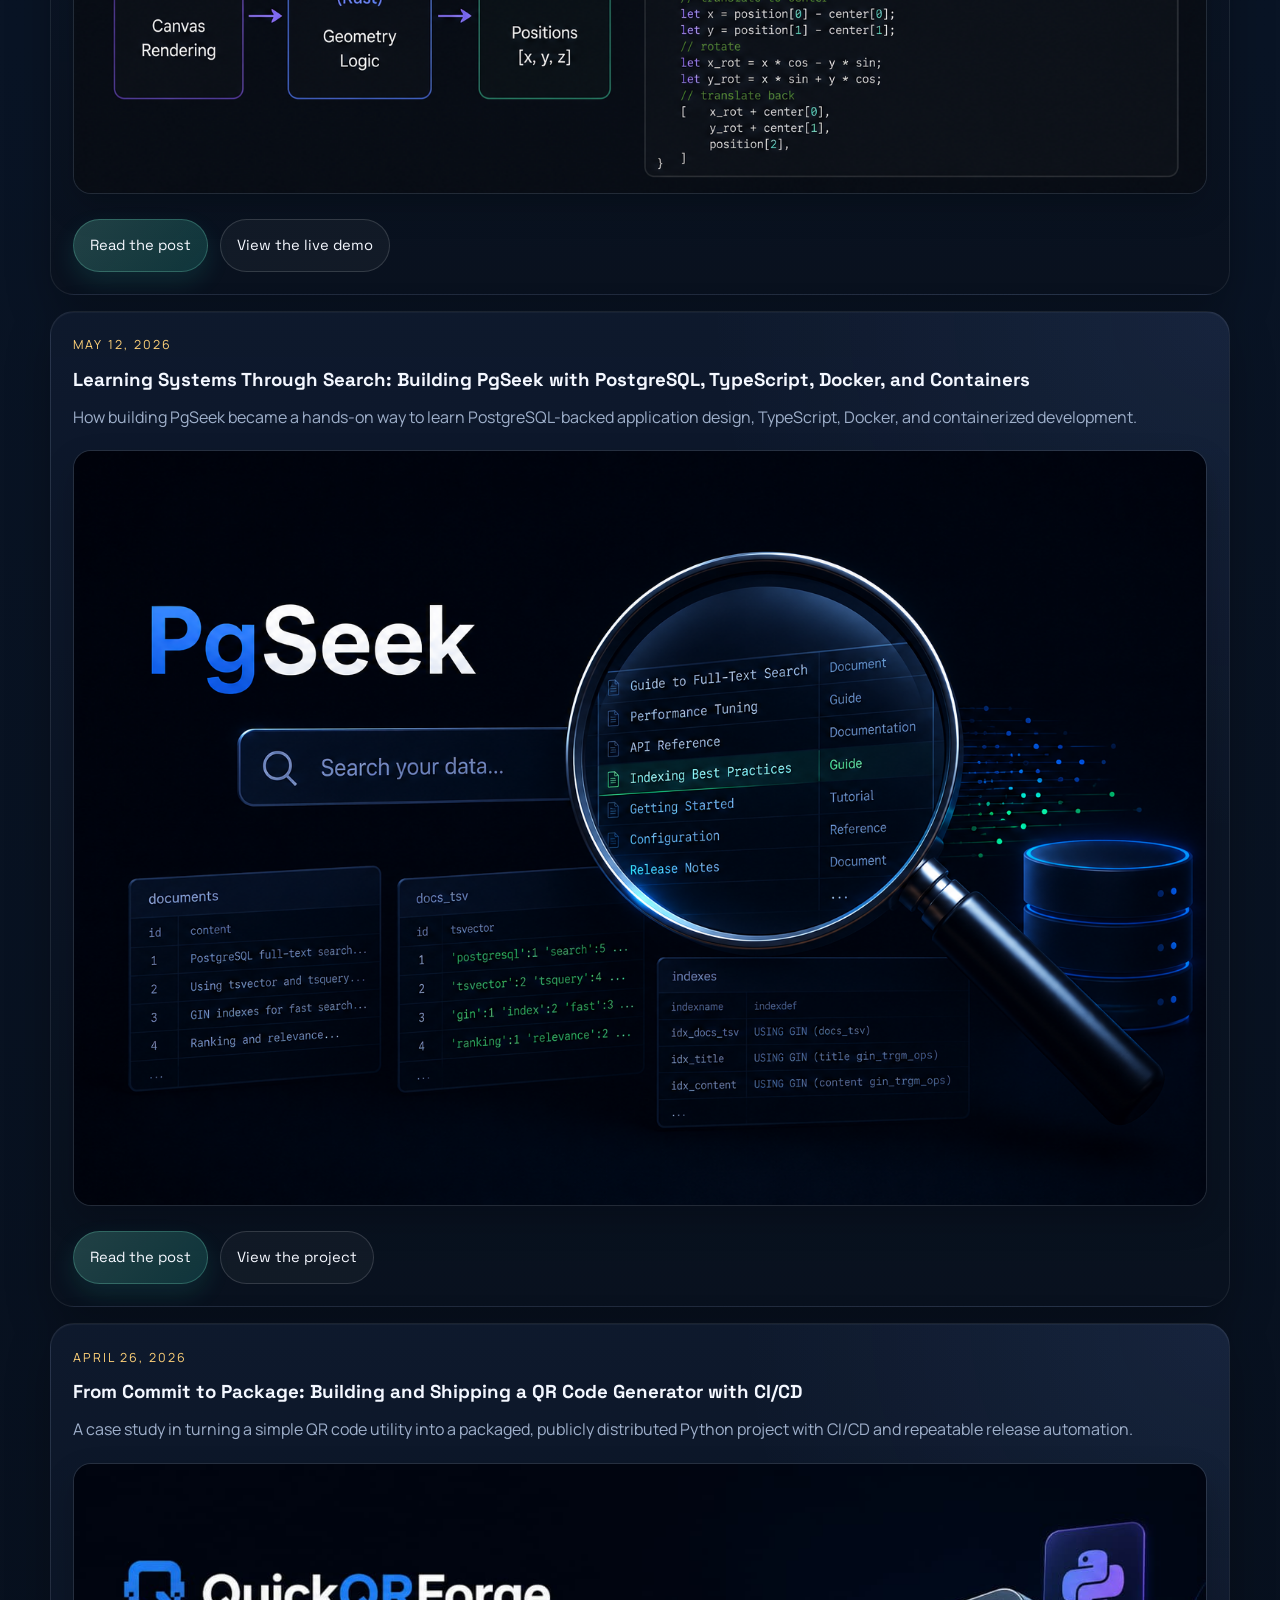
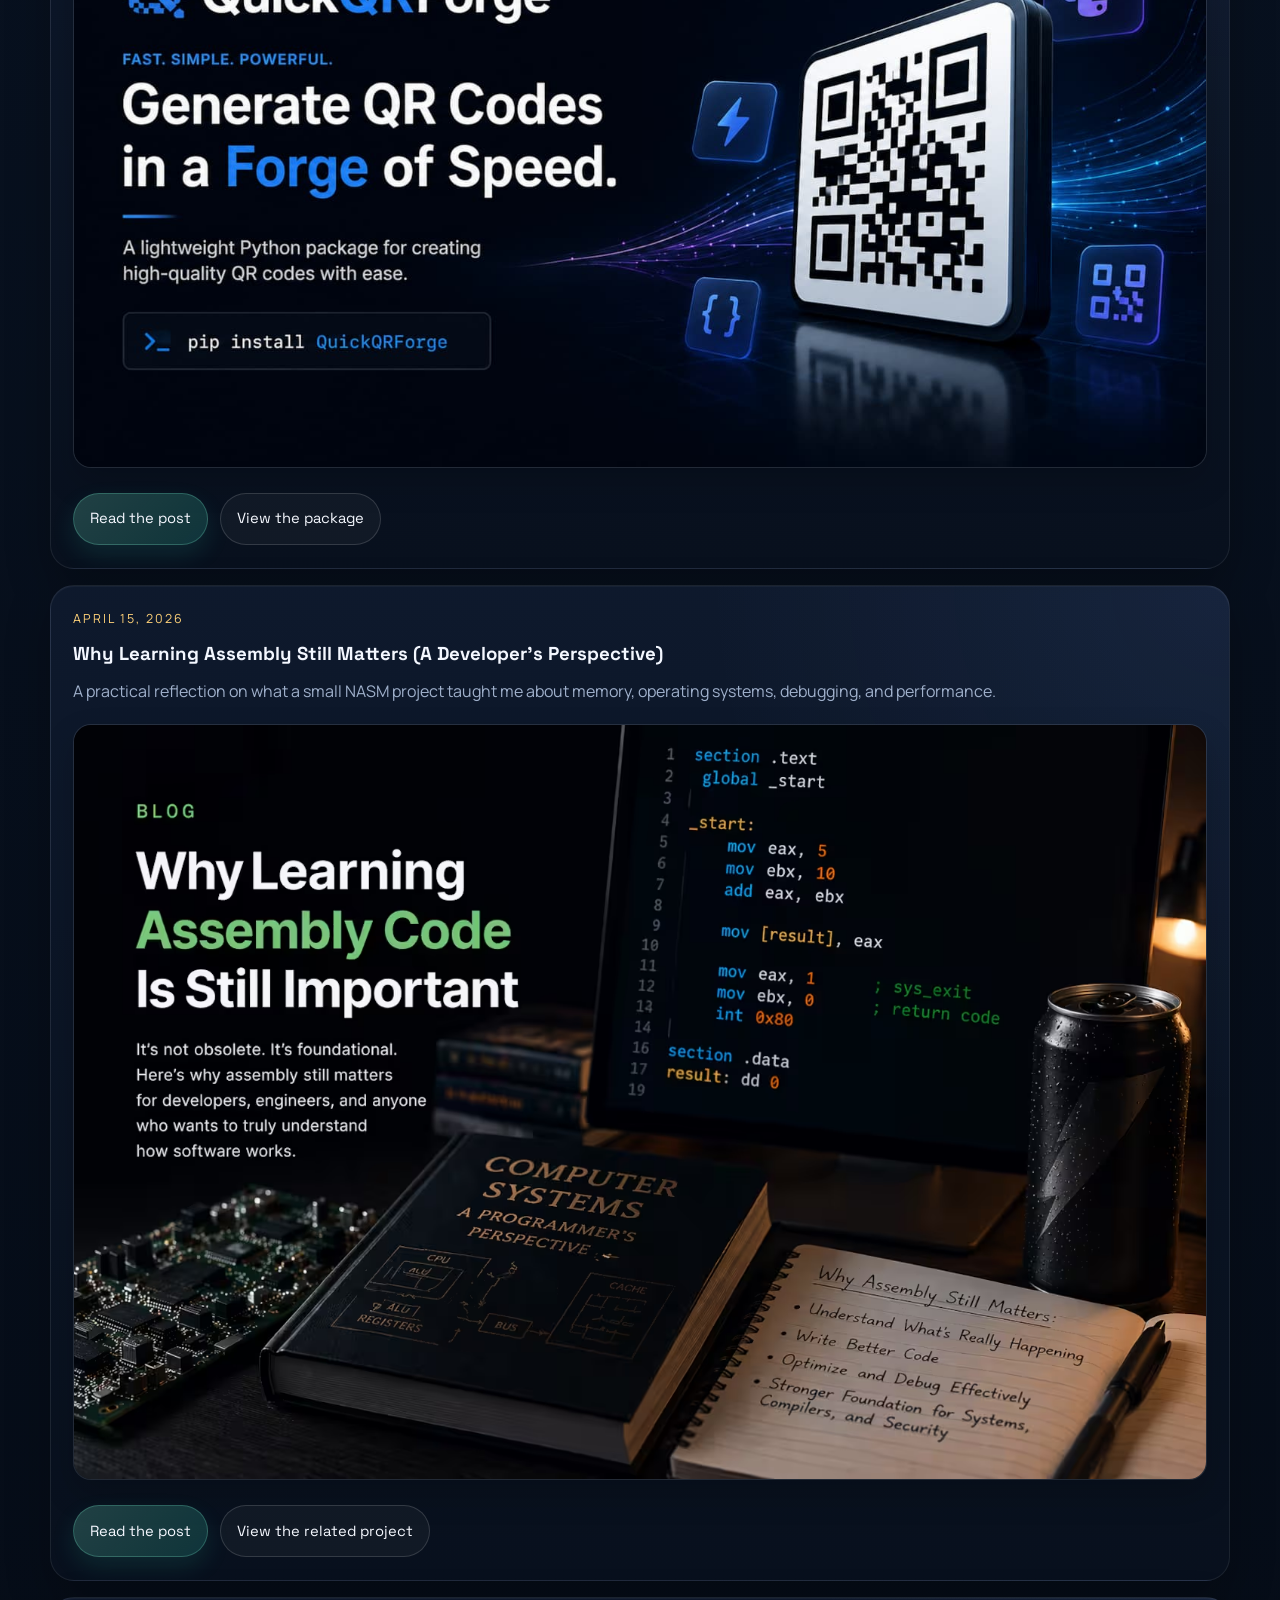
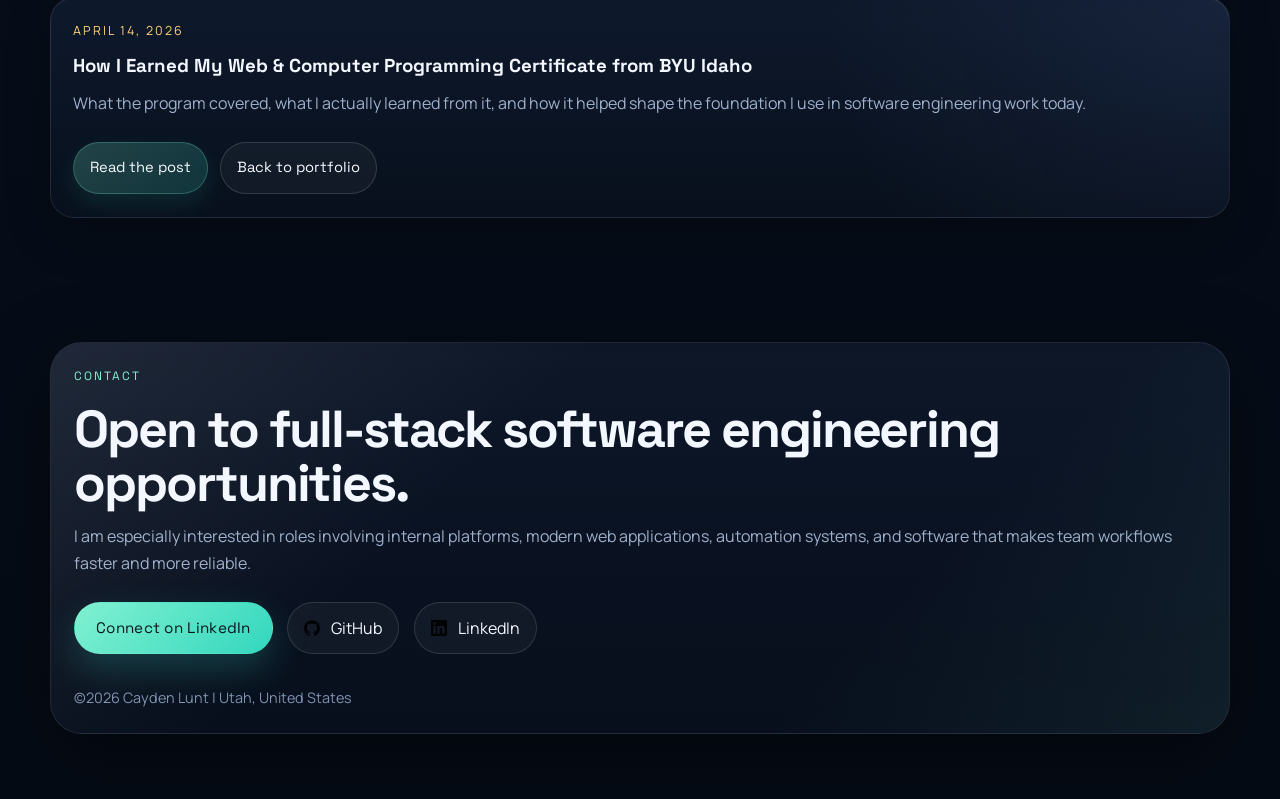
==== commit bc83bec0: "updating with new blog post and fixing merge conflicts" ====
--- a/blog/index.html
+++ b/blog/index.html
@@ -121,6 +121,25 @@
         </article>
 
         <article class="blog-list-card" data-reveal>
+          <p class="card-kicker">June 1, 2026</p>
+          <h3>Building ArkenDriver: Lessons Learned from Writing a WebDriver Client in Rust</h3>
+          <p>
+            What building a from-scratch Rust browser automation framework taught me about WebDriver protocol design,
+            typed APIs, driver setup, testability, and framework architecture.
+          </p>
+          <div class="blog-card-image">
+            <img src="../images/blog/arkendriver_hero.jpg"
+              alt="ArkenDriver blog preview image for the Rust browser automation lessons learned post" />
+          </div>
+          <p class="project-links">
+            <a class="project-link-button project-link-button-accent"
+              href="building-arkendriver-lessons-learned.html">Read the post</a>
+            <a class="project-link-button" href="https://github.com/Hibob555556/ArkenDriver" target="_blank"
+              rel="noopener">View the project</a>
+          </p>
+        </article>
+
+        <article class="blog-list-card" data-reveal>
           <p class="card-kicker">May 16, 2026</p>
           <h3>Building IronCanvas: Learning Geometry and WebAssembly Through a Browser-Based Graphics Experiment</h3>
           <p>
@@ -185,7 +204,7 @@
             and performance.
           </p>
           <div class="blog-card-image">
-            <img src="../images/blog/Large/hero.png"
+            <img src="../images/blog/hero.avif"
               alt="Abstract low-level programming themed image for the Why Learning Assembly Still Matters post" />
           </div>
           <p class="project-links">
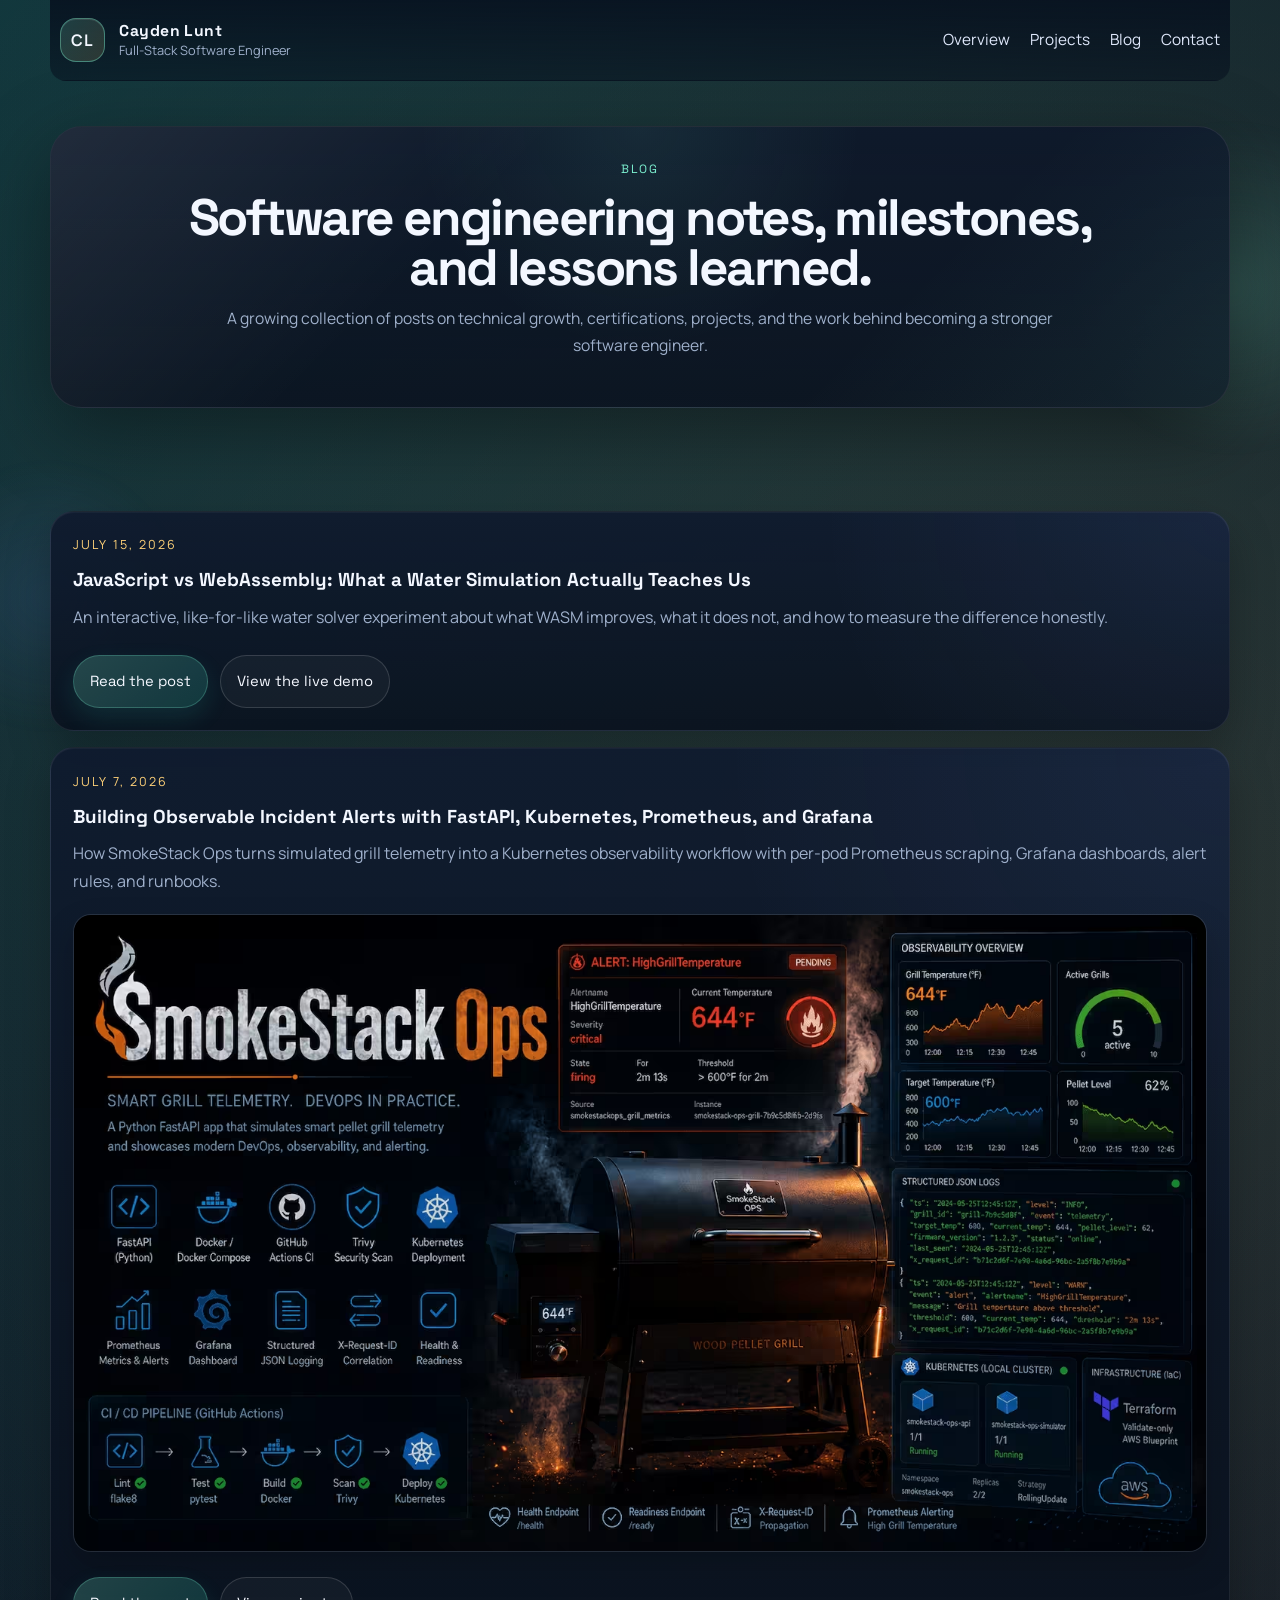
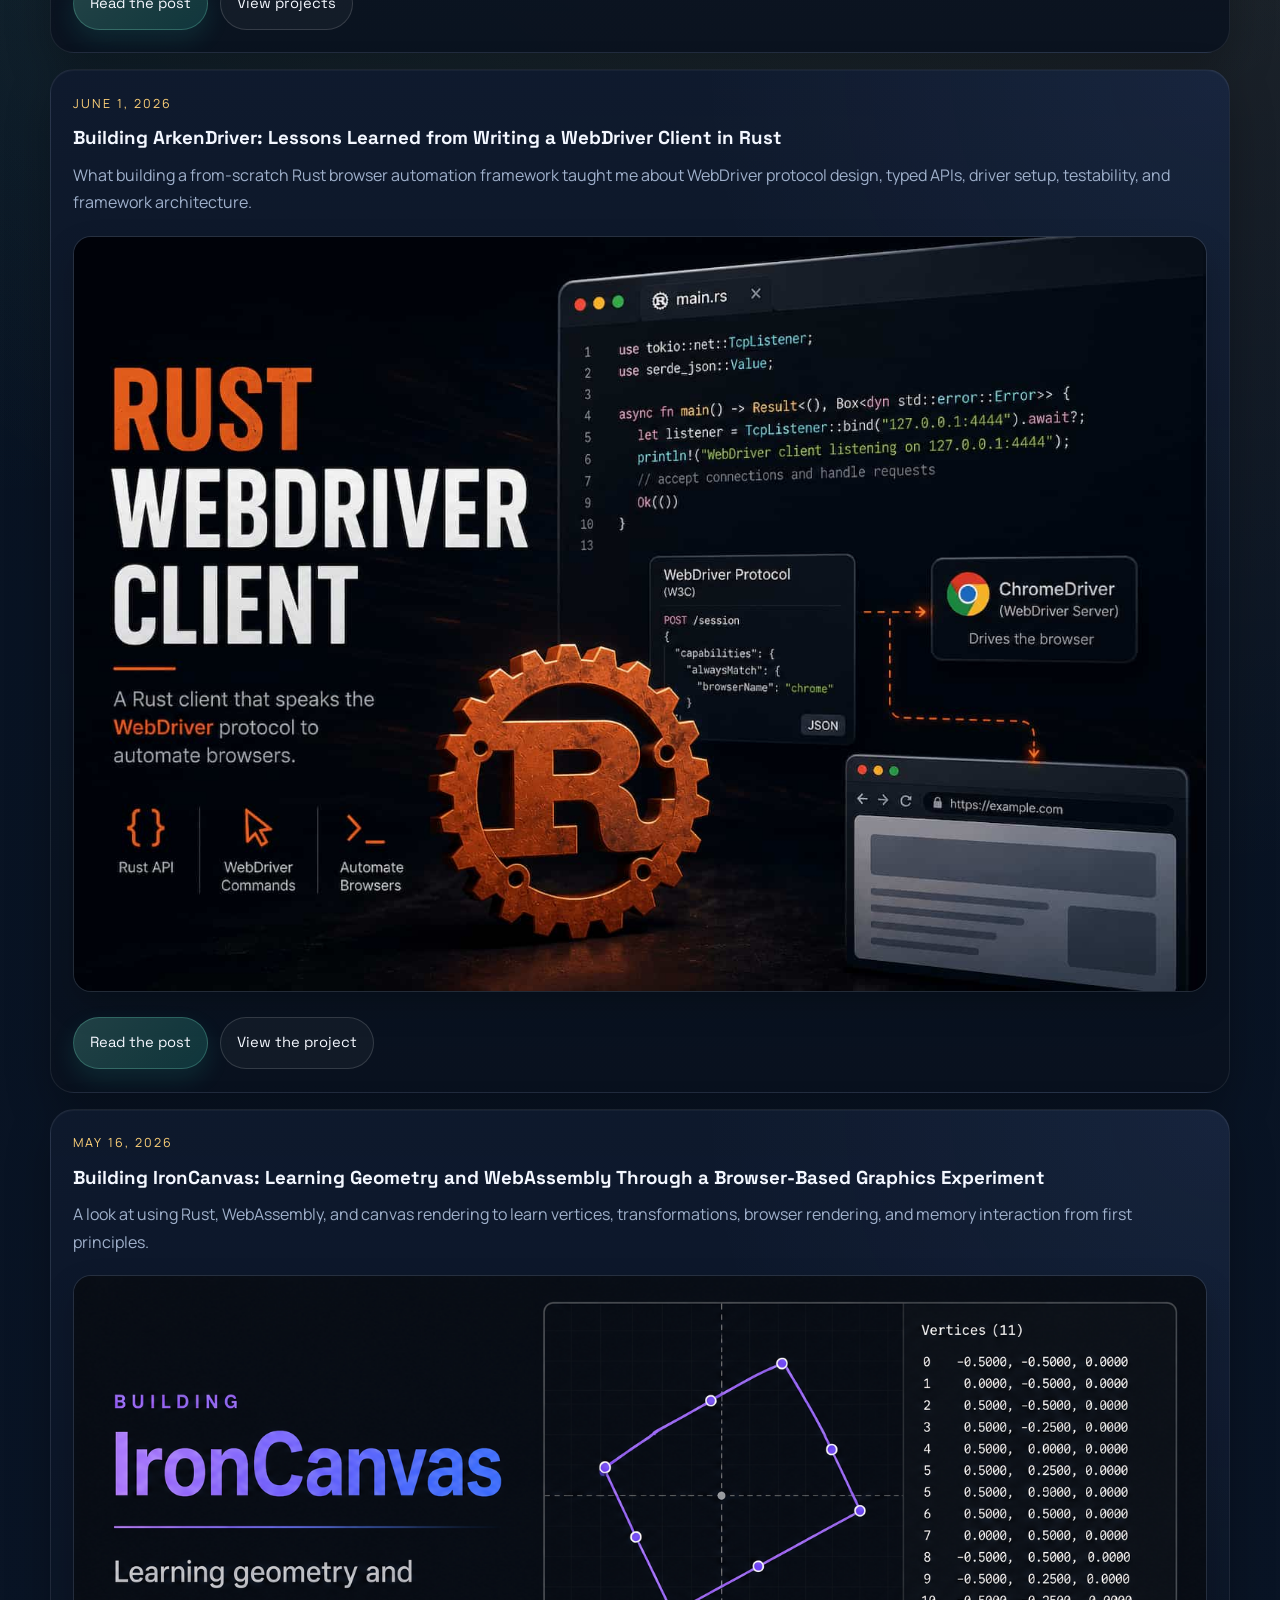
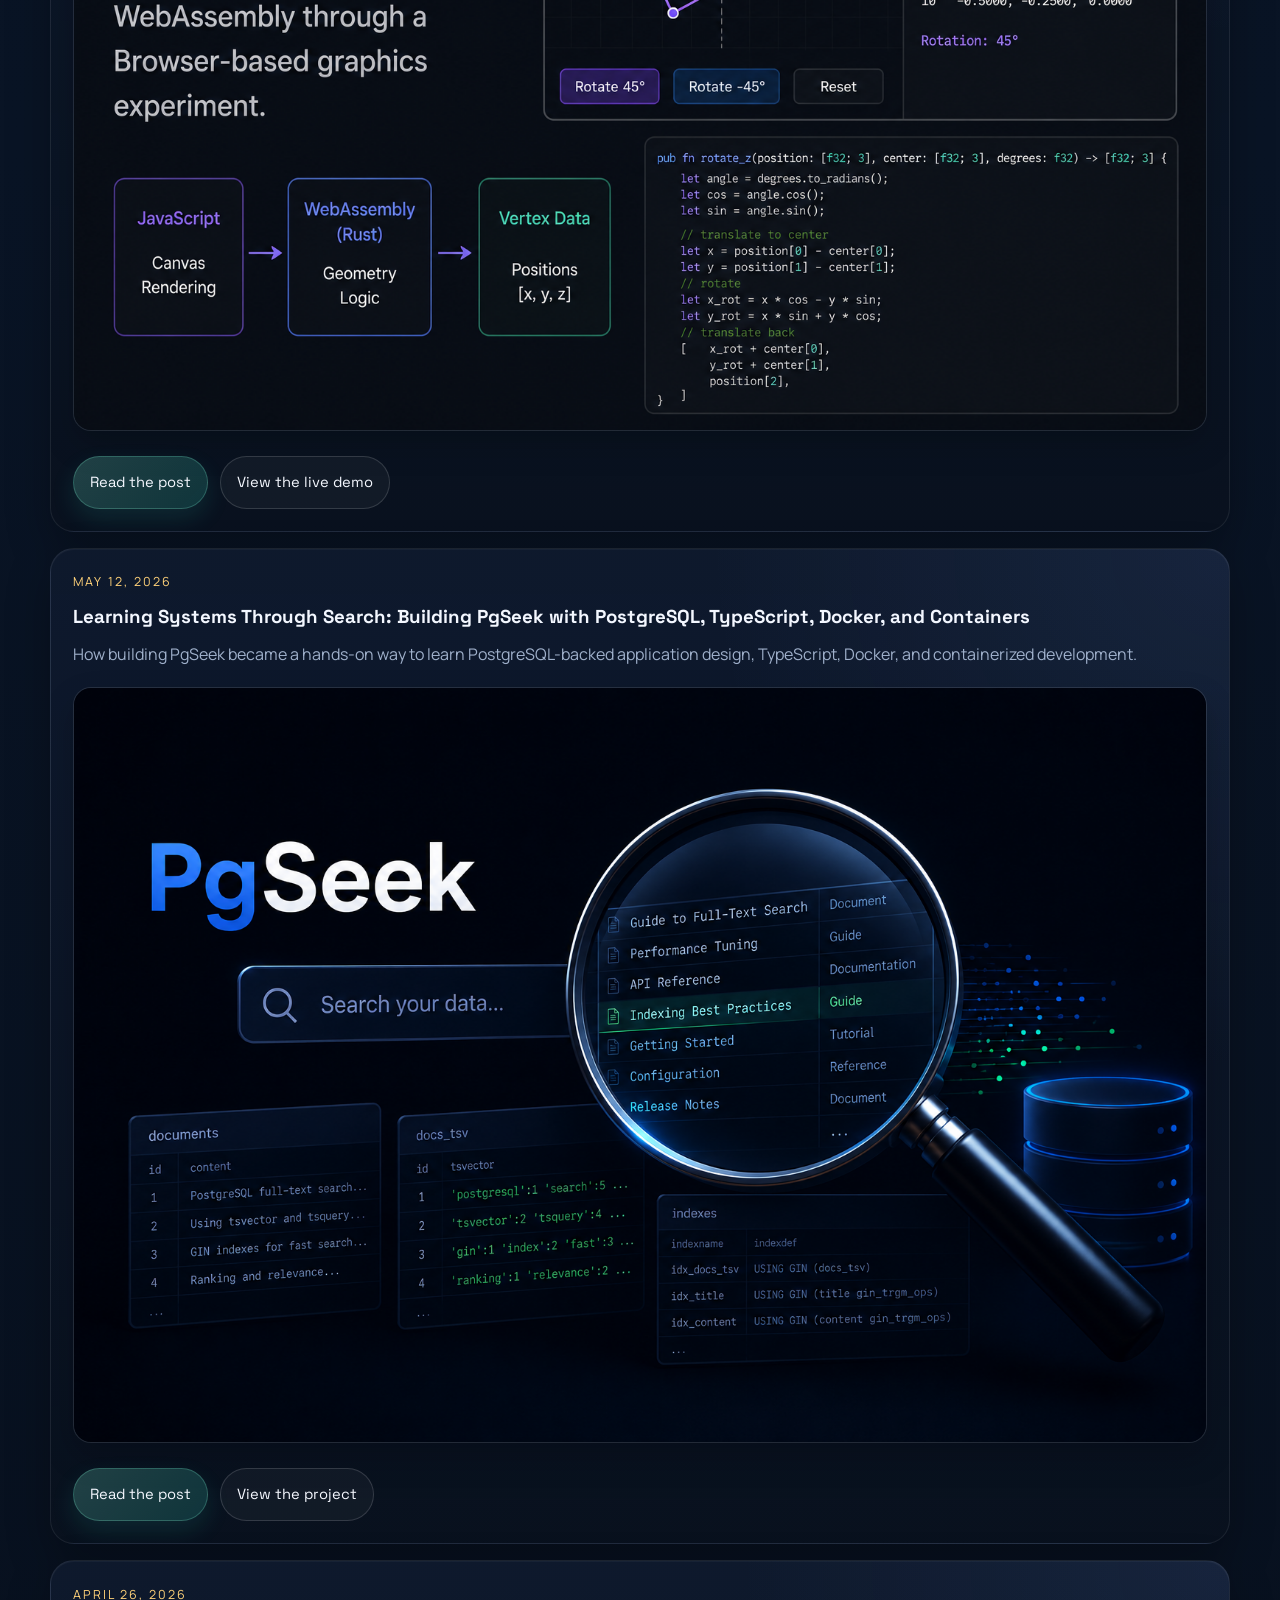
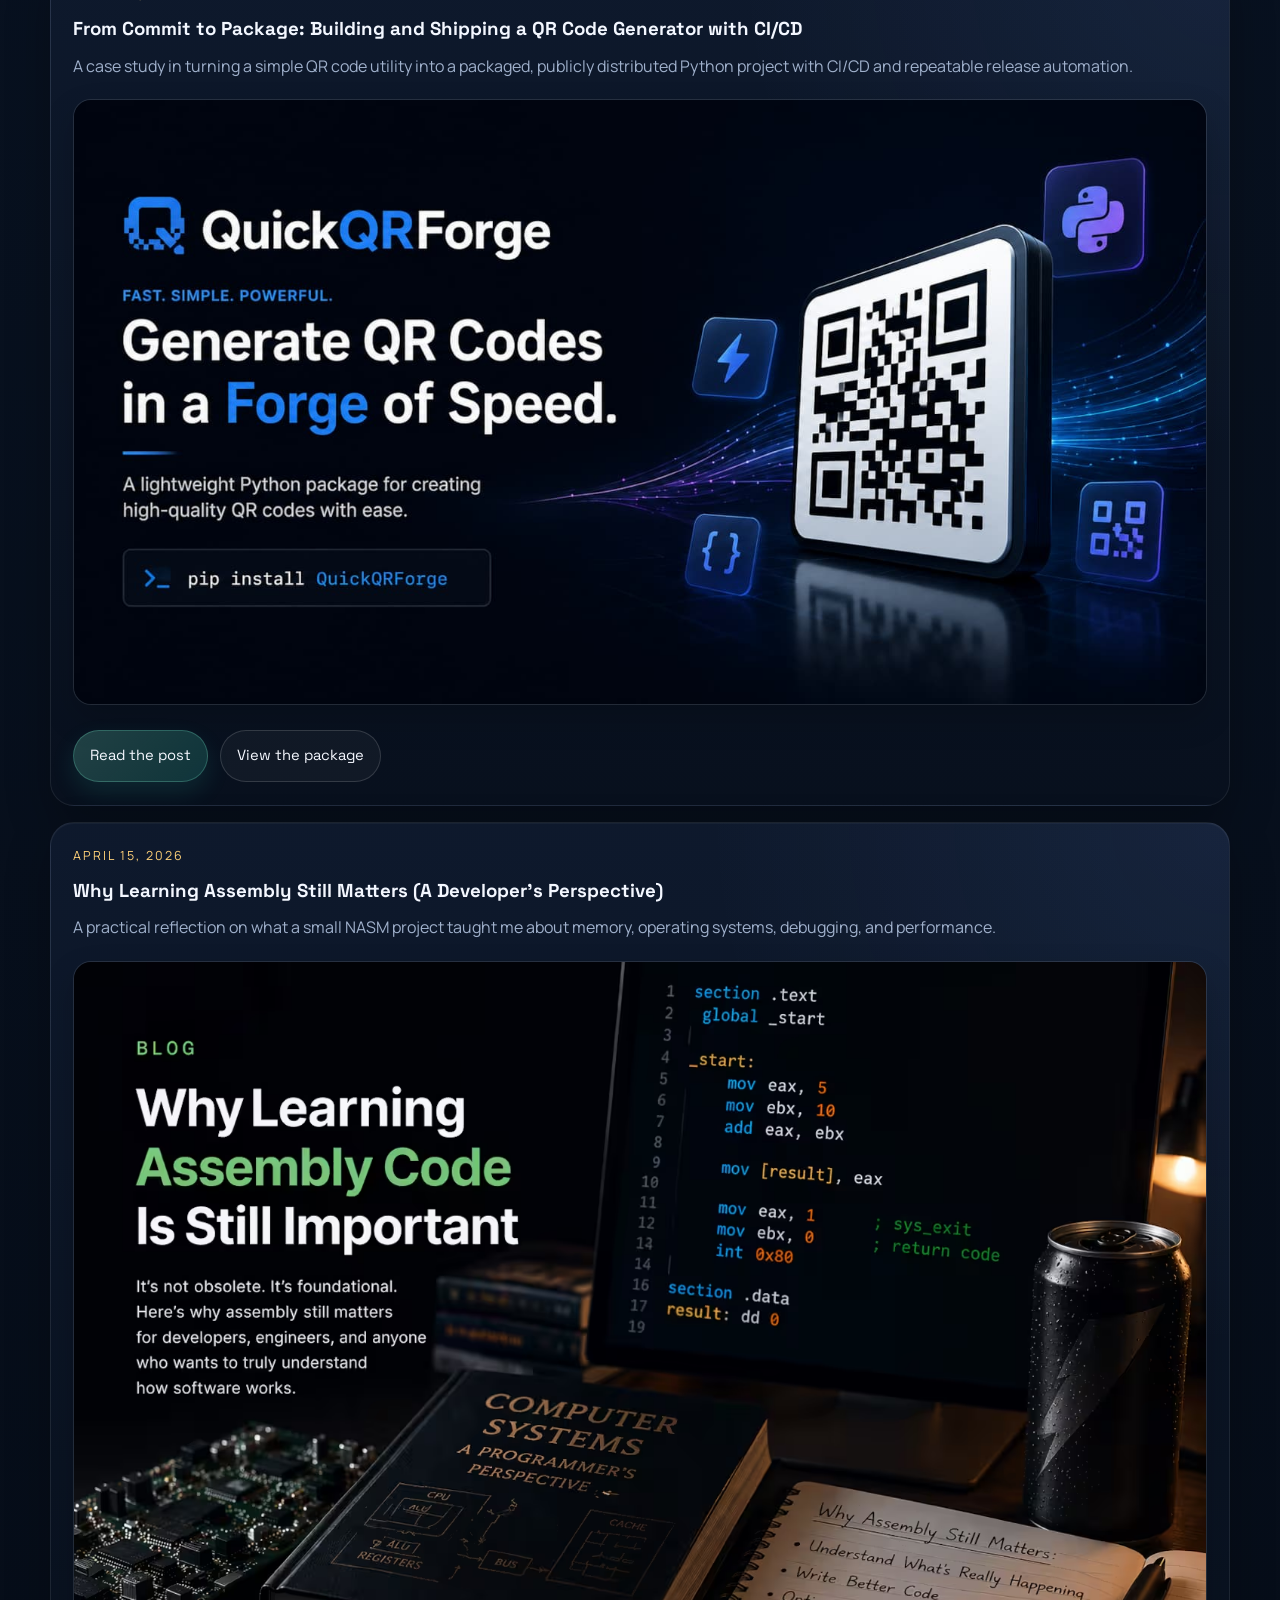
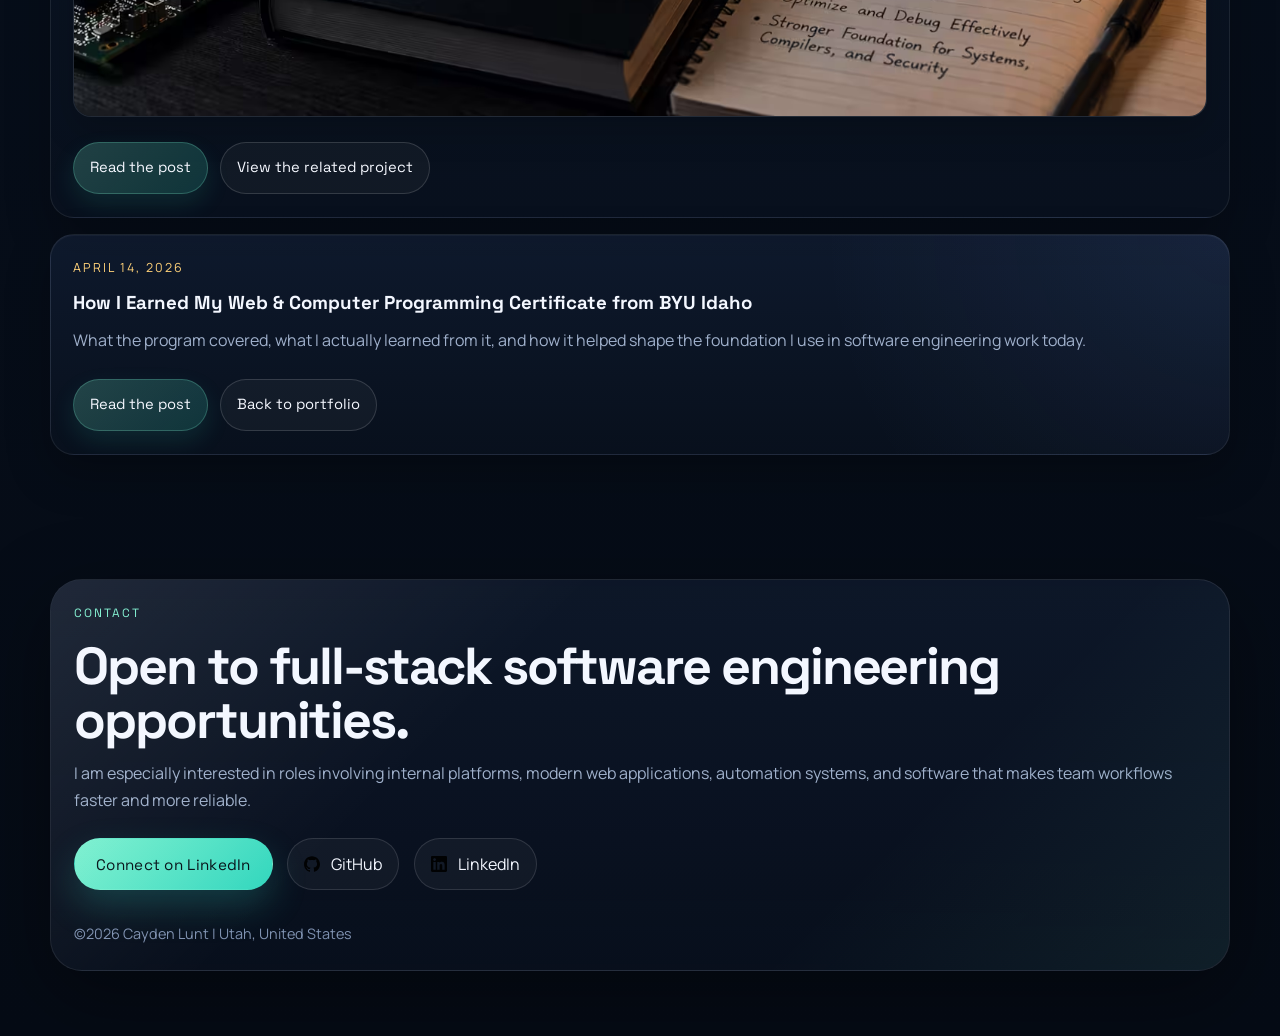
==== commit 45041647: "added blog post" ====
--- a/blog/index.html
+++ b/blog/index.html
@@ -103,6 +103,16 @@
     <section class="section">
       <div class="blog-list">
         <article class="blog-list-card" data-reveal>
+          <p class="card-kicker">July 15, 2026</p>
+          <h3>JavaScript vs WebAssembly: What a Water Simulation Actually Teaches Us</h3>
+          <p>An interactive, like-for-like water solver experiment about what WASM improves, what it does not, and how to measure the difference honestly.</p>
+          <p class="project-links">
+            <a class="project-link-button project-link-button-accent" href="javascript-vs-webassembly-water-simulation.html">Read the post</a>
+            <a class="project-link-button" href="https://water.caydenlunt.com" target="_blank" rel="noopener">View the live demo</a>
+          </p>
+        </article>
+
+        <article class="blog-list-card" data-reveal>
           <p class="card-kicker">July 7, 2026</p>
           <h3>Building Observable Incident Alerts with FastAPI, Kubernetes, Prometheus, and Grafana</h3>
           <p>
